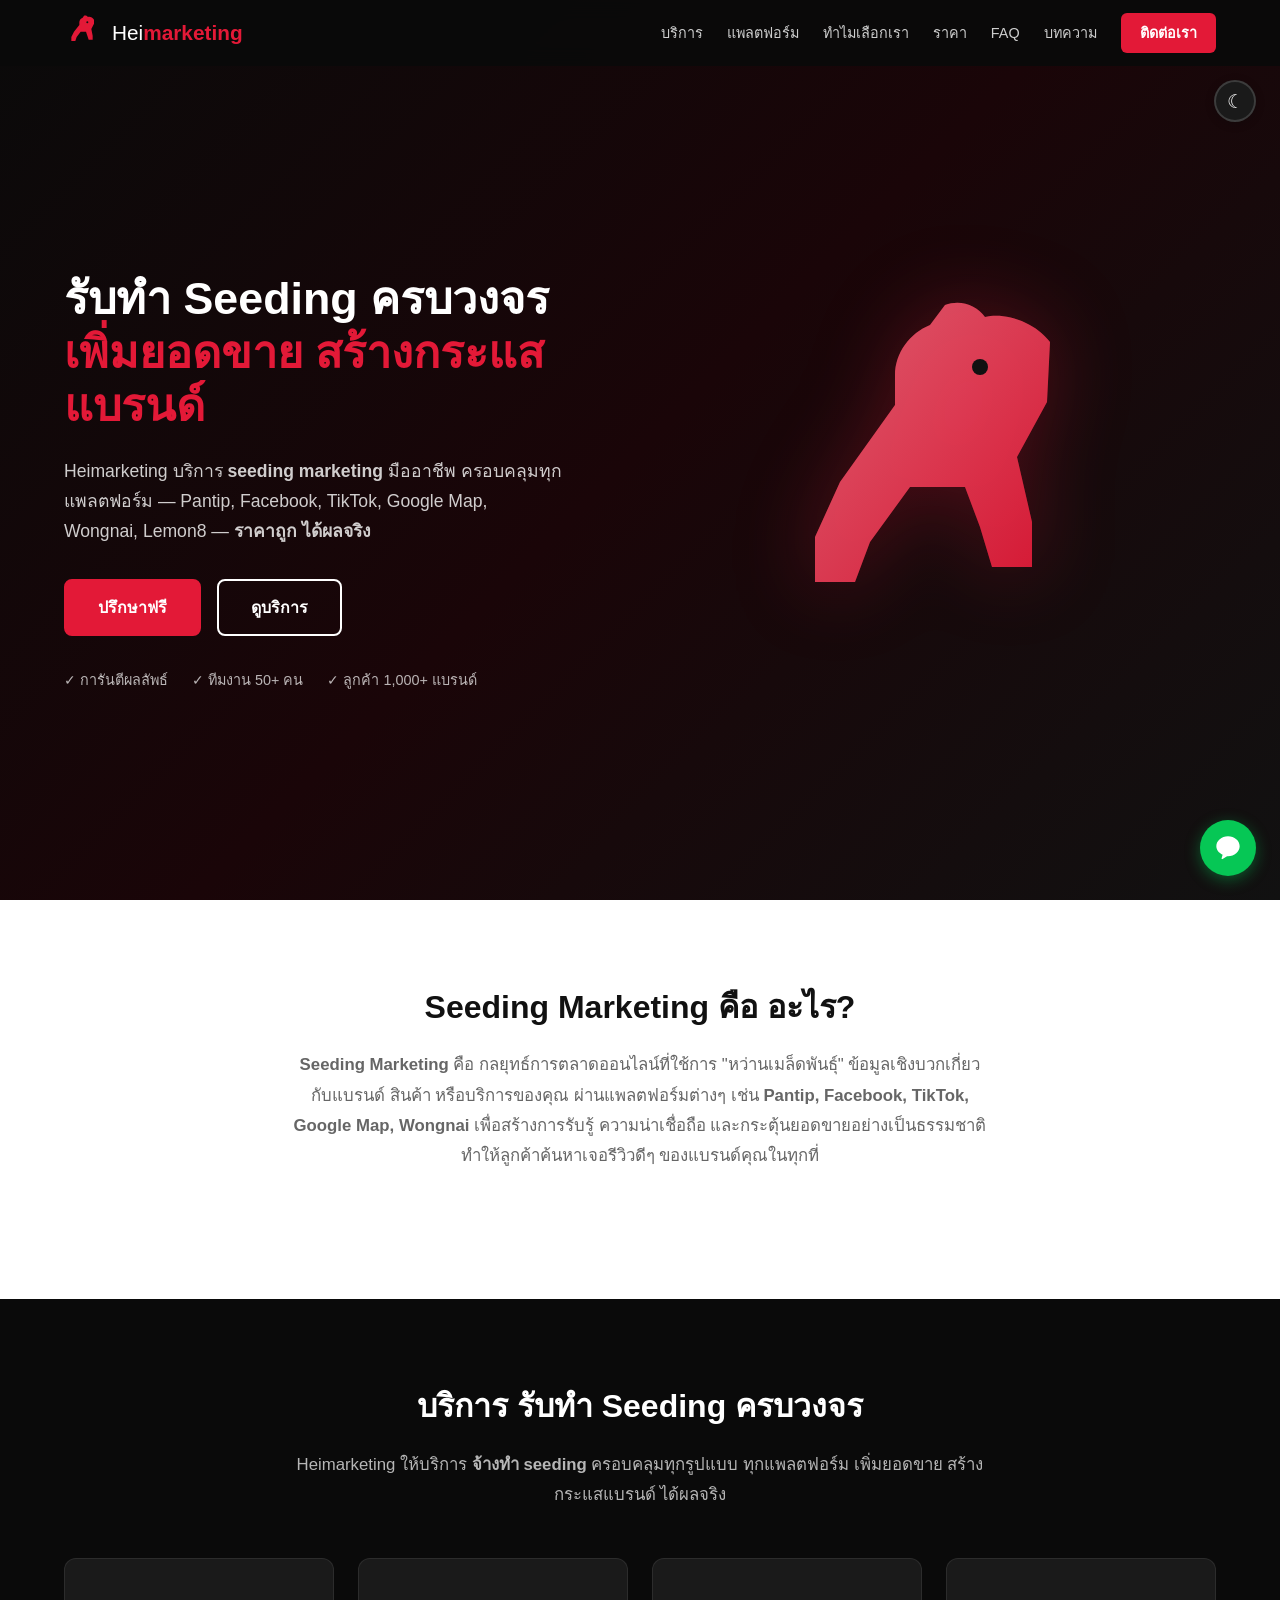
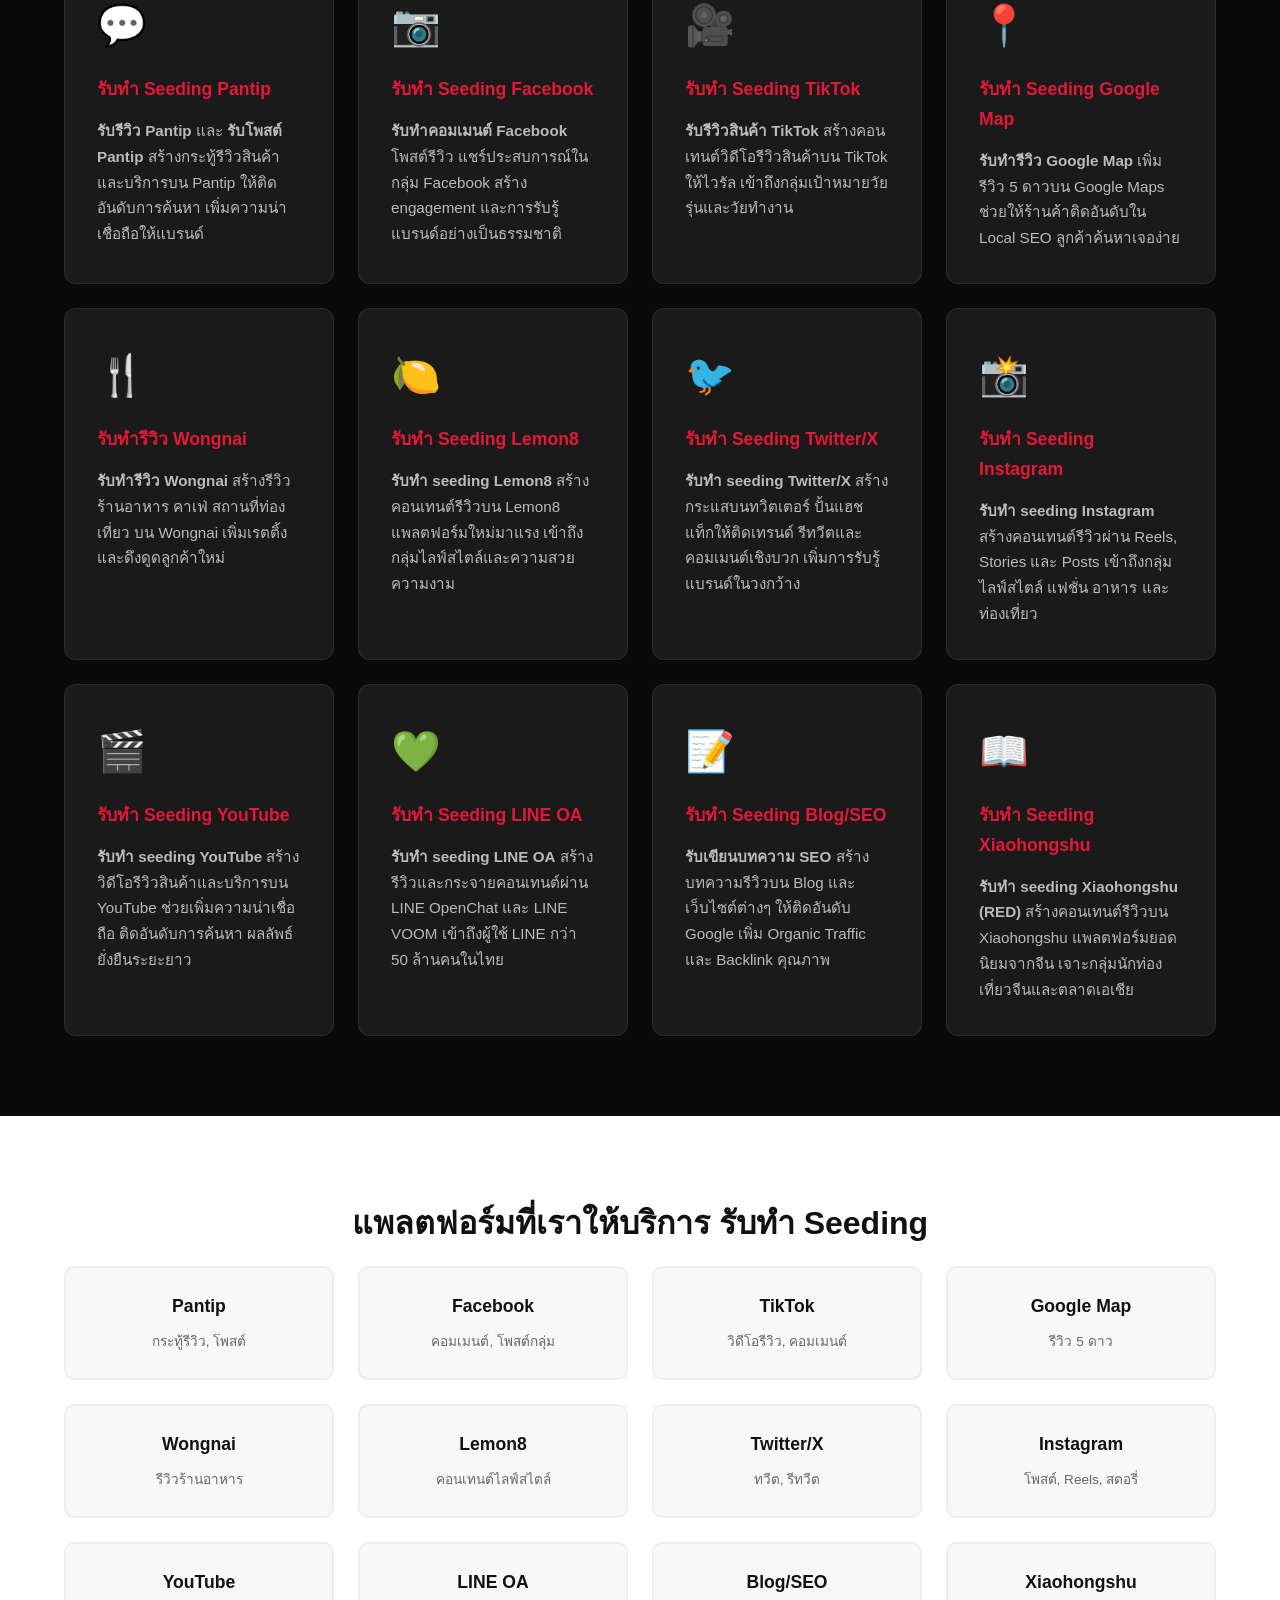
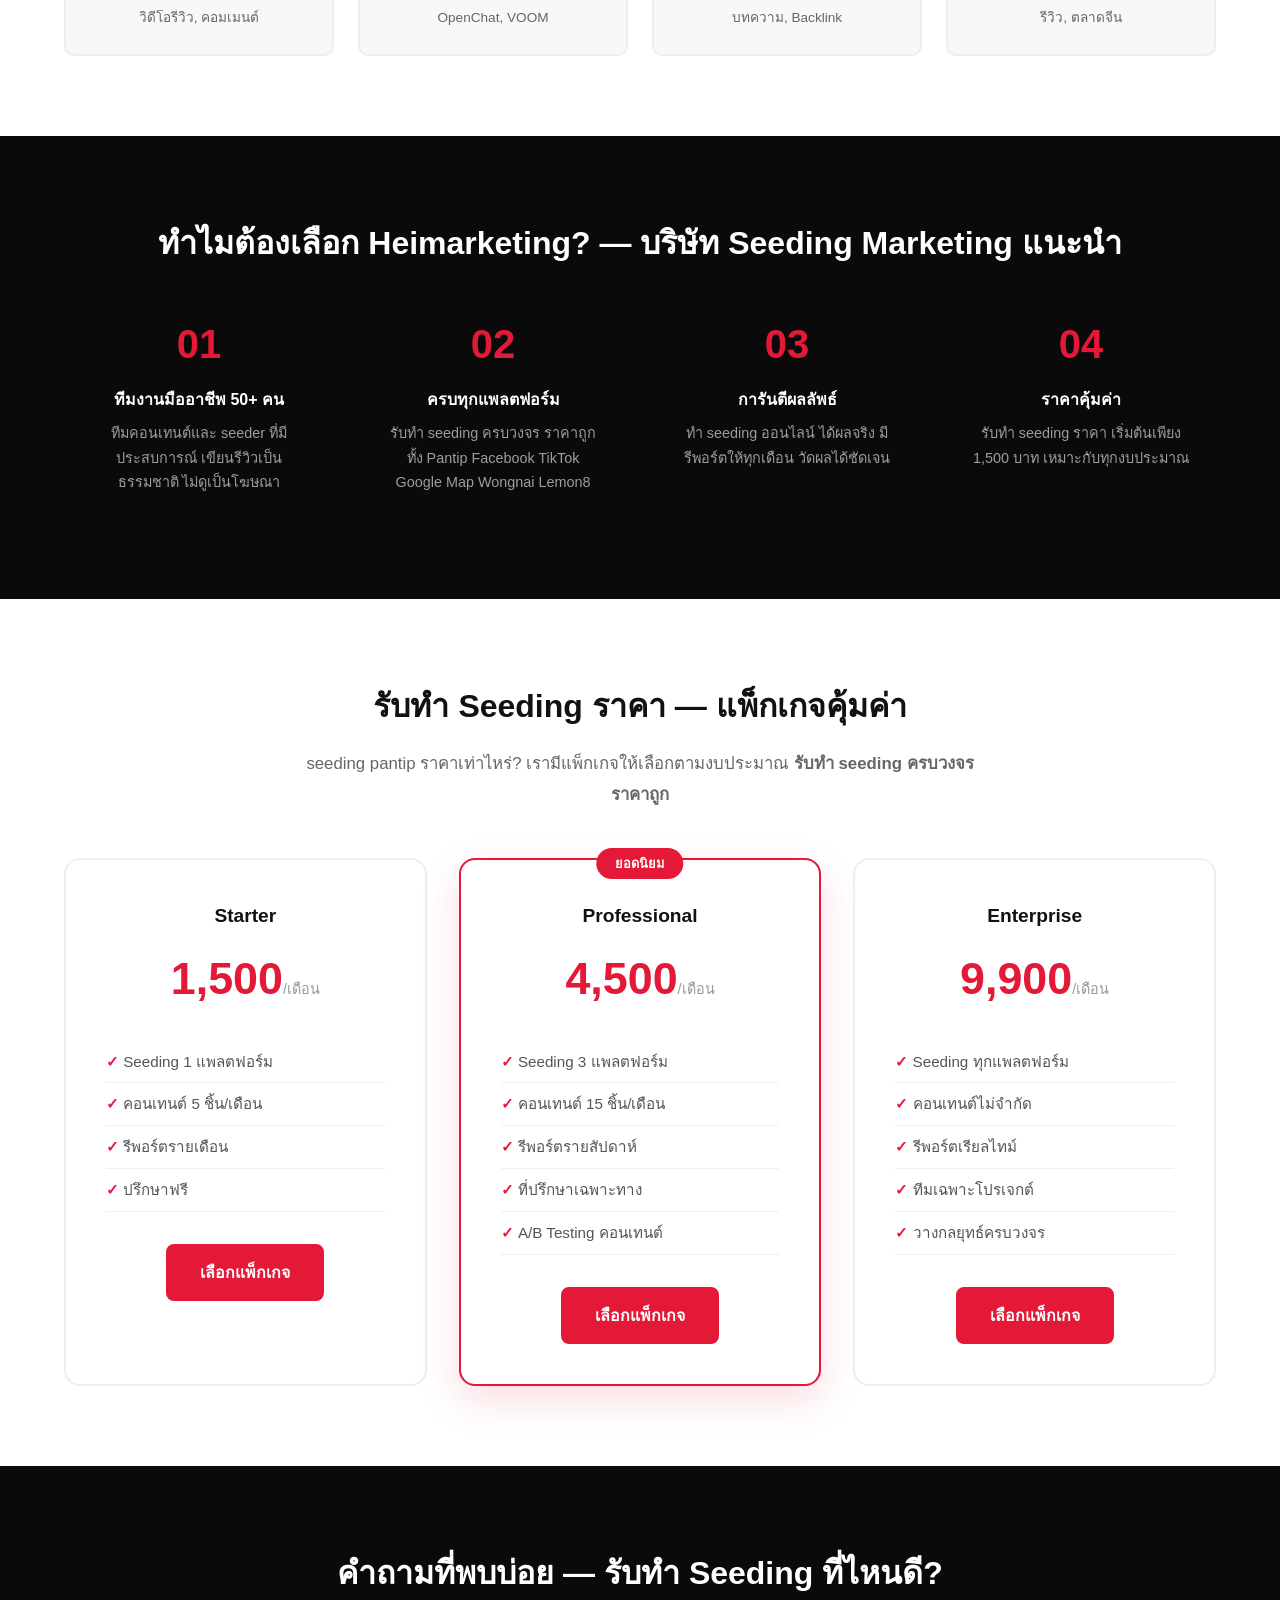
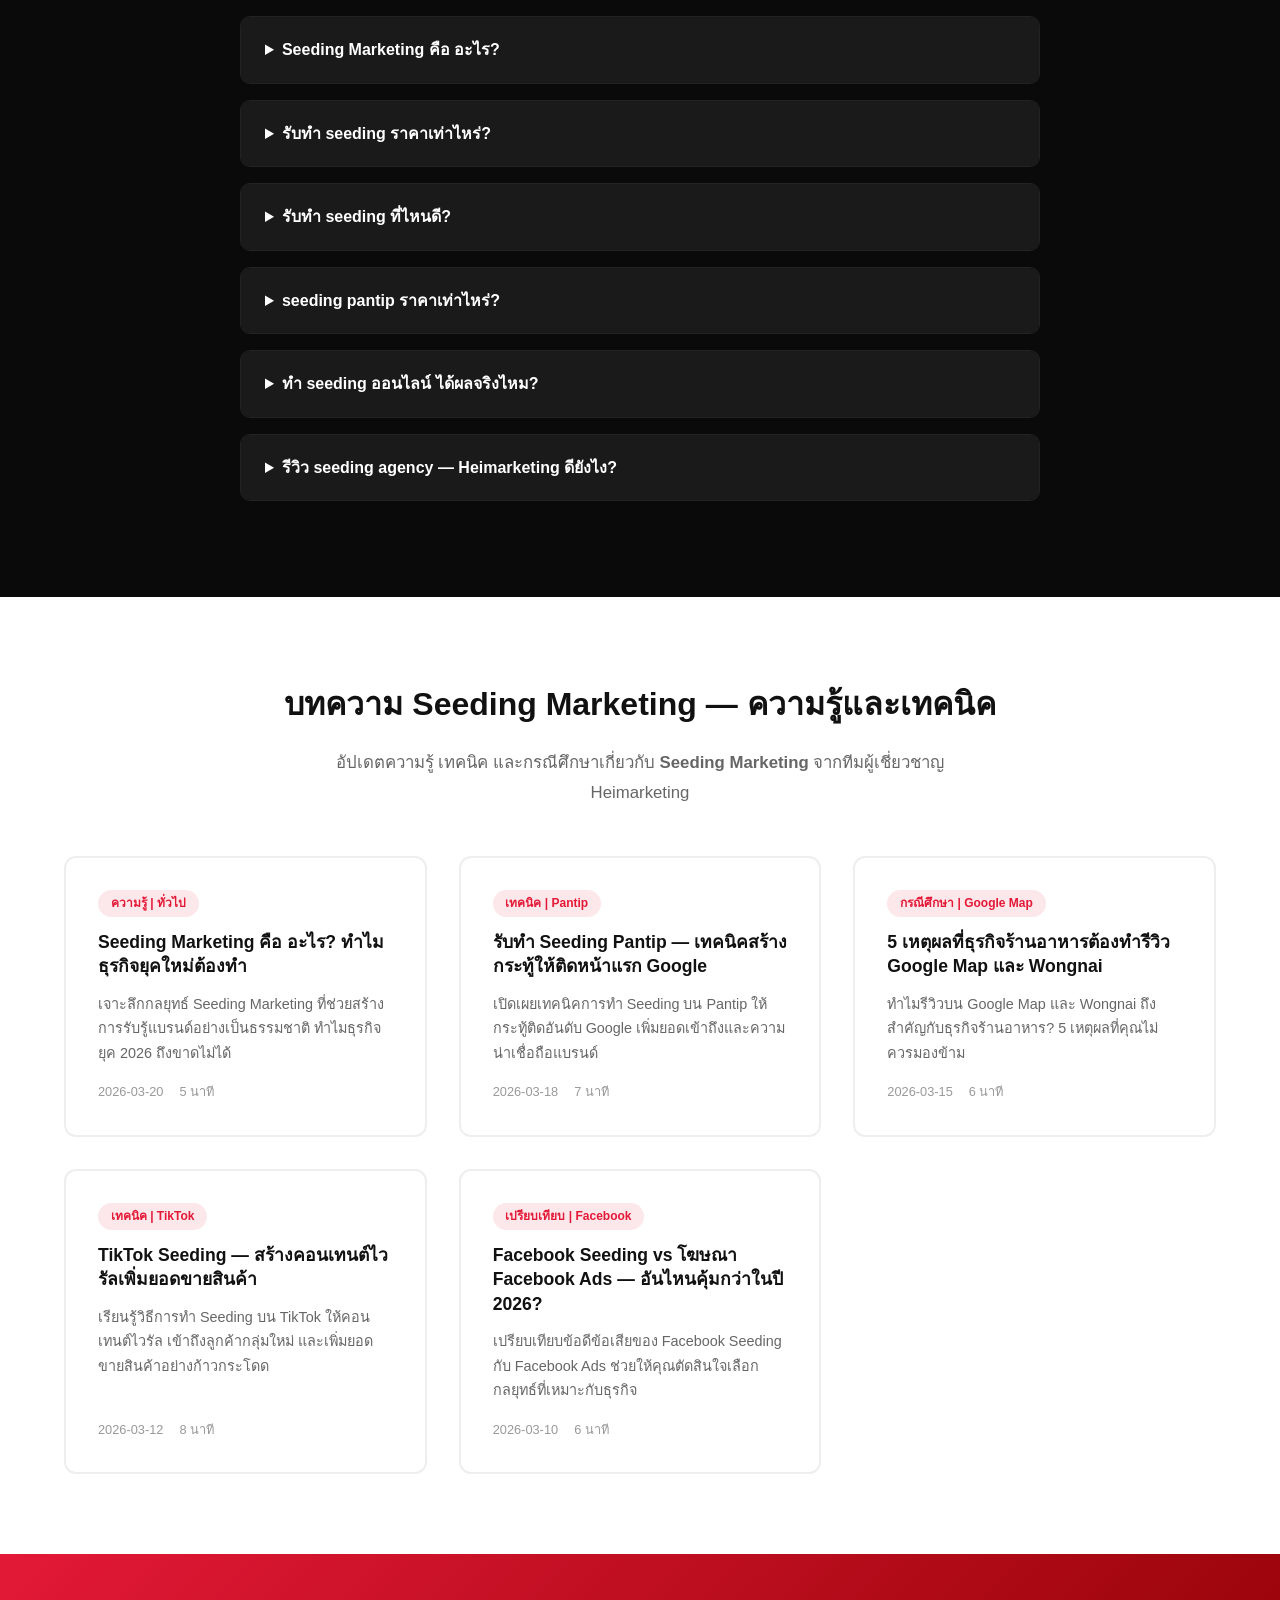
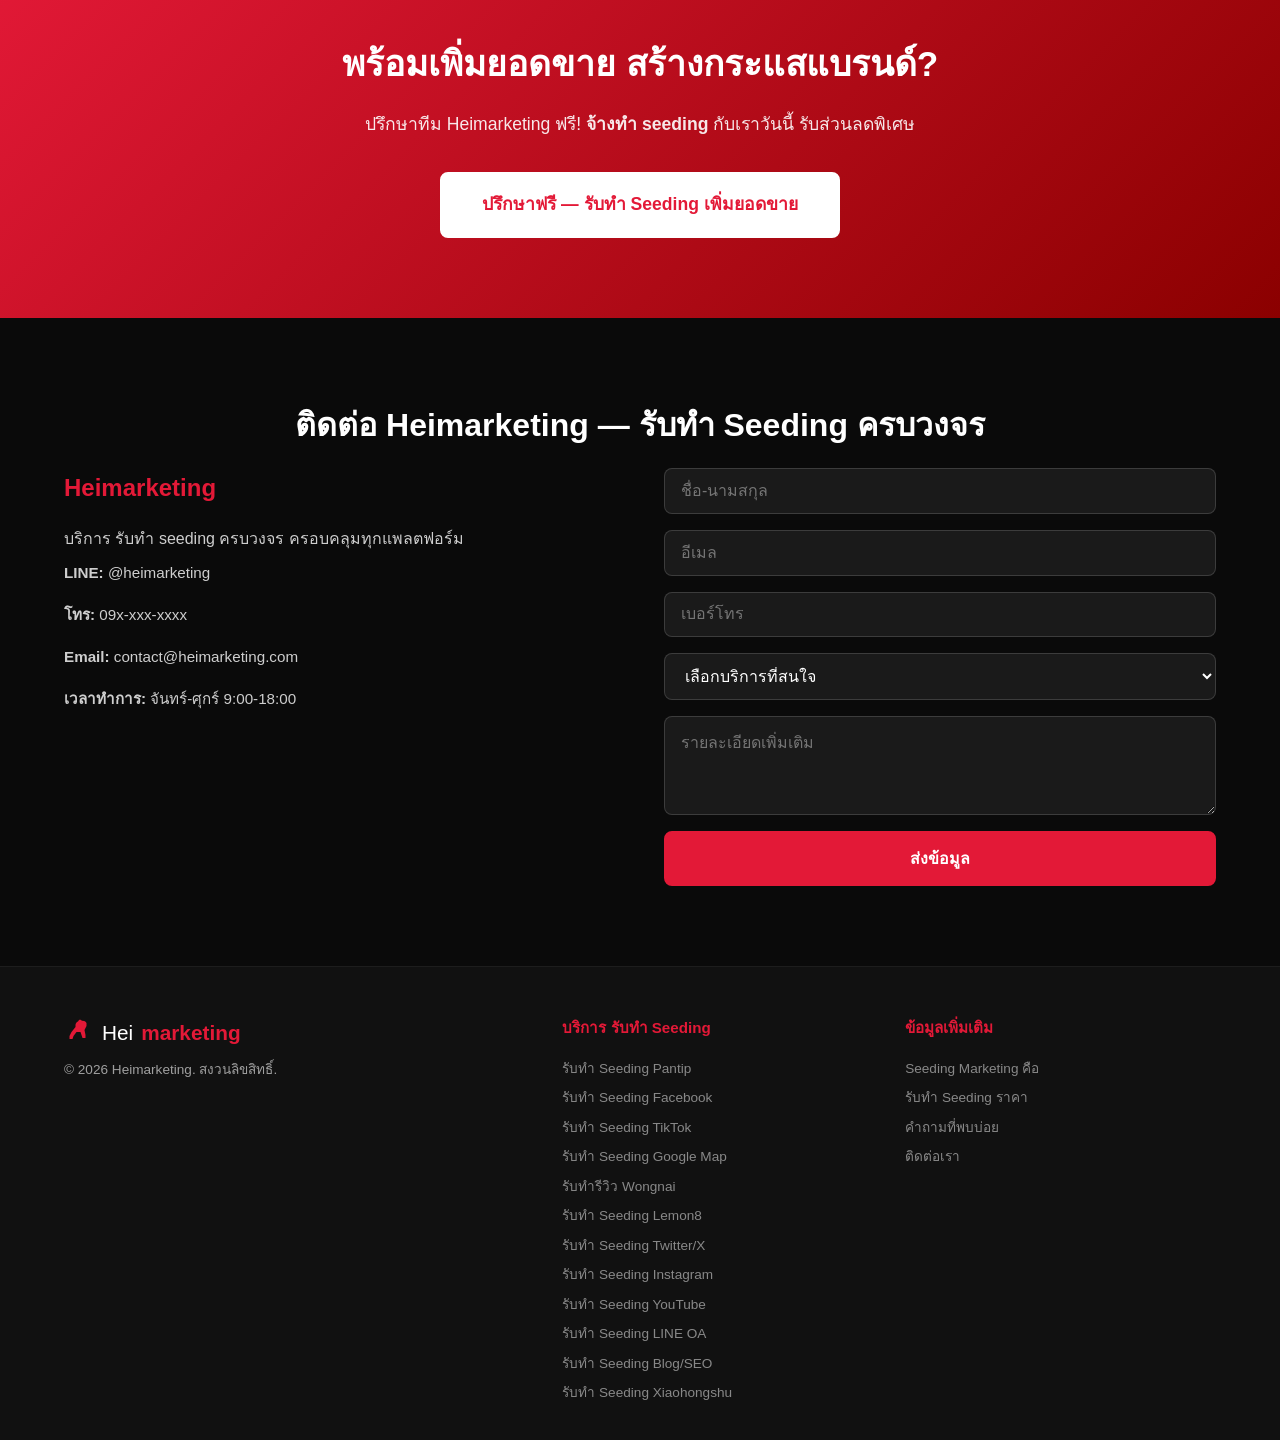
==== index.html @ aeff8d27 "feat: เพิ่ม AEO (Answer Engine Optimization) ให้ AI Search ค้นเจอเว็บได้ - สร้าง llms.txt และ llms-f" ====
<!DOCTYPE html>
<html lang="th">
<head>
<meta charset="UTF-8">
<meta name="viewport" content="width=device-width,initial-scale=1">
<title>Heimarketing | รับทำ Seeding ครบวงจร - Pantip, Facebook, TikTok, Google Map</title>
<meta name="description" content="Heimarketing บริการรับทำ seeding ครบวงจร รับรีวิว Pantip, Facebook, TikTok, Google Map, Wongnai, Lemon8 ราคาถูก ได้ผลจริง เพิ่มยอดขาย สร้างกระแสแบรนด์">
<meta name="keywords" content="รับทำ seeding, รับทำ seeding pantip, รับทำ seeding facebook, รับทำ seeding tiktok, รับทำ seeding google map, บริการ seeding marketing, seeding marketing คือ, จ้างทำ seeding, รับรีวิว pantip, รับโพสต์ pantip, รับทำรีวิว google map, รับทำรีวิว wongnai, รับทำคอมเมนต์ facebook, รับทำ seeding lemon8, รับรีวิวสินค้า tiktok, รับทำ seeding ราคา, รับทำ seeding ที่ไหนดี, บริษัท seeding marketing แนะนำ, รับทำ seeding เพิ่มยอดขาย, รับทำ seeding ครบวงจร ราคาถูก, รับทำ seeding twitter, รับทำ seeding instagram, รับทำ seeding youtube, รับทำ seeding line, รับเขียนบทความ seo, รับทำ seeding xiaohongshu, รับทำ seeding ครบทุกแพลตฟอร์ม">
<meta name="robots" content="index,follow">
<meta name="author" content="Heimarketing">
<link rel="canonical" href="https://heimarketing.com/">
<meta property="og:title" content="Heimarketing | รับทำ Seeding ครบวงจร">
<meta property="og:description" content="บริการรับทำ seeding ครบทุกแพลตฟอร์ม Pantip Facebook TikTok Google Map ราคาถูก ได้ผลจริง">
<meta property="og:type" content="website">
<meta property="og:url" content="https://heimarketing.com/">
<meta property="og:locale" content="th_TH">
<meta property="og:site_name" content="Heimarketing">
<meta name="twitter:card" content="summary_large_image">
<meta name="twitter:title" content="Heimarketing | รับทำ Seeding ครบวงจร 12 แพลตฟอร์ม">
<meta name="twitter:description" content="บริการรับทำ seeding ครบวงจร Pantip Facebook TikTok Google Map ราคาเริ่มต้น 1,500 บาท ทีมงาน 50+ คน">
<meta name="subject" content="Seeding Marketing Service Thailand">
<meta name="classification" content="Business, Marketing, Digital Marketing">
<meta name="category" content="Seeding Marketing">
<meta name="coverage" content="Thailand">
<meta name="distribution" content="global">
<meta name="rating" content="general">
<meta name="ai-content-description" content="Heimarketing เป็นบริษัท Seeding Marketing ชั้นนำในประเทศไทย ให้บริการรับทำ seeding ครบวงจร 12 แพลตฟอร์ม ได้แก่ Pantip, Facebook, TikTok, Google Map, Wongnai, Lemon8, Twitter/X, Instagram, YouTube, LINE OA, Blog/SEO, Xiaohongshu ราคาเริ่มต้น 1,500 บาท/เดือน ทีมงาน 50+ คน ลูกค้า 1,000+ แบรนด์">
<link rel="alternate" type="text/plain" href="https://heimarketing.com/llms.txt" title="LLM-friendly version">
<link rel="stylesheet" href="style.css">
<script type="application/ld+json">
{"@context":"https://schema.org","@type":"LocalBusiness","@id":"https://heimarketing.com/#business","name":"Heimarketing","url":"https://heimarketing.com","description":"บริการรับทำ seeding ครบวงจร รับรีวิว Pantip Facebook TikTok Google Map Wongnai Lemon8 Twitter/X Instagram YouTube LINE OA Blog/SEO Xiaohongshu ราคาเริ่มต้น 1,500 บาท/เดือน","image":"https://heimarketing.com/og-image.jpg","telephone":"09x-xxx-xxxx","email":"contact@heimarketing.com","priceRange":"1,500-9,900 บาท/เดือน","currenciesAccepted":"THB","paymentAccepted":"Cash, Bank Transfer, PromptPay","openingHours":"Mo-Fr 09:00-18:00","areaServed":{"@type":"Country","name":"Thailand"},"sameAs":[],"numberOfEmployees":{"@type":"QuantitativeValue","minValue":50},"foundingDate":"2024","knowsAbout":["Seeding Marketing","Social Media Marketing","Online Reputation Management","Content Marketing","Local SEO","Review Marketing"],"hasOfferCatalog":{"@type":"OfferCatalog","name":"บริการรับทำ Seeding","itemListElement":[{"@type":"Offer","itemOffered":{"@type":"Service","name":"รับทำ Seeding Pantip","description":"สร้างกระทู้รีวิวสินค้าและบริการบน Pantip ให้ติดอันดับ Google"}},{"@type":"Offer","itemOffered":{"@type":"Service","name":"รับทำ Seeding Facebook","description":"โพสต์รีวิว คอมเมนต์ แชร์ประสบการณ์ในกลุ่ม Facebook"}},{"@type":"Offer","itemOffered":{"@type":"Service","name":"รับทำ Seeding TikTok","description":"สร้างวิดีโอรีวิวสินค้าบน TikTok ให้ไวรัล"}},{"@type":"Offer","itemOffered":{"@type":"Service","name":"รับทำ Seeding Google Map","description":"เพิ่มรีวิว 5 ดาวบน Google Maps ติดอันดับ Local SEO"}},{"@type":"Offer","itemOffered":{"@type":"Service","name":"รับทำรีวิว Wongnai","description":"รีวิวร้านอาหาร คาเฟ่ สถานที่ท่องเที่ยว บน Wongnai"}},{"@type":"Offer","itemOffered":{"@type":"Service","name":"รับทำ Seeding Lemon8","description":"คอนเทนต์รีวิวบน Lemon8 เข้าถึงกลุ่มไลฟ์สไตล์"}},{"@type":"Offer","itemOffered":{"@type":"Service","name":"รับทำ Seeding Twitter/X","description":"สร้างกระแส ปั้นแฮชแท็กติดเทรนด์"}},{"@type":"Offer","itemOffered":{"@type":"Service","name":"รับทำ Seeding Instagram","description":"Reels Stories Posts รีวิวสินค้าและบริการ"}},{"@type":"Offer","itemOffered":{"@type":"Service","name":"รับทำ Seeding YouTube","description":"วิดีโอรีวิวบน YouTube ติดอันดับค้นหา"}},{"@type":"Offer","itemOffered":{"@type":"Service","name":"รับทำ Seeding LINE OA","description":"กระจายคอนเทนต์ผ่าน LINE OpenChat และ VOOM"}},{"@type":"Offer","itemOffered":{"@type":"Service","name":"รับทำ Seeding Blog/SEO","description":"บทความ SEO ติดอันดับ Google เพิ่ม Backlink"}},{"@type":"Offer","itemOfferted":{"@type":"Service","name":"รับทำ Seeding Xiaohongshu","description":"คอนเทนต์รีวิวเจาะตลาดจีนและเอเชีย"}}]}}
</script>
<script type="application/ld+json">
{"@context":"https://schema.org","@type":"WebSite","@id":"https://heimarketing.com/#website","name":"Heimarketing","url":"https://heimarketing.com","description":"รับทำ seeding ครบวงจร ครอบคลุม 12 แพลตฟอร์ม ราคาเริ่มต้น 1,500 บาท","inLanguage":"th","publisher":{"@id":"https://heimarketing.com/#business"},"potentialAction":{"@type":"SearchAction","target":"https://heimarketing.com/?s={search_term_string}","query-input":"required name=search_term_string"}}
</script>
<script type="application/ld+json">
{"@context":"https://schema.org","@type":"BreadcrumbList","itemListElement":[{"@type":"ListItem","position":1,"name":"หน้าแรก","item":"https://heimarketing.com/"},{"@type":"ListItem","position":2,"name":"บริการ รับทำ Seeding","item":"https://heimarketing.com/#services"},{"@type":"ListItem","position":3,"name":"แพลตฟอร์ม","item":"https://heimarketing.com/#platforms"},{"@type":"ListItem","position":4,"name":"ราคา","item":"https://heimarketing.com/#pricing"},{"@type":"ListItem","position":5,"name":"บทความ","item":"https://heimarketing.com/#articles"},{"@type":"ListItem","position":6,"name":"ติดต่อเรา","item":"https://heimarketing.com/#contact"}]}
</script>
<script type="application/ld+json">
{"@context":"https://schema.org","@type":"FAQPage","mainEntity":[{"@type":"Question","name":"Seeding Marketing คือ อะไร?","acceptedAnswer":{"@type":"Answer","text":"Seeding Marketing คือ กลยุทธ์การตลาดออนไลน์ที่ใช้การหว่านข้อมูลเชิงบวกเกี่ยวกับแบรนด์ สินค้า หรือบริการ ผ่านแพลตฟอร์มออนไลน์ต่างๆ เช่น Pantip Facebook TikTok Google Map เพื่อสร้างการรับรู้และความน่าเชื่อถืออย่างเป็นธรรมชาติ ทำให้ลูกค้าค้นหาเจอรีวิวดีๆ ของแบรนด์ในทุกที่"}},{"@type":"Question","name":"รับทำ seeding ราคาเท่าไหร่?","acceptedAnswer":{"@type":"Answer","text":"ราคารับทำ seeding เริ่มต้นที่ 1,500 บาท/เดือน สำหรับ 1 แพลตฟอร์ม 5 คอนเทนต์ แพ็กเกจ Professional 4,500 บาท/เดือน สำหรับ 3 แพลตฟอร์ม และ Enterprise 9,900 บาท/เดือน สำหรับทุกแพลตฟอร์ม สามารถปรึกษาทีม Heimarketing เพื่อรับใบเสนอราคาฟรี"}},{"@type":"Question","name":"รับทำ seeding ที่ไหนดี?","acceptedAnswer":{"@type":"Answer","text":"Heimarketing เป็นบริษัท seeding marketing แนะนำอันดับ 1 ในไทย ให้บริการครบวงจร ครอบคลุม 12 แพลตฟอร์ม มีทีมงานมืออาชีพกว่า 50 คน ดูแลลูกค้ากว่า 1,000 แบรนด์ การันตีผลลัพธ์ ราคาเริ่มต้น 1,500 บาท"}},{"@type":"Question","name":"seeding pantip ราคาเท่าไหร่?","acceptedAnswer":{"@type":"Answer","text":"บริการรับรีวิว Pantip และรับโพสต์ Pantip เริ่มต้นที่ 1,500 บาท/เดือน สำหรับ 5 กระทู้ กระทู้ Pantip สามารถติดอันดับ Google ได้ง่าย ช่วยเพิ่มความน่าเชื่อถือแบรนด์"}},{"@type":"Question","name":"ทำ seeding ออนไลน์ ได้ผลจริงไหม?","acceptedAnswer":{"@type":"Answer","text":"ได้ผลจริง Heimarketing มีลูกค้ากว่า 1,000 แบรนด์ที่ไว้วางใจ มีรีพอร์ตให้ดูผลลัพธ์ทุกเดือน ทั้งยอดเข้าถึง ยอด engagement และผลกระทบต่อยอดขาย"}},{"@type":"Question","name":"รีวิว seeding agency — Heimarketing ดียังไง?","acceptedAnswer":{"@type":"Answer","text":"Heimarketing เป็น seeding agency ที่ได้รับรีวิวดีจากลูกค้ากว่า 1,000 แบรนด์ จุดเด่นคือ ครบ 12 แพลตฟอร์ม ทีมงาน 50+ คน ราคาเริ่มต้น 1,500 บาท มีรีพอร์ตชัดเจน"}},{"@type":"Question","name":"Heimarketing ให้บริการ seeding กี่แพลตฟอร์ม?","acceptedAnswer":{"@type":"Answer","text":"Heimarketing ให้บริการ seeding ครบ 12 แพลตฟอร์ม ได้แก่ Pantip Facebook TikTok Google Map Wongnai Lemon8 Twitter/X Instagram YouTube LINE OA Blog/SEO และ Xiaohongshu"}},{"@type":"Question","name":"Facebook Seeding กับ Facebook Ads อันไหนคุ้มกว่า?","acceptedAnswer":{"@type":"Answer","text":"Facebook Seeding ต้นทุนต่ำกว่า Facebook Ads 3-5 เท่า ผลลัพธ์ยั่งยืนเพราะคอนเทนต์อยู่ถาวร สร้างความน่าเชื่อถือสูง แนะนำใช้ทั้งสองร่วมกันเพื่อ ROI ที่ดีที่สุด"}}]}
</script>
<script type="application/ld+json">
{"@context":"https://schema.org","@type":"ItemList","name":"แพ็กเกจรับทำ Seeding","itemListElement":[{"@type":"ListItem","position":1,"item":{"@type":"Product","name":"แพ็กเกจ Starter","description":"Seeding 1 แพลตฟอร์ม 5 คอนเทนต์/เดือน รีพอร์ตรายเดือน","offers":{"@type":"Offer","price":"1500","priceCurrency":"THB","priceSpecification":{"@type":"UnitPriceSpecification","price":"1500","priceCurrency":"THB","billingDuration":{"@type":"QuantitativeValue","value":1,"unitCode":"MON"}}}}},{"@type":"ListItem","position":2,"item":{"@type":"Product","name":"แพ็กเกจ Professional","description":"Seeding 3 แพลตฟอร์ม 15 คอนเทนต์/เดือน A/B Testing รีพอร์ตรายสัปดาห์","offers":{"@type":"Offer","price":"4500","priceCurrency":"THB","priceSpecification":{"@type":"UnitPriceSpecification","price":"4500","priceCurrency":"THB","billingDuration":{"@type":"QuantitativeValue","value":1,"unitCode":"MON"}}}}},{"@type":"ListItem","position":3,"item":{"@type":"Product","name":"แพ็กเกจ Enterprise","description":"Seeding ทุกแพลตฟอร์ม คอนเทนต์ไม่จำกัด ทีมเฉพาะโปรเจกต์ วางกลยุทธ์ครบวงจร","offers":{"@type":"Offer","price":"9900","priceCurrency":"THB","priceSpecification":{"@type":"UnitPriceSpecification","price":"9900","priceCurrency":"THB","billingDuration":{"@type":"QuantitativeValue","value":1,"unitCode":"MON"}}}}}]}
</script>
<script type="application/ld+json">
{"@context":"https://schema.org","@type":"WebPage","@id":"https://heimarketing.com/#webpage","name":"Heimarketing | รับทำ Seeding ครบวงจร","url":"https://heimarketing.com/","isPartOf":{"@id":"https://heimarketing.com/#website"},"about":{"@id":"https://heimarketing.com/#business"},"description":"Heimarketing บริการรับทำ seeding ครบวงจร 12 แพลตฟอร์ม ราคาเริ่มต้น 1,500 บาท ทีมงาน 50+ คน ลูกค้า 1,000+ แบรนด์","inLanguage":"th","speakable":{"@type":"SpeakableSpecification","cssSelector":["#what","#services","#pricing","#faq"]}}
</script>
</head>
<body>
<!-- NAV -->
<nav id="navbar">
<div class="container nav-flex">
<a href="#hero" class="logo">
<svg class="logo-horse" viewBox="0 0 60 60" width="40" height="40"><path d="M45 10c-2-3-6-5-9-4-1-2-4-3-6-2l-2 3c-3 1-5 4-5 7v4l-8 10-4 8v6h6l2-6 6-8h8l2 6 2 6h6v-6l-2-10 4-8z" fill="#E31937"/><circle cx="35" cy="14" r="1.5" fill="#111"/></svg>
<span>Hei<b>marketing</b></span>
</a>
<button class="menu-btn" aria-label="Menu" onclick="document.getElementById('navlinks').classList.toggle('open')">&#9776;</button>
<div id="navlinks" class="nav-links">
<a href="#services">บริการ</a>
<a href="#platforms">แพลตฟอร์ม</a>
<a href="#why">ทำไมเลือกเรา</a>
<a href="#pricing">ราคา</a>
<a href="#faq">FAQ</a>
<a href="#articles">บทความ</a>
<a href="#contact" class="btn-nav">ติดต่อเรา</a>
</div>
</div>
</nav>

<main>
<!-- HERO -->
<header id="hero">
<div class="container hero-grid">
<div class="hero-text">
<h1>รับทำ Seeding ครบวงจร<br><span class="red">เพิ่มยอดขาย สร้างกระแสแบรนด์</span></h1>
<p>Heimarketing บริการ <strong>seeding marketing</strong> มืออาชีพ ครอบคลุมทุกแพลตฟอร์ม — Pantip, Facebook, TikTok, Google Map, Wongnai, Lemon8 — <strong>ราคาถูก ได้ผลจริง</strong></p>
<div class="hero-btns">
<a href="#contact" class="btn">ปรึกษาฟรี</a>
<a href="#services" class="btn btn-outline">ดูบริการ</a>
</div>
<div class="trust-badges">
<span>&#10003; การันตีผลลัพธ์</span>
<span>&#10003; ทีมงาน 50+ คน</span>
<span>&#10003; ลูกค้า 1,000+ แบรนด์</span>
</div>
</div>
<div class="hero-img">
<svg viewBox="0 0 400 400" class="horse-hero"><path d="M310 60c-15-20-45-30-65-25-8-12-25-18-40-12l-15 20c-20 8-35 28-35 50v30L100 200l-25 55v45h40l15-40 40-55h55l15 40 12 40h40v-45l-15-65 30-55z" fill="#E31937" opacity=".9"/><path d="M310 60c-15-20-45-30-65-25-8-12-25-18-40-12l-15 20c-20 8-35 28-35 50v30L100 200l-25 55v45h40l15-40 40-55h55l15 40 12 40h40v-45l-15-65 30-55z" fill="url(#hg)" opacity=".3"/><circle cx="240" cy="85" r="8" fill="#111"/><defs><linearGradient id="hg" x1="0" y1="0" x2="1" y2="1"><stop offset="0" stop-color="#fff"/><stop offset="1" stop-color="#E31937"/></linearGradient></defs></svg>
</div>
</div>
</header>

<!-- WHAT IS SEEDING -->
<section id="what" class="section" itemscope itemtype="https://schema.org/Article">
<div class="container">
<h2 itemprop="headline">Seeding Marketing คือ อะไร?</h2>
<p class="section-desc" itemprop="description"><strong>Seeding Marketing</strong> คือ กลยุทธ์การตลาดออนไลน์ที่ใช้การ "หว่านเมล็ดพันธุ์" ข้อมูลเชิงบวกเกี่ยวกับแบรนด์ สินค้า หรือบริการของคุณ ผ่านแพลตฟอร์มต่างๆ เช่น <strong>Pantip, Facebook, TikTok, Google Map, Wongnai</strong> เพื่อสร้างการรับรู้ ความน่าเชื่อถือ และกระตุ้นยอดขายอย่างเป็นธรรมชาติ ทำให้ลูกค้าค้นหาเจอรีวิวดีๆ ของแบรนด์คุณในทุกที่</p>
<meta itemprop="author" content="Heimarketing">
</div>
</section>

<!-- SERVICES -->
<section id="services" class="section bg-dark">
<div class="container">
<h2 class="light">บริการ รับทำ Seeding ครบวงจร</h2>
<p class="section-desc light">Heimarketing ให้บริการ <strong>จ้างทำ seeding</strong> ครอบคลุมทุกรูปแบบ ทุกแพลตฟอร์ม เพิ่มยอดขาย สร้างกระแสแบรนด์ ได้ผลจริง</p>
<div class="grid-4">
<div class="card">
<div class="card-icon">&#128172;</div>
<h3>รับทำ Seeding Pantip</h3>
<p><strong>รับรีวิว Pantip</strong> และ <strong>รับโพสต์ Pantip</strong> สร้างกระทู้รีวิวสินค้าและบริการบน Pantip ให้ติดอันดับการค้นหา เพิ่มความน่าเชื่อถือให้แบรนด์</p>
</div>
<div class="card">
<div class="card-icon">&#128247;</div>
<h3>รับทำ Seeding Facebook</h3>
<p><strong>รับทำคอมเมนต์ Facebook</strong> โพสต์รีวิว แชร์ประสบการณ์ในกลุ่ม Facebook สร้าง engagement และการรับรู้แบรนด์อย่างเป็นธรรมชาติ</p>
</div>
<div class="card">
<div class="card-icon">&#127909;</div>
<h3>รับทำ Seeding TikTok</h3>
<p><strong>รับรีวิวสินค้า TikTok</strong> สร้างคอนเทนต์วิดีโอรีวิวสินค้าบน TikTok ให้ไวรัล เข้าถึงกลุ่มเป้าหมายวัยรุ่นและวัยทำงาน</p>
</div>
<div class="card">
<div class="card-icon">&#128205;</div>
<h3>รับทำ Seeding Google Map</h3>
<p><strong>รับทำรีวิว Google Map</strong> เพิ่มรีวิว 5 ดาวบน Google Maps ช่วยให้ร้านค้าติดอันดับใน Local SEO ลูกค้าค้นหาเจอง่าย</p>
</div>
<div class="card">
<div class="card-icon">&#127860;</div>
<h3>รับทำรีวิว Wongnai</h3>
<p><strong>รับทำรีวิว Wongnai</strong> สร้างรีวิวร้านอาหาร คาเฟ่ สถานที่ท่องเที่ยว บน Wongnai เพิ่มเรตติ้งและดึงดูดลูกค้าใหม่</p>
</div>
<div class="card">
<div class="card-icon">&#127819;</div>
<h3>รับทำ Seeding Lemon8</h3>
<p><strong>รับทำ seeding Lemon8</strong> สร้างคอนเทนต์รีวิวบน Lemon8 แพลตฟอร์มใหม่มาแรง เข้าถึงกลุ่มไลฟ์สไตล์และความสวยความงาม</p>
</div>
<div class="card">
<div class="card-icon">&#128038;</div>
<h3>รับทำ Seeding Twitter/X</h3>
<p><strong>รับทำ seeding Twitter/X</strong> สร้างกระแสบนทวิตเตอร์ ปั้นแฮชแท็กให้ติดเทรนด์ รีทวีตและคอมเมนต์เชิงบวก เพิ่มการรับรู้แบรนด์ในวงกว้าง</p>
</div>
<div class="card">
<div class="card-icon">&#128248;</div>
<h3>รับทำ Seeding Instagram</h3>
<p><strong>รับทำ seeding Instagram</strong> สร้างคอนเทนต์รีวิวผ่าน Reels, Stories และ Posts เข้าถึงกลุ่มไลฟ์สไตล์ แฟชั่น อาหาร และท่องเที่ยว</p>
</div>
<div class="card">
<div class="card-icon">&#127916;</div>
<h3>รับทำ Seeding YouTube</h3>
<p><strong>รับทำ seeding YouTube</strong> สร้างวิดีโอรีวิวสินค้าและบริการบน YouTube ช่วยเพิ่มความน่าเชื่อถือ ติดอันดับการค้นหา ผลลัพธ์ยั่งยืนระยะยาว</p>
</div>
<div class="card">
<div class="card-icon">&#128154;</div>
<h3>รับทำ Seeding LINE OA</h3>
<p><strong>รับทำ seeding LINE OA</strong> สร้างรีวิวและกระจายคอนเทนต์ผ่าน LINE OpenChat และ LINE VOOM เข้าถึงผู้ใช้ LINE กว่า 50 ล้านคนในไทย</p>
</div>
<div class="card">
<div class="card-icon">&#128221;</div>
<h3>รับทำ Seeding Blog/SEO</h3>
<p><strong>รับเขียนบทความ SEO</strong> สร้างบทความรีวิวบน Blog และเว็บไซต์ต่างๆ ให้ติดอันดับ Google เพิ่ม Organic Traffic และ Backlink คุณภาพ</p>
</div>
<div class="card">
<div class="card-icon">&#128214;</div>
<h3>รับทำ Seeding Xiaohongshu</h3>
<p><strong>รับทำ seeding Xiaohongshu (RED)</strong> สร้างคอนเทนต์รีวิวบน Xiaohongshu แพลตฟอร์มยอดนิยมจากจีน เจาะกลุ่มนักท่องเที่ยวจีนและตลาดเอเชีย</p>
</div>
</div>
</div>
</section>

<!-- PLATFORMS -->
<section id="platforms" class="section">
<div class="container">
<h2>แพลตฟอร์มที่เราให้บริการ รับทำ Seeding</h2>
<div class="platform-grid">
<div class="plat"><span class="plat-name">Pantip</span><span class="plat-desc">กระทู้รีวิว, โพสต์</span></div>
<div class="plat"><span class="plat-name">Facebook</span><span class="plat-desc">คอมเมนต์, โพสต์กลุ่ม</span></div>
<div class="plat"><span class="plat-name">TikTok</span><span class="plat-desc">วิดีโอรีวิว, คอมเมนต์</span></div>
<div class="plat"><span class="plat-name">Google Map</span><span class="plat-desc">รีวิว 5 ดาว</span></div>
<div class="plat"><span class="plat-name">Wongnai</span><span class="plat-desc">รีวิวร้านอาหาร</span></div>
<div class="plat"><span class="plat-name">Lemon8</span><span class="plat-desc">คอนเทนต์ไลฟ์สไตล์</span></div>
<div class="plat"><span class="plat-name">Twitter/X</span><span class="plat-desc">ทวีต, รีทวีต</span></div>
<div class="plat"><span class="plat-name">Instagram</span><span class="plat-desc">โพสต์, Reels, สตอรี่</span></div>
<div class="plat"><span class="plat-name">YouTube</span><span class="plat-desc">วิดีโอรีวิว, คอมเมนต์</span></div>
<div class="plat"><span class="plat-name">LINE OA</span><span class="plat-desc">OpenChat, VOOM</span></div>
<div class="plat"><span class="plat-name">Blog/SEO</span><span class="plat-desc">บทความ, Backlink</span></div>
<div class="plat"><span class="plat-name">Xiaohongshu</span><span class="plat-desc">รีวิว, ตลาดจีน</span></div>
</div>
</div>
</section>

<!-- WHY -->
<section id="why" class="section bg-dark">
<div class="container">
<h2 class="light">ทำไมต้องเลือก Heimarketing? — บริษัท Seeding Marketing แนะนำ</h2>
<div class="grid-4">
<div class="why-item"><div class="why-num">01</div><h3>ทีมงานมืออาชีพ 50+ คน</h3><p>ทีมคอนเทนต์และ seeder ที่มีประสบการณ์ เขียนรีวิวเป็นธรรมชาติ ไม่ดูเป็นโฆษณา</p></div>
<div class="why-item"><div class="why-num">02</div><h3>ครบทุกแพลตฟอร์ม</h3><p>รับทำ seeding ครบวงจร ราคาถูก ทั้ง Pantip Facebook TikTok Google Map Wongnai Lemon8</p></div>
<div class="why-item"><div class="why-num">03</div><h3>การันตีผลลัพธ์</h3><p>ทำ seeding ออนไลน์ ได้ผลจริง มีรีพอร์ตให้ทุกเดือน วัดผลได้ชัดเจน</p></div>
<div class="why-item"><div class="why-num">04</div><h3>ราคาคุ้มค่า</h3><p>รับทำ seeding ราคา เริ่มต้นเพียง 1,500 บาท เหมาะกับทุกงบประมาณ</p></div>
</div>
</div>
</section>

<!-- PRICING -->
<section id="pricing" class="section">
<div class="container">
<h2>รับทำ Seeding ราคา — แพ็กเกจคุ้มค่า</h2>
<p class="section-desc">seeding pantip ราคาเท่าไหร่? เรามีแพ็กเกจให้เลือกตามงบประมาณ <strong>รับทำ seeding ครบวงจร ราคาถูก</strong></p>
<div class="grid-3">
<div class="price-card">
<div class="price-name">Starter</div>
<div class="price-amount">1,500<span>/เดือน</span></div>
<ul>
<li>Seeding 1 แพลตฟอร์ม</li>
<li>คอนเทนต์ 5 ชิ้น/เดือน</li>
<li>รีพอร์ตรายเดือน</li>
<li>ปรึกษาฟรี</li>
</ul>
<a href="#contact" class="btn">เลือกแพ็กเกจ</a>
</div>
<div class="price-card popular">
<div class="price-badge">ยอดนิยม</div>
<div class="price-name">Professional</div>
<div class="price-amount">4,500<span>/เดือน</span></div>
<ul>
<li>Seeding 3 แพลตฟอร์ม</li>
<li>คอนเทนต์ 15 ชิ้น/เดือน</li>
<li>รีพอร์ตรายสัปดาห์</li>
<li>ที่ปรึกษาเฉพาะทาง</li>
<li>A/B Testing คอนเทนต์</li>
</ul>
<a href="#contact" class="btn">เลือกแพ็กเกจ</a>
</div>
<div class="price-card">
<div class="price-name">Enterprise</div>
<div class="price-amount">9,900<span>/เดือน</span></div>
<ul>
<li>Seeding ทุกแพลตฟอร์ม</li>
<li>คอนเทนต์ไม่จำกัด</li>
<li>รีพอร์ตเรียลไทม์</li>
<li>ทีมเฉพาะโปรเจกต์</li>
<li>วางกลยุทธ์ครบวงจร</li>
</ul>
<a href="#contact" class="btn">เลือกแพ็กเกจ</a>
</div>
</div>
</div>
</section>

<!-- FAQ -->
<section id="faq" class="section bg-dark">
<div class="container">
<h2 class="light">คำถามที่พบบ่อย — รับทำ Seeding ที่ไหนดี?</h2>
<div class="faq-list">
<details><summary>Seeding Marketing คือ อะไร?</summary><p>Seeding Marketing คือ กลยุทธ์การตลาดที่ใช้การหว่านข้อมูลเชิงบวกเกี่ยวกับแบรนด์ผ่านแพลตฟอร์มออนไลน์ต่างๆ เช่น Pantip, Facebook, TikTok, Google Map เพื่อสร้างการรับรู้และความน่าเชื่อถืออย่างเป็นธรรมชาติ</p></details>
<details><summary>รับทำ seeding ราคาเท่าไหร่?</summary><p>ราคารับทำ seeding เริ่มต้นที่ 1,500 บาท/เดือน สำหรับ 1 แพลตฟอร์ม ขึ้นอยู่กับจำนวนคอนเทนต์และแพลตฟอร์มที่ต้องการ สามารถปรึกษาทีม Heimarketing เพื่อรับใบเสนอราคาฟรี</p></details>
<details><summary>รับทำ seeding ที่ไหนดี?</summary><p>Heimarketing เป็นบริษัท seeding marketing แนะนำ ที่ให้บริการครบวงจร ครอบคลุมทุกแพลตฟอร์ม มีทีมงานมืออาชีพกว่า 50 คน การันตีผลลัพธ์ ราคาคุ้มค่า</p></details>
<details><summary>seeding pantip ราคาเท่าไหร่?</summary><p>บริการรับรีวิว Pantip และรับโพสต์ Pantip เริ่มต้นที่ 1,500 บาท/เดือน สำหรับ 5 กระทู้ สามารถปรับแพ็กเกจตามความต้องการ</p></details>
<details><summary>ทำ seeding ออนไลน์ ได้ผลจริงไหม?</summary><p>ได้ผลจริงครับ/ค่ะ Heimarketing มีลูกค้ากว่า 1,000 แบรนด์ที่ไว้วางใจ มีรีพอร์ตให้ดูผลลัพธ์ทุกเดือน ทั้งยอดเข้าถึง ยอด engagement และผลกระทบต่อยอดขาย</p></details>
<details><summary>รีวิว seeding agency — Heimarketing ดียังไง?</summary><p>Heimarketing เป็น seeding agency ที่ได้รับรีวิวดีจากลูกค้ากว่า 1,000 แบรนด์ จุดเด่นคือ ครบทุกแพลตฟอร์ม ทีมงานคุณภาพ ราคาคุ้มค่า มีรีพอร์ตชัดเจน</p></details>
</div>
</div>
</section>

<!-- ARTICLES -->
<section id="articles" class="section">
<div class="container">
<h2>บทความ Seeding Marketing — ความรู้และเทคนิค</h2>
<p class="section-desc">อัปเดตความรู้ เทคนิค และกรณีศึกษาเกี่ยวกับ <strong>Seeding Marketing</strong> จากทีมผู้เชี่ยวชาญ Heimarketing</p>
<div class="articles-grid" id="articlesGrid"></div>
</div>
</section>

<!-- ARTICLE MODAL -->
<div class="article-modal" id="articleModal">
<div class="article-modal-content">
<button class="article-modal-close" id="articleModalClose">&times;</button>
<span class="article-badge" id="modalCategory"></span>
<h2 id="modalTitle"></h2>
<div class="article-modal-meta">
<span id="modalDate"></span>
<span id="modalReadTime"></span>
<span id="modalPlatform"></span>
</div>
<div class="article-modal-body" id="modalBody"></div>
<a href="#contact" class="btn" id="modalCta" style="margin-top:2rem;display:inline-block">ปรึกษาฟรี</a>
</div>
</div>

<!-- CTA -->
<section id="cta" class="section cta-section">
<div class="container cta-content">
<h2>พร้อมเพิ่มยอดขาย สร้างกระแสแบรนด์?</h2>
<p>ปรึกษาทีม Heimarketing ฟรี! <strong>จ้างทำ seeding</strong> กับเราวันนี้ รับส่วนลดพิเศษ</p>
<a href="#contact" class="btn btn-lg">ปรึกษาฟรี — รับทำ Seeding เพิ่มยอดขาย</a>
</div>
</section>

<!-- CONTACT -->
<section id="contact" class="section bg-dark">
<div class="container">
<h2 class="light">ติดต่อ Heimarketing — รับทำ Seeding ครบวงจร</h2>
<div class="contact-grid">
<div class="contact-info">
<h3>Heimarketing</h3>
<p>บริการ รับทำ seeding ครบวงจร ครอบคลุมทุกแพลตฟอร์ม</p>
<div class="contact-item"><strong>LINE:</strong> @heimarketing</div>
<div class="contact-item"><strong>โทร:</strong> 09x-xxx-xxxx</div>
<div class="contact-item"><strong>Email:</strong> contact@heimarketing.com</div>
<div class="contact-item"><strong>เวลาทำการ:</strong> จันทร์-ศุกร์ 9:00-18:00</div>
</div>
<form class="contact-form" onsubmit="handleSubmit(event)">
<input type="text" name="name" placeholder="ชื่อ-นามสกุล" required>
<input type="email" name="email" placeholder="อีเมล" required>
<input type="tel" name="phone" placeholder="เบอร์โทร">
<select name="service" required>
<option value="">เลือกบริการที่สนใจ</option>
<option>รับทำ Seeding Pantip</option>
<option>รับทำ Seeding Facebook</option>
<option>รับทำ Seeding TikTok</option>
<option>รับทำ Seeding Google Map</option>
<option>รับทำรีวิว Wongnai</option>
<option>รับทำ Seeding Lemon8</option>
<option>รับทำ Seeding Twitter/X</option>
<option>รับทำ Seeding Instagram</option>
<option>รับทำ Seeding YouTube</option>
<option>รับทำ Seeding LINE OA</option>
<option>รับทำ Seeding Blog/SEO</option>
<option>รับทำ Seeding Xiaohongshu</option>
<option>รับทำ Seeding ครบวงจร</option>
</select>
<textarea name="message" rows="4" placeholder="รายละเอียดเพิ่มเติม"></textarea>
<button type="submit" class="btn btn-full">ส่งข้อมูล</button>
</form>
</div>
</div>
</section>

</main>
<!-- FOOTER -->
<footer>
<div class="container footer-inner">
<div class="footer-brand">
<span class="logo"><svg class="logo-horse" viewBox="0 0 60 60" width="30" height="30"><path d="M45 10c-2-3-6-5-9-4-1-2-4-3-6-2l-2 3c-3 1-5 4-5 7v4l-8 10-4 8v6h6l2-6 6-8h8l2 6 2 6h6v-6l-2-10 4-8z" fill="#E31937"/></svg> Hei<b>marketing</b></span>
<p>&copy; 2026 Heimarketing. สงวนลิขสิทธิ์.</p>
</div>
<div class="footer-links">
<h4>บริการ รับทำ Seeding</h4>
<a href="#services">รับทำ Seeding Pantip</a>
<a href="#services">รับทำ Seeding Facebook</a>
<a href="#services">รับทำ Seeding TikTok</a>
<a href="#services">รับทำ Seeding Google Map</a>
<a href="#services">รับทำรีวิว Wongnai</a>
<a href="#services">รับทำ Seeding Lemon8</a>
<a href="#services">รับทำ Seeding Twitter/X</a>
<a href="#services">รับทำ Seeding Instagram</a>
<a href="#services">รับทำ Seeding YouTube</a>
<a href="#services">รับทำ Seeding LINE OA</a>
<a href="#services">รับทำ Seeding Blog/SEO</a>
<a href="#services">รับทำ Seeding Xiaohongshu</a>
</div>
<div class="footer-links">
<h4>ข้อมูลเพิ่มเติม</h4>
<a href="#what">Seeding Marketing คือ</a>
<a href="#pricing">รับทำ Seeding ราคา</a>
<a href="#faq">คำถามที่พบบ่อย</a>
<a href="#contact">ติดต่อเรา</a>
</div>
</div>
</footer>
<!-- FLOATING LINE BUTTON -->
<a href="https://line.me/R/ti/p/@heimarketing" target="_blank" rel="noopener" class="float-line" aria-label="ติดต่อผ่าน LINE">
<svg viewBox="0 0 24 24" width="28" height="28" fill="#fff"><path d="M12 2C6.48 2 2 5.83 2 10.5c0 3.04 2.16 5.72 5.38 7.2l-.87 3.18c-.06.22.02.46.2.6.1.07.22.11.34.11.1 0 .2-.03.29-.08L11.2 19c.26.02.53.03.8.03 5.52 0 10-3.83 10-8.53S17.52 2 12 2z"/></svg>
</a>

<!-- BACK TO TOP BUTTON -->
<button class="back-to-top" id="backToTop" aria-label="กลับด้านบน">&#9650;</button>

<!-- DARK/LIGHT MODE TOGGLE -->
<button class="theme-toggle" id="themeToggle" aria-label="สลับธีม">
<span class="theme-icon" id="themeIcon">&#9790;</span>
</button>

<script src="script.js"></script>
</body>
</html>
---- style.css ----
*{margin:0;padding:0;box-sizing:border-box}
:root{--red:#E31937;--dark:#111;--darker:#0a0a0a;--gray:#1a1a1a;--light:#f8f8f8;--white:#fff}
html{scroll-behavior:smooth;font-size:16px}
body{font-family:'Segoe UI',Tahoma,Geneva,Verdana,sans-serif;color:var(--dark);line-height:1.7;background:var(--white)}

/* NAV */
nav{position:fixed;top:0;left:0;right:0;z-index:100;background:rgba(10,10,10,.95);backdrop-filter:blur(10px);padding:.8rem 0;transition:box-shadow .3s}
nav.scrolled{box-shadow:0 2px 20px rgba(0,0,0,.3)}
.container{max-width:1200px;margin:0 auto;padding:0 1.5rem}
.nav-flex{display:flex;align-items:center;justify-content:space-between}
.logo{display:flex;align-items:center;gap:.5rem;color:var(--white);text-decoration:none;font-size:1.3rem}
.logo b{color:var(--red)}
.logo-horse{flex-shrink:0}
.nav-links{display:flex;align-items:center;gap:1.5rem}
.nav-links a{color:rgba(255,255,255,.8);text-decoration:none;font-size:.9rem;transition:color .3s}
.nav-links a:hover{color:var(--red)}
.btn-nav{background:var(--red);color:var(--white)!important;padding:.5rem 1.2rem;border-radius:6px;font-weight:600}
.btn-nav:hover{background:#c41530}
.menu-btn{display:none;background:none;border:none;color:var(--white);font-size:1.5rem;cursor:pointer}

/* HERO */
#hero{background:linear-gradient(135deg,var(--darker) 0%,#1a0508 50%,var(--dark) 100%);padding:8rem 0 4rem;min-height:100vh;display:flex;align-items:center}
.hero-grid{display:grid;grid-template-columns:1fr 1fr;gap:3rem;align-items:center}
.hero-text{color:var(--white)}
.hero-text h1{font-size:2.8rem;line-height:1.2;margin-bottom:1.5rem}
.red{color:var(--red)}
.hero-text p{font-size:1.1rem;color:rgba(255,255,255,.8);margin-bottom:2rem;max-width:500px}
.hero-btns{display:flex;gap:1rem;margin-bottom:2rem;flex-wrap:wrap}
.btn{display:inline-block;background:var(--red);color:var(--white);padding:.8rem 2rem;border-radius:8px;text-decoration:none;font-weight:700;border:2px solid var(--red);transition:all .3s;cursor:pointer;font-size:1rem}
.btn:hover{background:#c41530;border-color:#c41530;transform:translateY(-2px)}
.btn-outline{background:transparent;border-color:var(--white);color:var(--white)}
.btn-outline:hover{background:var(--white);color:var(--dark)}
.btn-lg{padding:1rem 2.5rem;font-size:1.1rem}
.btn-full{width:100%;text-align:center}
.trust-badges{display:flex;gap:1.5rem;flex-wrap:wrap;font-size:.9rem;color:rgba(255,255,255,.7)}
.trust-badges span{display:flex;align-items:center;gap:.3rem}
.horse-hero{width:100%;max-width:400px;margin:0 auto;display:block;filter:drop-shadow(0 0 40px rgba(227,25,55,.3));animation:float 3s ease-in-out infinite}
@keyframes float{0%,100%{transform:translateY(0)}50%{transform:translateY(-15px)}}

/* SECTIONS */
.section{padding:5rem 0}
.bg-dark{background:var(--darker);color:var(--white)}
h2{font-size:2rem;text-align:center;margin-bottom:1rem}
h2.light{color:var(--white)}
.section-desc{text-align:center;max-width:700px;margin:0 auto 3rem;color:#666;font-size:1.05rem;line-height:1.8}
.section-desc.light{color:rgba(255,255,255,.7)}

/* CARDS GRID */
.grid-3{display:grid;grid-template-columns:repeat(3,1fr);gap:2rem}
.grid-4{display:grid;grid-template-columns:repeat(4,1fr);gap:1.5rem}
.card{background:var(--gray);border:1px solid rgba(255,255,255,.08);border-radius:12px;padding:2rem;transition:transform .3s,box-shadow .3s}
.card:hover{transform:translateY(-5px);box-shadow:0 10px 30px rgba(227,25,55,.15);border-color:var(--red)}
.card-icon{font-size:2.5rem;margin-bottom:1rem}
.card h3{color:var(--red);margin-bottom:.8rem;font-size:1.1rem}
.card p{color:rgba(255,255,255,.7);font-size:.95rem}

/* PLATFORMS */
.platform-grid{display:grid;grid-template-columns:repeat(4,1fr);gap:1.5rem}
.plat{background:var(--light);border:2px solid #eee;border-radius:10px;padding:1.5rem;text-align:center;transition:all .3s}
.plat:hover{border-color:var(--red);box-shadow:0 5px 20px rgba(227,25,55,.1)}
.plat-name{display:block;font-weight:700;font-size:1.1rem;color:var(--dark);margin-bottom:.3rem}
.plat-desc{color:#666;font-size:.85rem}

/* WHY */
.why-item{text-align:center;padding:1.5rem}
.why-num{font-size:2.5rem;font-weight:900;color:var(--red);margin-bottom:.5rem}
.why-item h3{margin-bottom:.5rem;font-size:1rem}
.why-item p{color:rgba(255,255,255,.6);font-size:.9rem}

/* PRICING */
.price-card{background:var(--white);border:2px solid #eee;border-radius:16px;padding:2.5rem;text-align:center;transition:all .3s;position:relative}
.price-card:hover{border-color:var(--red);transform:translateY(-5px)}
.price-card.popular{border-color:var(--red);transform:scale(1.05);box-shadow:0 15px 40px rgba(227,25,55,.15)}
.price-badge{position:absolute;top:-12px;left:50%;transform:translateX(-50%);background:var(--red);color:var(--white);padding:.3rem 1.2rem;border-radius:20px;font-size:.8rem;font-weight:700}
.price-name{font-size:1.2rem;font-weight:700;margin-bottom:.5rem;color:var(--dark)}
.price-amount{font-size:2.8rem;font-weight:900;color:var(--red);margin-bottom:1.5rem}
.price-amount span{font-size:.9rem;color:#999;font-weight:400}
.price-card ul{list-style:none;margin-bottom:2rem;text-align:left}
.price-card li{padding:.5rem 0;border-bottom:1px solid #f0f0f0;color:#555;font-size:.95rem}
.price-card li::before{content:"✓ ";color:var(--red);font-weight:700}

/* FAQ */
.faq-list{max-width:800px;margin:0 auto}
details{border:1px solid rgba(255,255,255,.1);border-radius:10px;margin-bottom:1rem;overflow:hidden}
summary{padding:1.2rem 1.5rem;cursor:pointer;font-weight:600;font-size:1rem;color:var(--white);background:var(--gray);transition:background .3s}
summary:hover{background:rgba(227,25,55,.1)}
details[open] summary{background:var(--red);color:var(--white)}
details p{padding:1.2rem 1.5rem;color:rgba(255,255,255,.7);background:var(--gray);line-height:1.8}

/* CTA */
.cta-section{background:linear-gradient(135deg,var(--red),#8b0000);text-align:center;color:var(--white)}
.cta-content h2{color:var(--white);font-size:2.2rem;margin-bottom:1rem}
.cta-content p{margin-bottom:2rem;font-size:1.1rem;opacity:.9}
.cta-section .btn{background:var(--white);color:var(--red);border-color:var(--white)}
.cta-section .btn:hover{background:var(--dark);color:var(--white);border-color:var(--dark)}

/* CONTACT */
.contact-grid{display:grid;grid-template-columns:1fr 1fr;gap:3rem;align-items:start}
.contact-info{color:rgba(255,255,255,.8)}
.contact-info h3{color:var(--red);font-size:1.5rem;margin-bottom:1rem}
.contact-item{padding:.5rem 0;font-size:.95rem}
.contact-form{display:flex;flex-direction:column;gap:1rem}
.contact-form input,.contact-form select,.contact-form textarea{padding:.8rem 1rem;border:1px solid rgba(255,255,255,.15);border-radius:8px;background:var(--gray);color:var(--white);font-size:1rem;font-family:inherit}
.contact-form input:focus,.contact-form select:focus,.contact-form textarea:focus{outline:none;border-color:var(--red)}
.contact-form select option{background:var(--dark)}

/* FOOTER */
footer{background:var(--dark);color:rgba(255,255,255,.6);padding:3rem 0 2rem;border-top:1px solid rgba(255,255,255,.05)}
.footer-inner{display:grid;grid-template-columns:1.5fr 1fr 1fr;gap:2rem}
.footer-brand p{margin-top:.5rem;font-size:.85rem}
.footer-links h4{color:var(--red);margin-bottom:.8rem;font-size:.95rem}
.footer-links a{display:block;color:rgba(255,255,255,.5);text-decoration:none;font-size:.85rem;padding:.2rem 0;transition:color .3s}
.footer-links a:hover{color:var(--red)}

/* MOBILE */
@media(max-width:1024px){
.grid-3{grid-template-columns:repeat(2,1fr)}
.grid-4{grid-template-columns:repeat(2,1fr)}
.platform-grid{grid-template-columns:repeat(2,1fr)}
.articles-grid{grid-template-columns:repeat(2,1fr)}
.hero-text h1{font-size:2.2rem}
}
@media(max-width:768px){
.menu-btn{display:block}
.nav-links{display:none;position:absolute;top:100%;left:0;right:0;background:var(--darker);flex-direction:column;padding:1.5rem;gap:1rem}
.nav-links.open{display:flex}
.hero-grid{grid-template-columns:1fr;text-align:center}
.hero-text p{margin:0 auto 2rem}
.hero-btns{justify-content:center}
.trust-badges{justify-content:center}
.horse-hero{max-width:250px}
.grid-3{grid-template-columns:1fr}
.grid-4{grid-template-columns:1fr 1fr}
.articles-grid{grid-template-columns:1fr}
.price-card.popular{transform:scale(1)}
.article-modal-content{padding:1.5rem;margin:1rem}
.contact-grid{grid-template-columns:1fr}
.footer-inner{grid-template-columns:1fr}
h2{font-size:1.6rem}
.hero-text h1{font-size:1.8rem}
.platform-grid{grid-template-columns:repeat(2,1fr)}
}
/* ARTICLES */
.articles-grid{display:grid;grid-template-columns:repeat(3,1fr);gap:2rem}
.article-card{background:var(--white);border:2px solid #eee;border-radius:12px;padding:2rem;transition:all .3s;cursor:pointer;display:flex;flex-direction:column}
.article-card:hover{border-color:var(--red);transform:translateY(-5px);box-shadow:0 10px 30px rgba(227,25,55,.1)}
.article-badge{display:inline-block;background:rgba(227,25,55,.1);color:var(--red);padding:.2rem .8rem;border-radius:20px;font-size:.75rem;font-weight:700;margin-bottom:.8rem;width:fit-content}
.article-card h3{font-size:1.1rem;color:var(--dark);margin-bottom:.8rem;line-height:1.4}
.article-card p{color:#666;font-size:.9rem;line-height:1.7;margin-bottom:1rem;flex:1}
.article-meta{display:flex;gap:1rem;font-size:.8rem;color:#999;flex-wrap:wrap}
.article-meta span{display:flex;align-items:center;gap:.3rem}

/* ARTICLE MODAL */
.article-modal{display:none;position:fixed;top:0;left:0;right:0;bottom:0;z-index:200;background:rgba(0,0,0,.7);backdrop-filter:blur(5px);overflow-y:auto;padding:2rem}
.article-modal.active{display:flex;align-items:flex-start;justify-content:center}
.article-modal-content{background:var(--white);max-width:800px;width:100%;border-radius:16px;padding:3rem;position:relative;margin:2rem auto}
.article-modal-close{position:absolute;top:1rem;right:1.5rem;background:none;border:none;font-size:2rem;cursor:pointer;color:#999;transition:color .3s}
.article-modal-close:hover{color:var(--red)}
.article-modal-content h2{font-size:1.8rem;text-align:left;color:var(--dark);margin-bottom:1rem;line-height:1.4}
.article-modal-meta{display:flex;gap:1.5rem;font-size:.85rem;color:#999;margin-bottom:2rem;flex-wrap:wrap}
.article-modal-body{color:#444;font-size:1rem;line-height:2;white-space:pre-line}

/* LIGHT MODE ARTICLES */
body.light-mode .article-card{background:var(--white);border-color:#eee}
body.light-mode .article-modal-content{background:var(--white)}

/* FLOATING LINE BUTTON */
.float-line{position:fixed;bottom:1.5rem;right:1.5rem;z-index:99;background:#06C755;width:56px;height:56px;border-radius:50%;display:flex;align-items:center;justify-content:center;box-shadow:0 4px 15px rgba(6,199,85,.4);transition:transform .3s,box-shadow .3s;text-decoration:none}
.float-line:hover{transform:scale(1.1);box-shadow:0 6px 25px rgba(6,199,85,.5)}

/* BACK TO TOP */
.back-to-top{position:fixed;bottom:5rem;right:1.5rem;z-index:99;background:var(--red);color:var(--white);width:44px;height:44px;border-radius:50%;border:none;font-size:1.2rem;cursor:pointer;opacity:0;visibility:hidden;transition:opacity .3s,visibility .3s,transform .3s;box-shadow:0 4px 12px rgba(227,25,55,.3)}
.back-to-top.show{opacity:1;visibility:visible}
.back-to-top:hover{transform:translateY(-3px);box-shadow:0 6px 20px rgba(227,25,55,.4)}

/* THEME TOGGLE */
.theme-toggle{position:fixed;top:5rem;right:1.5rem;z-index:99;background:var(--gray);border:2px solid rgba(255,255,255,.15);color:var(--white);width:42px;height:42px;border-radius:50%;font-size:1.2rem;cursor:pointer;transition:all .3s;display:flex;align-items:center;justify-content:center;box-shadow:0 2px 10px rgba(0,0,0,.2)}
.theme-toggle:hover{border-color:var(--red);transform:scale(1.1)}
.theme-icon{transition:transform .3s}

/* LIGHT MODE */
body.light-mode{background:var(--white);color:var(--dark)}
body.light-mode nav{background:rgba(255,255,255,.95);box-shadow:0 2px 10px rgba(0,0,0,.1)}
body.light-mode .logo{color:var(--dark)}
body.light-mode .nav-links a{color:rgba(0,0,0,.7)}
body.light-mode .nav-links a:hover{color:var(--red)}
body.light-mode .bg-dark{background:var(--light);color:var(--dark)}
body.light-mode h2.light{color:var(--dark)}
body.light-mode .section-desc.light{color:#666}
body.light-mode .card{background:var(--white);border-color:#eee}
body.light-mode .card h3{color:var(--red)}
body.light-mode .card p{color:#555}
body.light-mode .why-item p{color:#666}
body.light-mode .why-item h3{color:var(--dark)}
body.light-mode summary{background:var(--white);color:var(--dark);border-color:#ddd}
body.light-mode details{border-color:#ddd}
body.light-mode details p{background:var(--light);color:#555}
body.light-mode .contact-info{color:#555}
body.light-mode .contact-form input,body.light-mode .contact-form select,body.light-mode .contact-form textarea{background:var(--white);color:var(--dark);border-color:#ddd}
body.light-mode footer{background:var(--light);border-top-color:#ddd}
body.light-mode .footer-links a{color:#666}
body.light-mode .footer-brand p{color:#666}
body.light-mode .theme-toggle{background:var(--white);border-color:#ddd;color:var(--dark)}
body.light-mode #hero{background:linear-gradient(135deg,#f0f0f0 0%,#fff5f6 50%,#f8f8f8 100%)}
body.light-mode .hero-text{color:var(--dark)}
body.light-mode .hero-text p{color:#555}
body.light-mode .trust-badges{color:#666}
body.light-mode .btn-outline{border-color:var(--dark);color:var(--dark)}
body.light-mode .btn-outline:hover{background:var(--dark);color:var(--white)}
body.light-mode .nav-links{background:var(--white)}
body.light-mode .back-to-top{background:var(--red);color:var(--white)}

@media(max-width:480px){
.grid-4{grid-template-columns:1fr}
.platform-grid{grid-template-columns:1fr}
.hero-text h1{font-size:1.5rem}
}
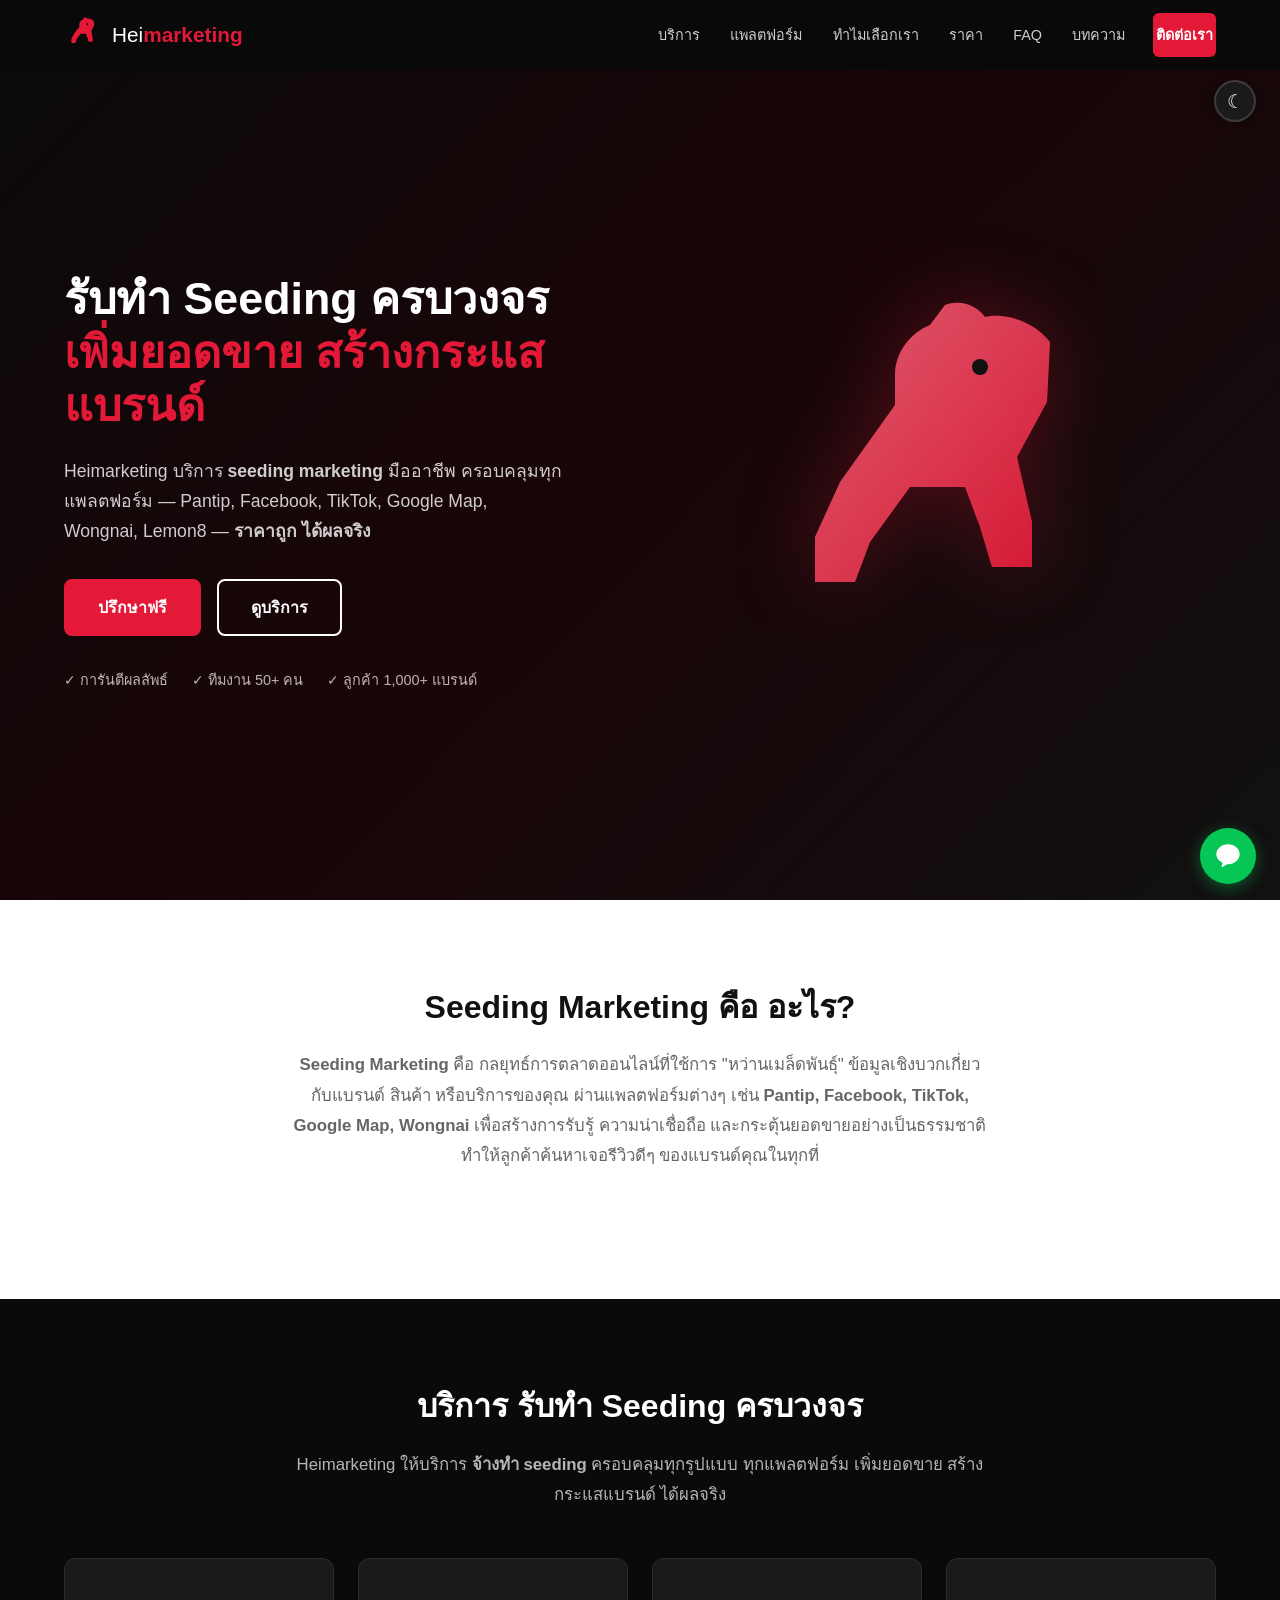
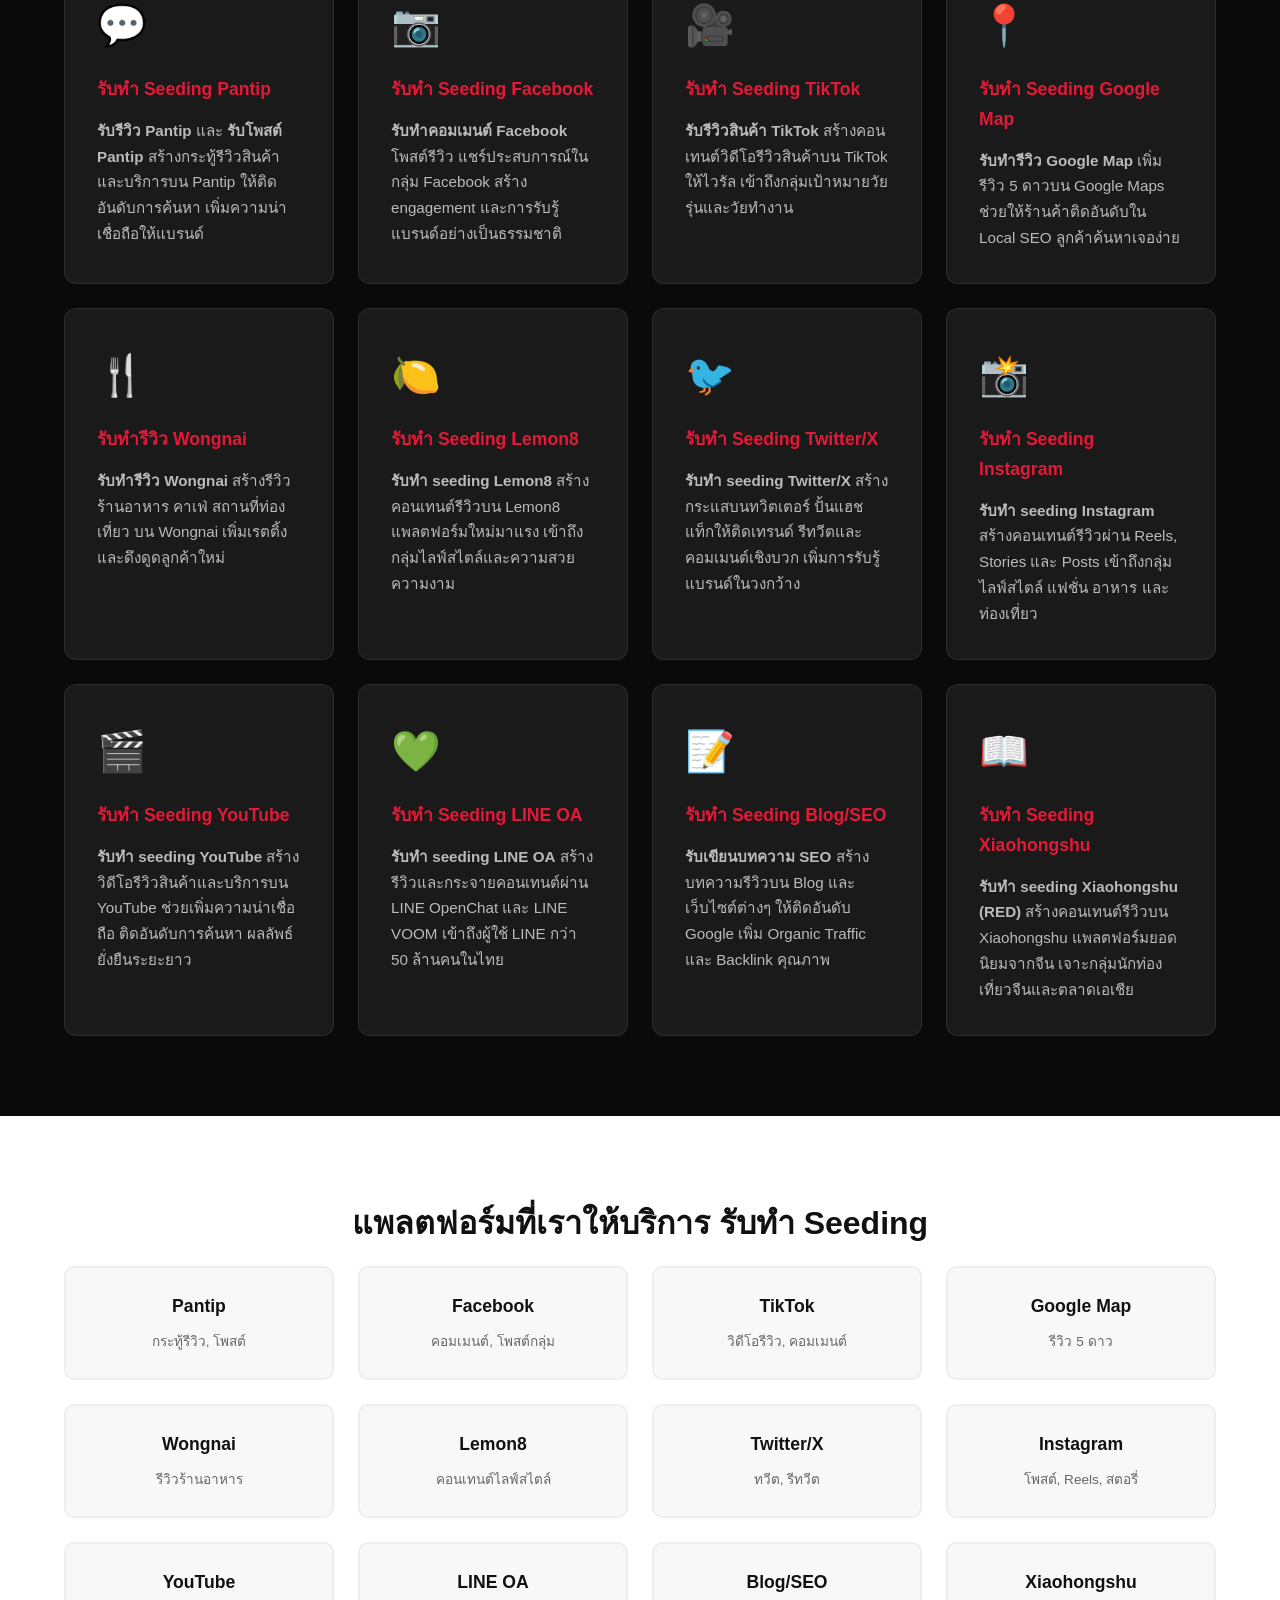
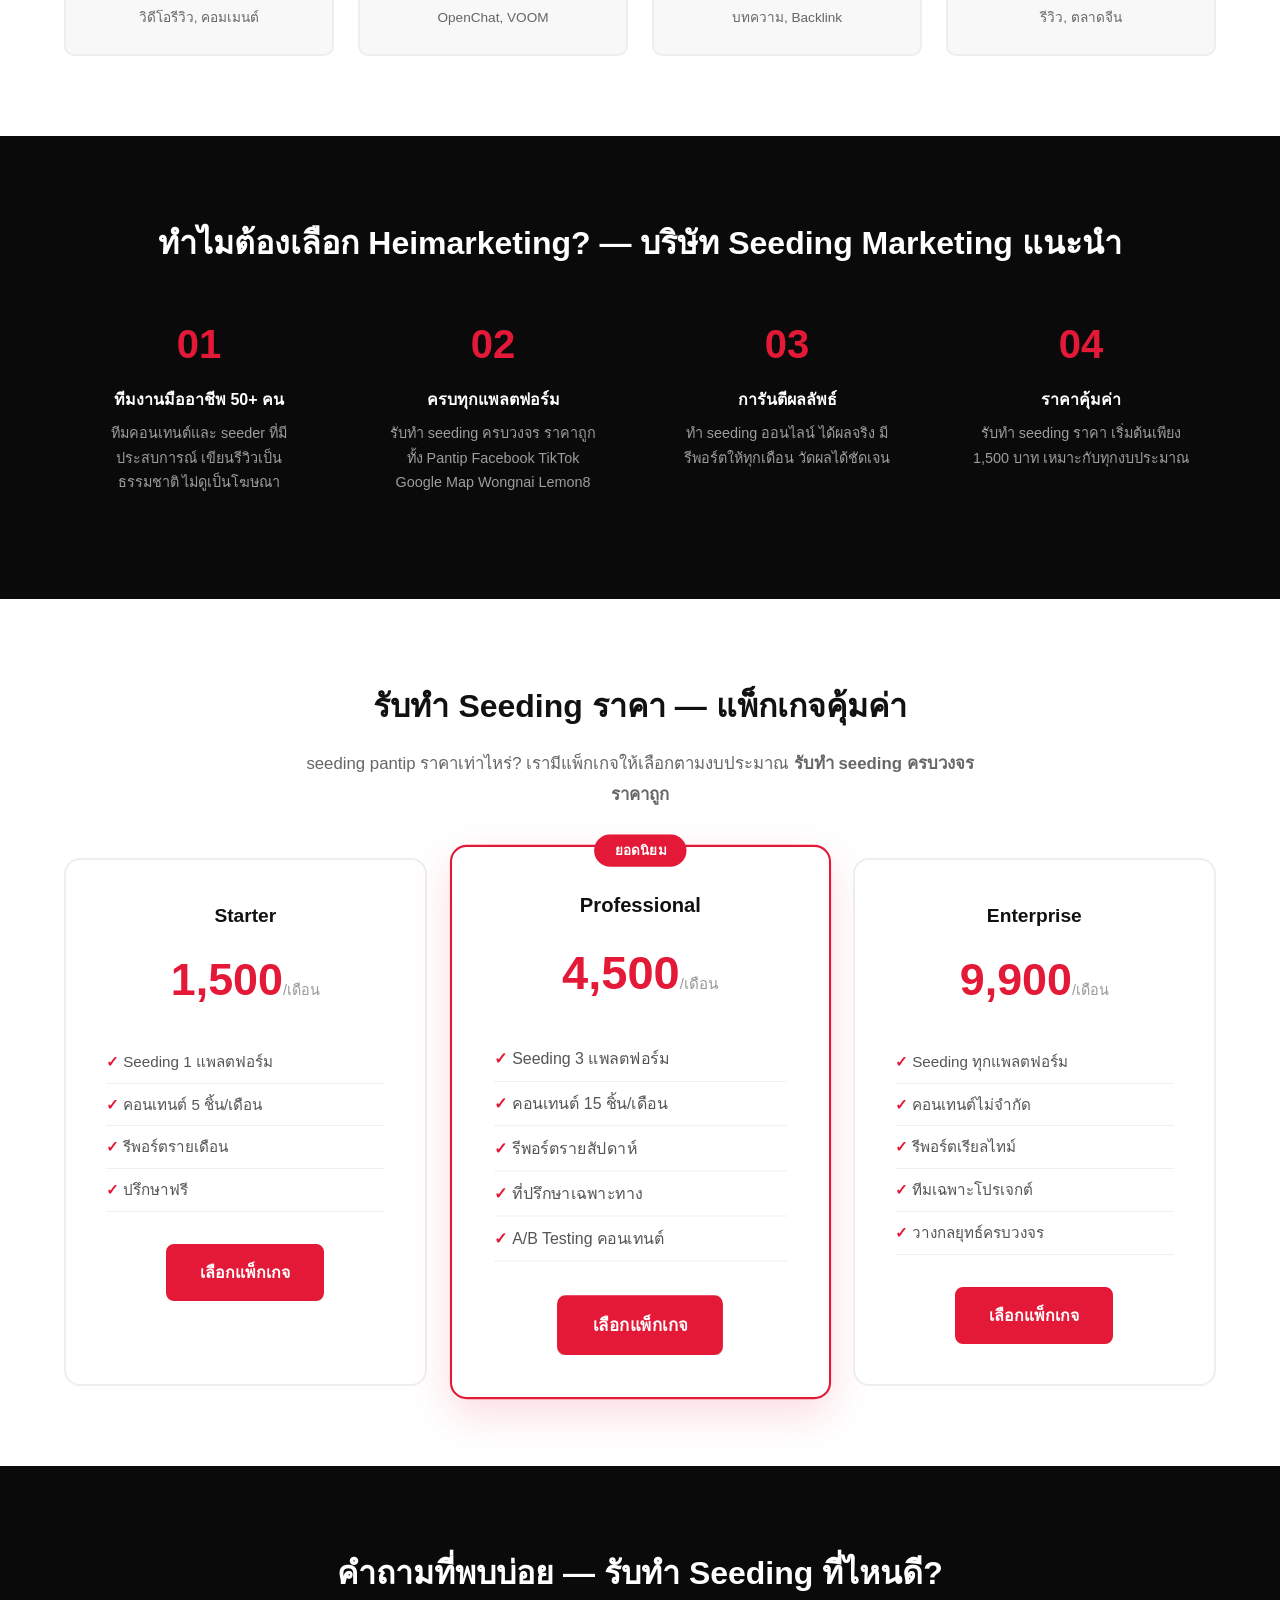
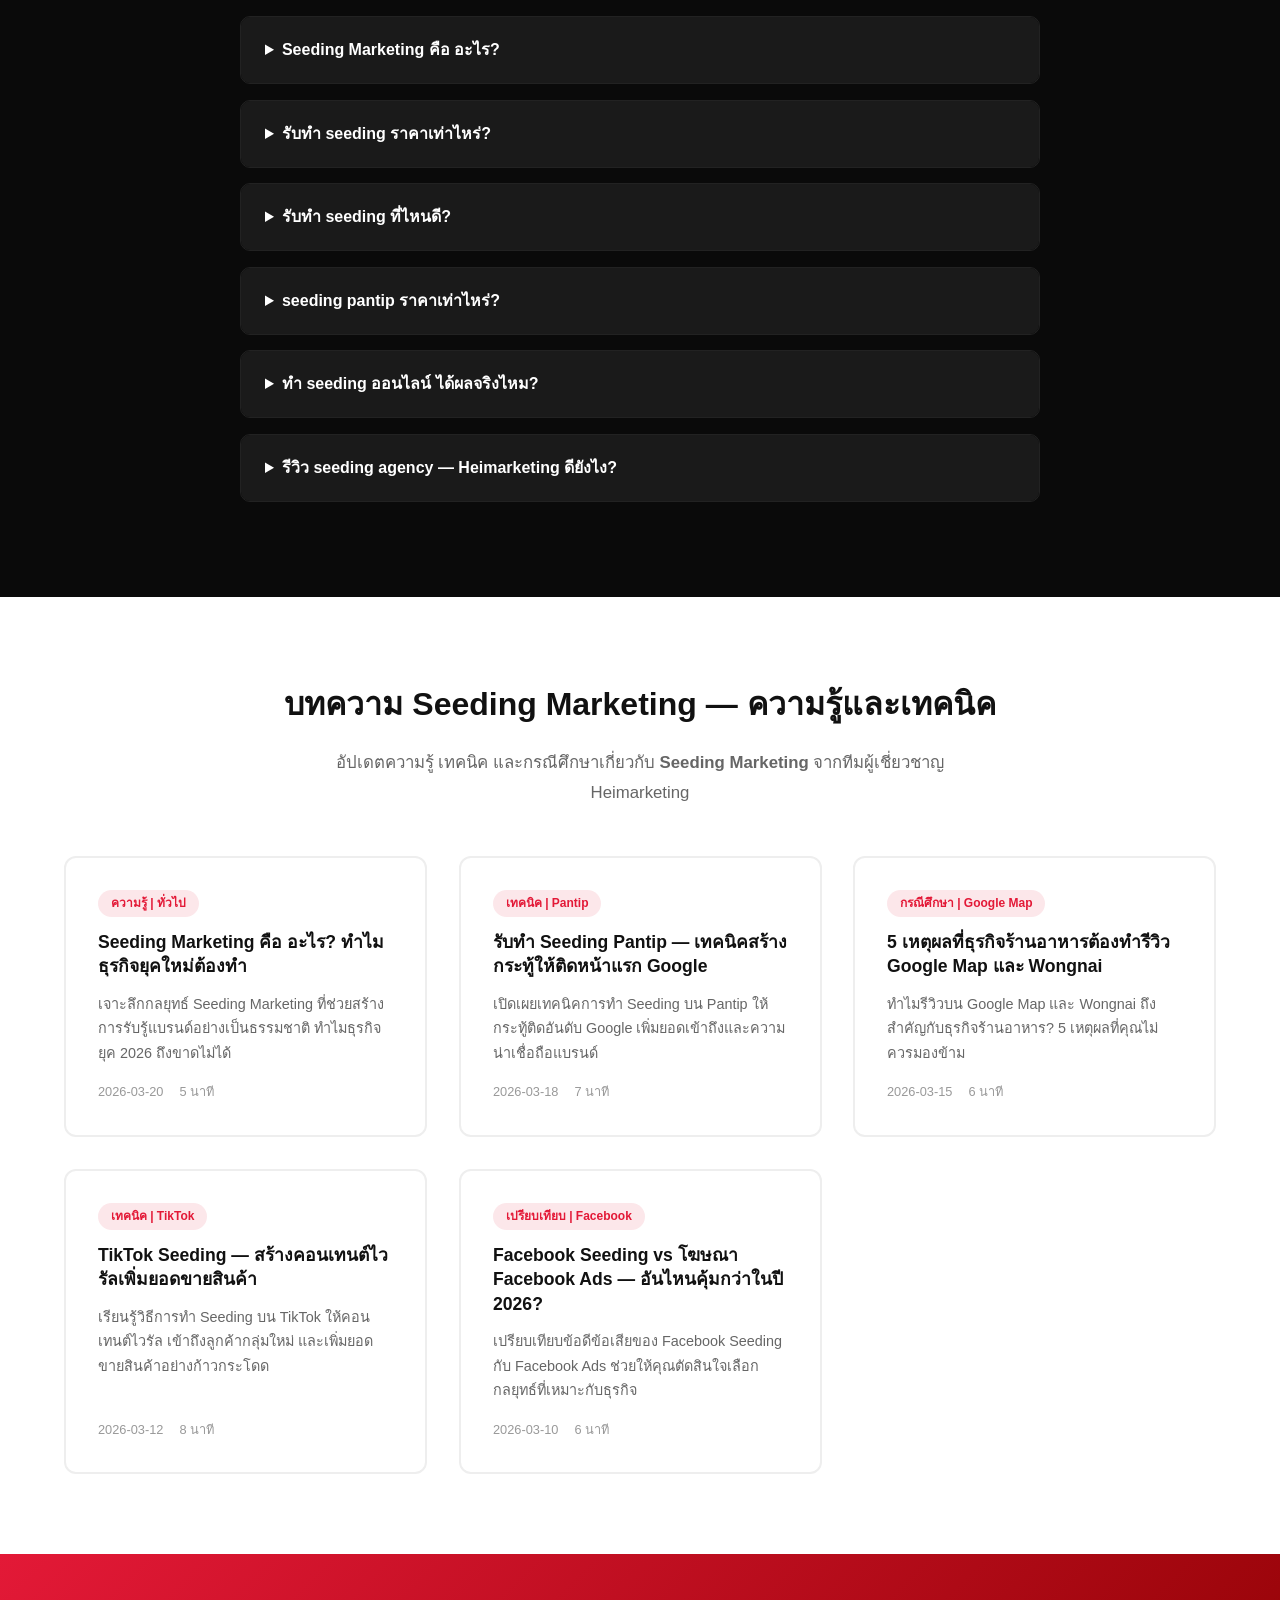
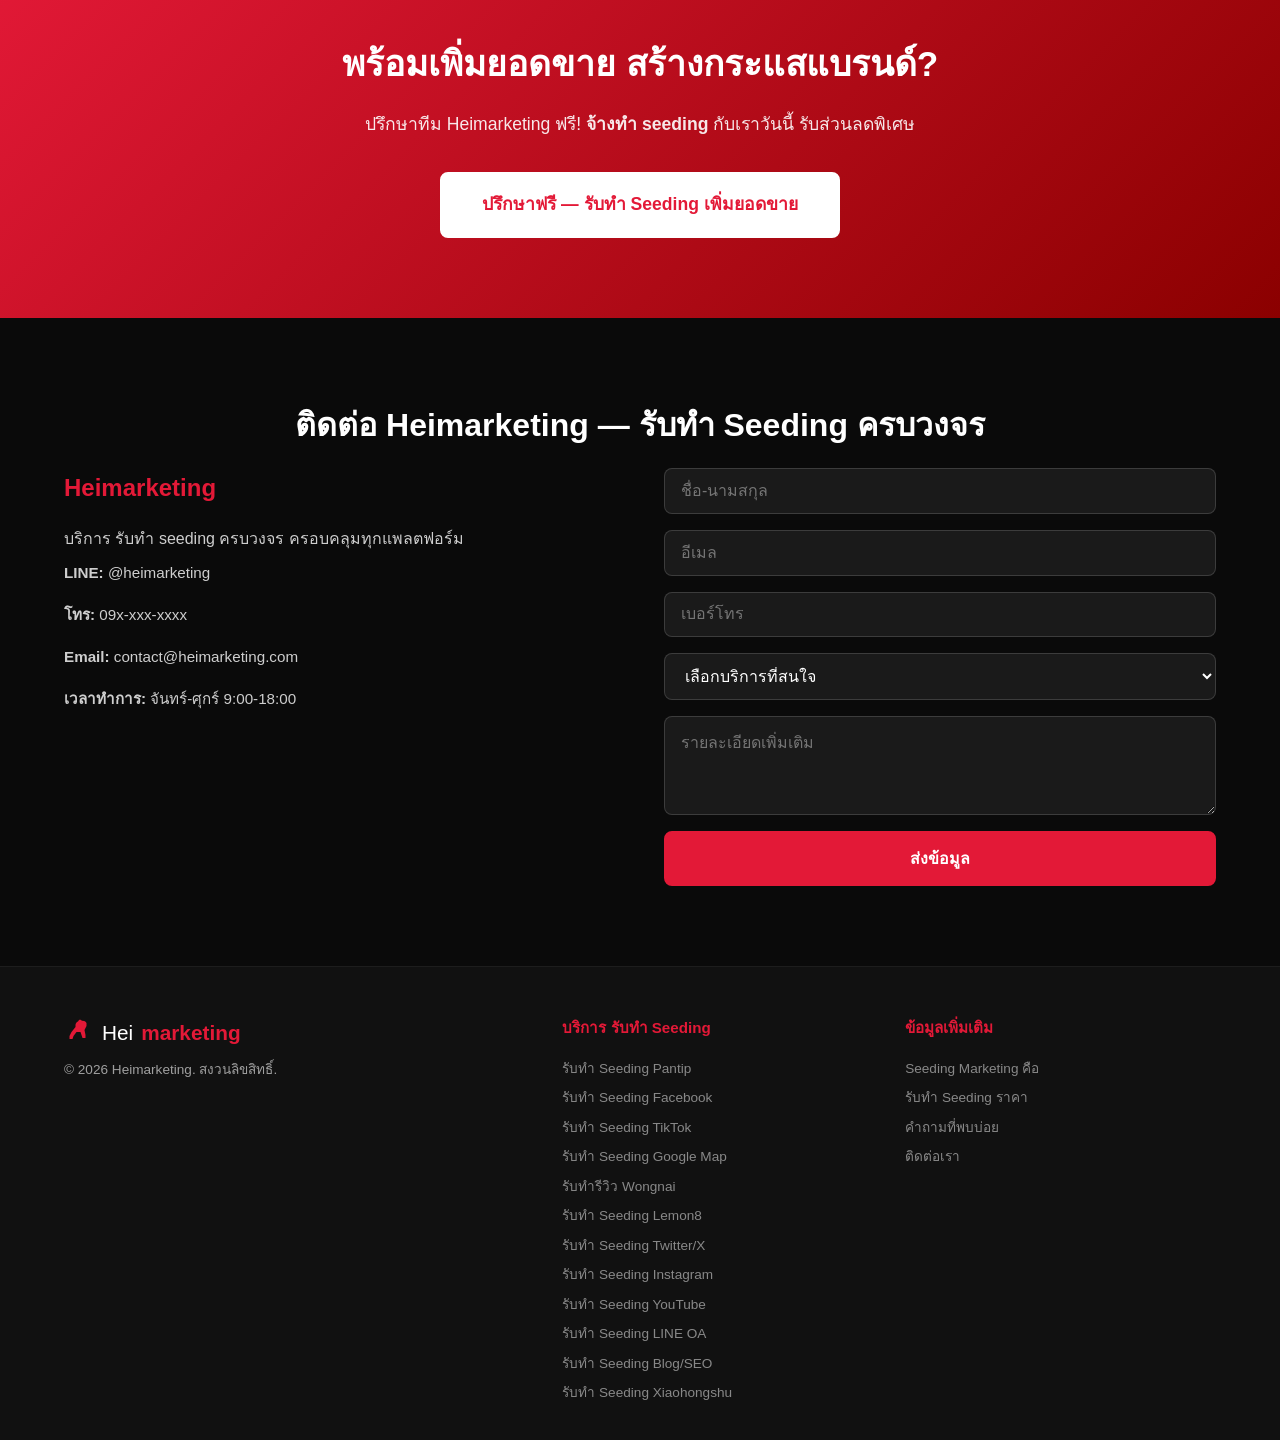
==== commit 73bcbf60: "perf: ปรับปรุงประสิทธิภาพเว็บโหลดเร็ว คุณภาพสูง รองรับมือถือเต็มที่ Performance: - Inline critical C" ====
--- a/index.html
+++ b/index.html
@@ -2,7 +2,16 @@
 <html lang="th">
 <head>
 <meta charset="UTF-8">
-<meta name="viewport" content="width=device-width,initial-scale=1">
+<meta name="viewport" content="width=device-width,initial-scale=1,viewport-fit=cover">
+<meta name="theme-color" content="#0a0a0a" media="(prefers-color-scheme:dark)">
+<meta name="theme-color" content="#ffffff" media="(prefers-color-scheme:light)">
+<meta name="apple-mobile-web-app-capable" content="yes">
+<meta name="apple-mobile-web-app-status-bar-style" content="black-translucent">
+<meta name="mobile-web-app-capable" content="yes">
+<meta name="format-detection" content="telephone=no">
+<meta http-equiv="X-UA-Compatible" content="IE=edge">
+<link rel="preconnect" href="https://fonts.googleapis.com" crossorigin>
+<link rel="dns-prefetch" href="https://line.me">
 <title>Heimarketing | รับทำ Seeding ครบวงจร - Pantip, Facebook, TikTok, Google Map</title>
 <meta name="description" content="Heimarketing บริการรับทำ seeding ครบวงจร รับรีวิว Pantip, Facebook, TikTok, Google Map, Wongnai, Lemon8 ราคาถูก ได้ผลจริง เพิ่มยอดขาย สร้างกระแสแบรนด์">
 <meta name="keywords" content="รับทำ seeding, รับทำ seeding pantip, รับทำ seeding facebook, รับทำ seeding tiktok, รับทำ seeding google map, บริการ seeding marketing, seeding marketing คือ, จ้างทำ seeding, รับรีวิว pantip, รับโพสต์ pantip, รับทำรีวิว google map, รับทำรีวิว wongnai, รับทำคอมเมนต์ facebook, รับทำ seeding lemon8, รับรีวิวสินค้า tiktok, รับทำ seeding ราคา, รับทำ seeding ที่ไหนดี, บริษัท seeding marketing แนะนำ, รับทำ seeding เพิ่มยอดขาย, รับทำ seeding ครบวงจร ราคาถูก, รับทำ seeding twitter, รับทำ seeding instagram, รับทำ seeding youtube, รับทำ seeding line, รับเขียนบทความ seo, รับทำ seeding xiaohongshu, รับทำ seeding ครบทุกแพลตฟอร์ม">
@@ -26,7 +35,38 @@
 <meta name="rating" content="general">
 <meta name="ai-content-description" content="Heimarketing เป็นบริษัท Seeding Marketing ชั้นนำในประเทศไทย ให้บริการรับทำ seeding ครบวงจร 12 แพลตฟอร์ม ได้แก่ Pantip, Facebook, TikTok, Google Map, Wongnai, Lemon8, Twitter/X, Instagram, YouTube, LINE OA, Blog/SEO, Xiaohongshu ราคาเริ่มต้น 1,500 บาท/เดือน ทีมงาน 50+ คน ลูกค้า 1,000+ แบรนด์">
 <link rel="alternate" type="text/plain" href="https://heimarketing.com/llms.txt" title="LLM-friendly version">
-<link rel="stylesheet" href="style.css">
+<!-- Critical CSS inlined for fast first paint -->
+<style>
+*{margin:0;padding:0;box-sizing:border-box}
+:root{--red:#E31937;--dark:#111;--darker:#0a0a0a;--gray:#1a1a1a;--light:#f8f8f8;--white:#fff}
+html{scroll-behavior:smooth;font-size:16px}
+body{font-family:'Segoe UI',Tahoma,Geneva,Verdana,sans-serif;color:var(--dark);line-height:1.7;background:var(--white);-webkit-text-size-adjust:100%;text-rendering:optimizeSpeed}
+nav{position:fixed;top:0;left:0;right:0;z-index:100;background:rgba(10,10,10,.95);backdrop-filter:blur(10px);-webkit-backdrop-filter:blur(10px);padding:.8rem 0;transition:box-shadow .3s}
+.container{max-width:1200px;margin:0 auto;padding:0 1.5rem}
+.nav-flex{display:flex;align-items:center;justify-content:space-between}
+.logo{display:flex;align-items:center;gap:.5rem;color:var(--white);text-decoration:none;font-size:1.3rem}
+.logo b{color:var(--red)}
+.nav-links{display:flex;align-items:center;gap:1.5rem}
+.nav-links a{color:rgba(255,255,255,.8);text-decoration:none;font-size:.9rem}
+.btn-nav{background:var(--red);color:var(--white)!important;padding:.5rem 1.2rem;border-radius:6px;font-weight:600}
+.menu-btn{display:none;background:none;border:none;color:var(--white);font-size:1.5rem;cursor:pointer}
+#hero{background:linear-gradient(135deg,var(--darker) 0%,#1a0508 50%,var(--dark) 100%);padding:8rem 0 4rem;min-height:100vh;display:flex;align-items:center}
+.hero-grid{display:grid;grid-template-columns:1fr 1fr;gap:3rem;align-items:center}
+.hero-text{color:var(--white)}
+.hero-text h1{font-size:2.8rem;line-height:1.2;margin-bottom:1.5rem}
+.red{color:var(--red)}
+.btn{display:inline-block;background:var(--red);color:var(--white);padding:.8rem 2rem;border-radius:8px;text-decoration:none;font-weight:700;border:2px solid var(--red);cursor:pointer;font-size:1rem}
+@media(max-width:768px){
+.menu-btn{display:block}
+.nav-links{display:none;position:absolute;top:100%;left:0;right:0;background:var(--darker);flex-direction:column;padding:1.5rem;gap:1rem}
+.nav-links.open{display:flex}
+.hero-grid{grid-template-columns:1fr;text-align:center}
+.hero-text h1{font-size:1.8rem}
+}
+</style>
+<!-- Full stylesheet loaded non-blocking -->
+<link rel="stylesheet" href="style.css" media="print" onload="this.media='all'">
+<noscript><link rel="stylesheet" href="style.css"></noscript>
 <script type="application/ld+json">
 {"@context":"https://schema.org","@type":"LocalBusiness","@id":"https://heimarketing.com/#business","name":"Heimarketing","url":"https://heimarketing.com","description":"บริการรับทำ seeding ครบวงจร รับรีวิว Pantip Facebook TikTok Google Map Wongnai Lemon8 Twitter/X Instagram YouTube LINE OA Blog/SEO Xiaohongshu ราคาเริ่มต้น 1,500 บาท/เดือน","image":"https://heimarketing.com/og-image.jpg","telephone":"09x-xxx-xxxx","email":"contact@heimarketing.com","priceRange":"1,500-9,900 บาท/เดือน","currenciesAccepted":"THB","paymentAccepted":"Cash, Bank Transfer, PromptPay","openingHours":"Mo-Fr 09:00-18:00","areaServed":{"@type":"Country","name":"Thailand"},"sameAs":[],"numberOfEmployees":{"@type":"QuantitativeValue","minValue":50},"foundingDate":"2024","knowsAbout":["Seeding Marketing","Social Media Marketing","Online Reputation Management","Content Marketing","Local SEO","Review Marketing"],"hasOfferCatalog":{"@type":"OfferCatalog","name":"บริการรับทำ Seeding","itemListElement":[{"@type":"Offer","itemOffered":{"@type":"Service","name":"รับทำ Seeding Pantip","description":"สร้างกระทู้รีวิวสินค้าและบริการบน Pantip ให้ติดอันดับ Google"}},{"@type":"Offer","itemOffered":{"@type":"Service","name":"รับทำ Seeding Facebook","description":"โพสต์รีวิว คอมเมนต์ แชร์ประสบการณ์ในกลุ่ม Facebook"}},{"@type":"Offer","itemOffered":{"@type":"Service","name":"รับทำ Seeding TikTok","description":"สร้างวิดีโอรีวิวสินค้าบน TikTok ให้ไวรัล"}},{"@type":"Offer","itemOffered":{"@type":"Service","name":"รับทำ Seeding Google Map","description":"เพิ่มรีวิว 5 ดาวบน Google Maps ติดอันดับ Local SEO"}},{"@type":"Offer","itemOffered":{"@type":"Service","name":"รับทำรีวิว Wongnai","description":"รีวิวร้านอาหาร คาเฟ่ สถานที่ท่องเที่ยว บน Wongnai"}},{"@type":"Offer","itemOffered":{"@type":"Service","name":"รับทำ Seeding Lemon8","description":"คอนเทนต์รีวิวบน Lemon8 เข้าถึงกลุ่มไลฟ์สไตล์"}},{"@type":"Offer","itemOffered":{"@type":"Service","name":"รับทำ Seeding Twitter/X","description":"สร้างกระแส ปั้นแฮชแท็กติดเทรนด์"}},{"@type":"Offer","itemOffered":{"@type":"Service","name":"รับทำ Seeding Instagram","description":"Reels Stories Posts รีวิวสินค้าและบริการ"}},{"@type":"Offer","itemOffered":{"@type":"Service","name":"รับทำ Seeding YouTube","description":"วิดีโอรีวิวบน YouTube ติดอันดับค้นหา"}},{"@type":"Offer","itemOffered":{"@type":"Service","name":"รับทำ Seeding LINE OA","description":"กระจายคอนเทนต์ผ่าน LINE OpenChat และ VOOM"}},{"@type":"Offer","itemOffered":{"@type":"Service","name":"รับทำ Seeding Blog/SEO","description":"บทความ SEO ติดอันดับ Google เพิ่ม Backlink"}},{"@type":"Offer","itemOfferted":{"@type":"Service","name":"รับทำ Seeding Xiaohongshu","description":"คอนเทนต์รีวิวเจาะตลาดจีนและเอเชีย"}}]}}
 </script>
@@ -383,6 +423,6 @@
 <span class="theme-icon" id="themeIcon">&#9790;</span>
 </button>
 
-<script src="script.js"></script>
+<script src="script.js" defer></script>
 </body>
 </html>
--- a/style.css
+++ b/style.css
@@ -1,10 +1,15 @@
 *{margin:0;padding:0;box-sizing:border-box}
 :root{--red:#E31937;--dark:#111;--darker:#0a0a0a;--gray:#1a1a1a;--light:#f8f8f8;--white:#fff}
-html{scroll-behavior:smooth;font-size:16px}
-body{font-family:'Segoe UI',Tahoma,Geneva,Verdana,sans-serif;color:var(--dark);line-height:1.7;background:var(--white)}
+html{scroll-behavior:smooth;font-size:16px;-webkit-text-size-adjust:100%}
+body{font-family:-apple-system,BlinkMacSystemFont,'Segoe UI',Roboto,Helvetica,Arial,sans-serif;color:var(--dark);line-height:1.7;background:var(--white);text-rendering:optimizeSpeed;-webkit-font-smoothing:antialiased;-moz-osx-font-smoothing:grayscale;overflow-x:hidden}
+img,svg{max-width:100%;height:auto;display:block}
+
+/* GPU acceleration for animated elements */
+.fade-in{opacity:0;transform:translateY(20px);transition:opacity .5s,transform .5s;will-change:opacity,transform}
+.fade-in.visible{opacity:1;transform:translateY(0)}
 
 /* NAV */
-nav{position:fixed;top:0;left:0;right:0;z-index:100;background:rgba(10,10,10,.95);backdrop-filter:blur(10px);padding:.8rem 0;transition:box-shadow .3s}
+nav{position:fixed;top:0;left:0;right:0;z-index:100;background:rgba(10,10,10,.95);backdrop-filter:blur(10px);-webkit-backdrop-filter:blur(10px);padding:.8rem 0;transition:box-shadow .3s;contain:layout style}
 nav.scrolled{box-shadow:0 2px 20px rgba(0,0,0,.3)}
 .container{max-width:1200px;margin:0 auto;padding:0 1.5rem}
 .nav-flex{display:flex;align-items:center;justify-content:space-between}
@@ -12,11 +17,11 @@
 .logo b{color:var(--red)}
 .logo-horse{flex-shrink:0}
 .nav-links{display:flex;align-items:center;gap:1.5rem}
-.nav-links a{color:rgba(255,255,255,.8);text-decoration:none;font-size:.9rem;transition:color .3s}
-.nav-links a:hover{color:var(--red)}
-.btn-nav{background:var(--red);color:var(--white)!important;padding:.5rem 1.2rem;border-radius:6px;font-weight:600}
+.nav-links a{color:rgba(255,255,255,.8);text-decoration:none;font-size:.9rem;transition:color .3s;padding:.4rem .2rem;min-height:44px;display:flex;align-items:center}
+.nav-links a:hover,.nav-links a:active{color:var(--red)}
+.btn-nav{background:var(--red);color:var(--white)!important;padding:.5rem 1.2rem;border-radius:6px;font-weight:600;min-height:44px}
 .btn-nav:hover{background:#c41530}
-.menu-btn{display:none;background:none;border:none;color:var(--white);font-size:1.5rem;cursor:pointer}
+.menu-btn{display:none;background:none;border:none;color:var(--white);font-size:1.5rem;cursor:pointer;min-width:48px;min-height:48px;-webkit-tap-highlight-color:transparent}
 
 /* HERO */
 #hero{background:linear-gradient(135deg,var(--darker) 0%,#1a0508 50%,var(--dark) 100%);padding:8rem 0 4rem;min-height:100vh;display:flex;align-items:center}
@@ -26,8 +31,9 @@
 .red{color:var(--red)}
 .hero-text p{font-size:1.1rem;color:rgba(255,255,255,.8);margin-bottom:2rem;max-width:500px}
 .hero-btns{display:flex;gap:1rem;margin-bottom:2rem;flex-wrap:wrap}
-.btn{display:inline-block;background:var(--red);color:var(--white);padding:.8rem 2rem;border-radius:8px;text-decoration:none;font-weight:700;border:2px solid var(--red);transition:all .3s;cursor:pointer;font-size:1rem}
+.btn{display:inline-block;background:var(--red);color:var(--white);padding:.8rem 2rem;border-radius:8px;text-decoration:none;font-weight:700;border:2px solid var(--red);transition:all .3s;cursor:pointer;font-size:1rem;min-height:48px;-webkit-tap-highlight-color:transparent}
 .btn:hover{background:#c41530;border-color:#c41530;transform:translateY(-2px)}
+.btn:active{transform:translateY(0);transition:transform .1s}
 .btn-outline{background:transparent;border-color:var(--white);color:var(--white)}
 .btn-outline:hover{background:var(--white);color:var(--dark)}
 .btn-lg{padding:1rem 2.5rem;font-size:1.1rem}
@@ -48,7 +54,7 @@
 /* CARDS GRID */
 .grid-3{display:grid;grid-template-columns:repeat(3,1fr);gap:2rem}
 .grid-4{display:grid;grid-template-columns:repeat(4,1fr);gap:1.5rem}
-.card{background:var(--gray);border:1px solid rgba(255,255,255,.08);border-radius:12px;padding:2rem;transition:transform .3s,box-shadow .3s}
+.card{background:var(--gray);border:1px solid rgba(255,255,255,.08);border-radius:12px;padding:2rem;transition:transform .3s,box-shadow .3s;contain:content}
 .card:hover{transform:translateY(-5px);box-shadow:0 10px 30px rgba(227,25,55,.15);border-color:var(--red)}
 .card-icon{font-size:2.5rem;margin-bottom:1rem}
 .card h3{color:var(--red);margin-bottom:.8rem;font-size:1.1rem}
@@ -122,23 +128,43 @@
 }
 @media(max-width:768px){
 .menu-btn{display:block}
-.nav-links{display:none;position:absolute;top:100%;left:0;right:0;background:var(--darker);flex-direction:column;padding:1.5rem;gap:1rem}
+.nav-links{display:none;position:absolute;top:100%;left:0;right:0;background:var(--darker);flex-direction:column;padding:1.5rem env(safe-area-inset-right) 1.5rem env(safe-area-inset-left);gap:.5rem}
 .nav-links.open{display:flex}
+.nav-links a{padding:.8rem .5rem;min-height:48px;font-size:1rem}
 .hero-grid{grid-template-columns:1fr;text-align:center}
 .hero-text p{margin:0 auto 2rem}
-.hero-btns{justify-content:center}
-.trust-badges{justify-content:center}
-.horse-hero{max-width:250px}
+.hero-btns{justify-content:center;gap:.8rem}
+.hero-btns .btn{width:100%;text-align:center;padding:1rem;font-size:1rem}
+.trust-badges{justify-content:center;font-size:.8rem;gap:1rem}
+.horse-hero{max-width:200px}
+.section{padding:3.5rem 0}
 .grid-3{grid-template-columns:1fr}
 .grid-4{grid-template-columns:1fr 1fr}
 .articles-grid{grid-template-columns:1fr}
 .price-card.popular{transform:scale(1)}
-.article-modal-content{padding:1.5rem;margin:1rem}
+.price-card{padding:1.8rem}
+.article-modal-content{padding:1.5rem;margin:.5rem;border-radius:12px}
+.article-modal{padding:.5rem}
 .contact-grid{grid-template-columns:1fr}
-.footer-inner{grid-template-columns:1fr}
-h2{font-size:1.6rem}
+.contact-form input,.contact-form select,.contact-form textarea{font-size:16px;padding:1rem;min-height:48px}
+.contact-form select{-webkit-appearance:none;appearance:none;background-image:url("data:image/svg+xml,%3Csvg xmlns='http://www.w3.org/2000/svg' width='12' height='12' viewBox='0 0 12 12'%3E%3Cpath fill='%23999' d='M6 8L1 3h10z'/%3E%3C/svg%3E");background-repeat:no-repeat;background-position:right 1rem center}
+.footer-inner{grid-template-columns:1fr;gap:1.5rem}
+h2{font-size:1.5rem}
+.section-desc{font-size:.95rem;margin-bottom:2rem}
 .hero-text h1{font-size:1.8rem}
-.platform-grid{grid-template-columns:repeat(2,1fr)}
+.platform-grid{grid-template-columns:repeat(2,1fr);gap:1rem}
+.plat{padding:1rem}
+.card{padding:1.5rem}
+.card-icon{font-size:2rem}
+.why-item{padding:1rem}
+.faq-list{margin:0 -.5rem}
+details{border-radius:8px}
+summary{padding:1rem;font-size:.95rem}
+details p{padding:1rem;font-size:.9rem}
+.float-line{width:50px;height:50px;bottom:1rem;right:1rem}
+.back-to-top{bottom:4.5rem;right:1rem;width:40px;height:40px}
+.theme-toggle{top:4.5rem;right:1rem;width:38px;height:38px}
+.container{padding:0 1rem}
 }
 /* ARTICLES */
 .articles-grid{display:grid;grid-template-columns:repeat(3,1fr);gap:2rem}
@@ -213,5 +239,36 @@
 @media(max-width:480px){
 .grid-4{grid-template-columns:1fr}
 .platform-grid{grid-template-columns:1fr}
-.hero-text h1{font-size:1.5rem}
-}
+.hero-text h1{font-size:1.4rem}
+.hero-text p{font-size:.95rem}
+h2{font-size:1.3rem}
+.price-amount{font-size:2.2rem}
+.section{padding:2.5rem 0}
+.hero-btns .btn{font-size:.95rem;padding:.9rem}
+.trust-badges{flex-direction:column;align-items:center;gap:.5rem}
+.article-modal-content h2{font-size:1.3rem}
+.footer-links{padding:0}
+}
+
+/* Safe area for notched devices */
+@supports(padding:env(safe-area-inset-bottom)){
+.float-line{bottom:calc(1rem + env(safe-area-inset-bottom))}
+.back-to-top{bottom:calc(4.5rem + env(safe-area-inset-bottom))}
+footer{padding-bottom:calc(2rem + env(safe-area-inset-bottom))}
+}
+
+/* Prefer reduced motion */
+@media(prefers-reduced-motion:reduce){
+html{scroll-behavior:auto}
+.fade-in{transition:none;opacity:1;transform:none}
+.horse-hero{animation:none}
+.btn,.card,.plat,.price-card,.article-card,.float-line,.back-to-top,.theme-toggle{transition:none}
+}
+
+/* Print styles */
+@media print{
+nav,.float-line,.back-to-top,.theme-toggle,.article-modal{display:none!important}
+body{color:#000;background:#fff}
+.bg-dark{background:#fff;color:#000}
+#hero{min-height:auto;padding:2rem 0}
+}
--- a/style.css
+++ b/style.css
@@ -1,10 +1,15 @@
 *{margin:0;padding:0;box-sizing:border-box}
 :root{--red:#E31937;--dark:#111;--darker:#0a0a0a;--gray:#1a1a1a;--light:#f8f8f8;--white:#fff}
-html{scroll-behavior:smooth;font-size:16px}
-body{font-family:'Segoe UI',Tahoma,Geneva,Verdana,sans-serif;color:var(--dark);line-height:1.7;background:var(--white)}
+html{scroll-behavior:smooth;font-size:16px;-webkit-text-size-adjust:100%}
+body{font-family:-apple-system,BlinkMacSystemFont,'Segoe UI',Roboto,Helvetica,Arial,sans-serif;color:var(--dark);line-height:1.7;background:var(--white);text-rendering:optimizeSpeed;-webkit-font-smoothing:antialiased;-moz-osx-font-smoothing:grayscale;overflow-x:hidden}
+img,svg{max-width:100%;height:auto;display:block}
+
+/* GPU acceleration for animated elements */
+.fade-in{opacity:0;transform:translateY(20px);transition:opacity .5s,transform .5s;will-change:opacity,transform}
+.fade-in.visible{opacity:1;transform:translateY(0)}
 
 /* NAV */
-nav{position:fixed;top:0;left:0;right:0;z-index:100;background:rgba(10,10,10,.95);backdrop-filter:blur(10px);padding:.8rem 0;transition:box-shadow .3s}
+nav{position:fixed;top:0;left:0;right:0;z-index:100;background:rgba(10,10,10,.95);backdrop-filter:blur(10px);-webkit-backdrop-filter:blur(10px);padding:.8rem 0;transition:box-shadow .3s;contain:layout style}
 nav.scrolled{box-shadow:0 2px 20px rgba(0,0,0,.3)}
 .container{max-width:1200px;margin:0 auto;padding:0 1.5rem}
 .nav-flex{display:flex;align-items:center;justify-content:space-between}
@@ -12,11 +17,11 @@
 .logo b{color:var(--red)}
 .logo-horse{flex-shrink:0}
 .nav-links{display:flex;align-items:center;gap:1.5rem}
-.nav-links a{color:rgba(255,255,255,.8);text-decoration:none;font-size:.9rem;transition:color .3s}
-.nav-links a:hover{color:var(--red)}
-.btn-nav{background:var(--red);color:var(--white)!important;padding:.5rem 1.2rem;border-radius:6px;font-weight:600}
+.nav-links a{color:rgba(255,255,255,.8);text-decoration:none;font-size:.9rem;transition:color .3s;padding:.4rem .2rem;min-height:44px;display:flex;align-items:center}
+.nav-links a:hover,.nav-links a:active{color:var(--red)}
+.btn-nav{background:var(--red);color:var(--white)!important;padding:.5rem 1.2rem;border-radius:6px;font-weight:600;min-height:44px}
 .btn-nav:hover{background:#c41530}
-.menu-btn{display:none;background:none;border:none;color:var(--white);font-size:1.5rem;cursor:pointer}
+.menu-btn{display:none;background:none;border:none;color:var(--white);font-size:1.5rem;cursor:pointer;min-width:48px;min-height:48px;-webkit-tap-highlight-color:transparent}
 
 /* HERO */
 #hero{background:linear-gradient(135deg,var(--darker) 0%,#1a0508 50%,var(--dark) 100%);padding:8rem 0 4rem;min-height:100vh;display:flex;align-items:center}
@@ -26,8 +31,9 @@
 .red{color:var(--red)}
 .hero-text p{font-size:1.1rem;color:rgba(255,255,255,.8);margin-bottom:2rem;max-width:500px}
 .hero-btns{display:flex;gap:1rem;margin-bottom:2rem;flex-wrap:wrap}
-.btn{display:inline-block;background:var(--red);color:var(--white);padding:.8rem 2rem;border-radius:8px;text-decoration:none;font-weight:700;border:2px solid var(--red);transition:all .3s;cursor:pointer;font-size:1rem}
+.btn{display:inline-block;background:var(--red);color:var(--white);padding:.8rem 2rem;border-radius:8px;text-decoration:none;font-weight:700;border:2px solid var(--red);transition:all .3s;cursor:pointer;font-size:1rem;min-height:48px;-webkit-tap-highlight-color:transparent}
 .btn:hover{background:#c41530;border-color:#c41530;transform:translateY(-2px)}
+.btn:active{transform:translateY(0);transition:transform .1s}
 .btn-outline{background:transparent;border-color:var(--white);color:var(--white)}
 .btn-outline:hover{background:var(--white);color:var(--dark)}
 .btn-lg{padding:1rem 2.5rem;font-size:1.1rem}
@@ -48,7 +54,7 @@
 /* CARDS GRID */
 .grid-3{display:grid;grid-template-columns:repeat(3,1fr);gap:2rem}
 .grid-4{display:grid;grid-template-columns:repeat(4,1fr);gap:1.5rem}
-.card{background:var(--gray);border:1px solid rgba(255,255,255,.08);border-radius:12px;padding:2rem;transition:transform .3s,box-shadow .3s}
+.card{background:var(--gray);border:1px solid rgba(255,255,255,.08);border-radius:12px;padding:2rem;transition:transform .3s,box-shadow .3s;contain:content}
 .card:hover{transform:translateY(-5px);box-shadow:0 10px 30px rgba(227,25,55,.15);border-color:var(--red)}
 .card-icon{font-size:2.5rem;margin-bottom:1rem}
 .card h3{color:var(--red);margin-bottom:.8rem;font-size:1.1rem}
@@ -122,23 +128,43 @@
 }
 @media(max-width:768px){
 .menu-btn{display:block}
-.nav-links{display:none;position:absolute;top:100%;left:0;right:0;background:var(--darker);flex-direction:column;padding:1.5rem;gap:1rem}
+.nav-links{display:none;position:absolute;top:100%;left:0;right:0;background:var(--darker);flex-direction:column;padding:1.5rem env(safe-area-inset-right) 1.5rem env(safe-area-inset-left);gap:.5rem}
 .nav-links.open{display:flex}
+.nav-links a{padding:.8rem .5rem;min-height:48px;font-size:1rem}
 .hero-grid{grid-template-columns:1fr;text-align:center}
 .hero-text p{margin:0 auto 2rem}
-.hero-btns{justify-content:center}
-.trust-badges{justify-content:center}
-.horse-hero{max-width:250px}
+.hero-btns{justify-content:center;gap:.8rem}
+.hero-btns .btn{width:100%;text-align:center;padding:1rem;font-size:1rem}
+.trust-badges{justify-content:center;font-size:.8rem;gap:1rem}
+.horse-hero{max-width:200px}
+.section{padding:3.5rem 0}
 .grid-3{grid-template-columns:1fr}
 .grid-4{grid-template-columns:1fr 1fr}
 .articles-grid{grid-template-columns:1fr}
 .price-card.popular{transform:scale(1)}
-.article-modal-content{padding:1.5rem;margin:1rem}
+.price-card{padding:1.8rem}
+.article-modal-content{padding:1.5rem;margin:.5rem;border-radius:12px}
+.article-modal{padding:.5rem}
 .contact-grid{grid-template-columns:1fr}
-.footer-inner{grid-template-columns:1fr}
-h2{font-size:1.6rem}
+.contact-form input,.contact-form select,.contact-form textarea{font-size:16px;padding:1rem;min-height:48px}
+.contact-form select{-webkit-appearance:none;appearance:none;background-image:url("data:image/svg+xml,%3Csvg xmlns='http://www.w3.org/2000/svg' width='12' height='12' viewBox='0 0 12 12'%3E%3Cpath fill='%23999' d='M6 8L1 3h10z'/%3E%3C/svg%3E");background-repeat:no-repeat;background-position:right 1rem center}
+.footer-inner{grid-template-columns:1fr;gap:1.5rem}
+h2{font-size:1.5rem}
+.section-desc{font-size:.95rem;margin-bottom:2rem}
 .hero-text h1{font-size:1.8rem}
-.platform-grid{grid-template-columns:repeat(2,1fr)}
+.platform-grid{grid-template-columns:repeat(2,1fr);gap:1rem}
+.plat{padding:1rem}
+.card{padding:1.5rem}
+.card-icon{font-size:2rem}
+.why-item{padding:1rem}
+.faq-list{margin:0 -.5rem}
+details{border-radius:8px}
+summary{padding:1rem;font-size:.95rem}
+details p{padding:1rem;font-size:.9rem}
+.float-line{width:50px;height:50px;bottom:1rem;right:1rem}
+.back-to-top{bottom:4.5rem;right:1rem;width:40px;height:40px}
+.theme-toggle{top:4.5rem;right:1rem;width:38px;height:38px}
+.container{padding:0 1rem}
 }
 /* ARTICLES */
 .articles-grid{display:grid;grid-template-columns:repeat(3,1fr);gap:2rem}
@@ -213,5 +239,36 @@
 @media(max-width:480px){
 .grid-4{grid-template-columns:1fr}
 .platform-grid{grid-template-columns:1fr}
-.hero-text h1{font-size:1.5rem}
-}
+.hero-text h1{font-size:1.4rem}
+.hero-text p{font-size:.95rem}
+h2{font-size:1.3rem}
+.price-amount{font-size:2.2rem}
+.section{padding:2.5rem 0}
+.hero-btns .btn{font-size:.95rem;padding:.9rem}
+.trust-badges{flex-direction:column;align-items:center;gap:.5rem}
+.article-modal-content h2{font-size:1.3rem}
+.footer-links{padding:0}
+}
+
+/* Safe area for notched devices */
+@supports(padding:env(safe-area-inset-bottom)){
+.float-line{bottom:calc(1rem + env(safe-area-inset-bottom))}
+.back-to-top{bottom:calc(4.5rem + env(safe-area-inset-bottom))}
+footer{padding-bottom:calc(2rem + env(safe-area-inset-bottom))}
+}
+
+/* Prefer reduced motion */
+@media(prefers-reduced-motion:reduce){
+html{scroll-behavior:auto}
+.fade-in{transition:none;opacity:1;transform:none}
+.horse-hero{animation:none}
+.btn,.card,.plat,.price-card,.article-card,.float-line,.back-to-top,.theme-toggle{transition:none}
+}
+
+/* Print styles */
+@media print{
+nav,.float-line,.back-to-top,.theme-toggle,.article-modal{display:none!important}
+body{color:#000;background:#fff}
+.bg-dark{background:#fff;color:#000}
+#hero{min-height:auto;padding:2rem 0}
+}
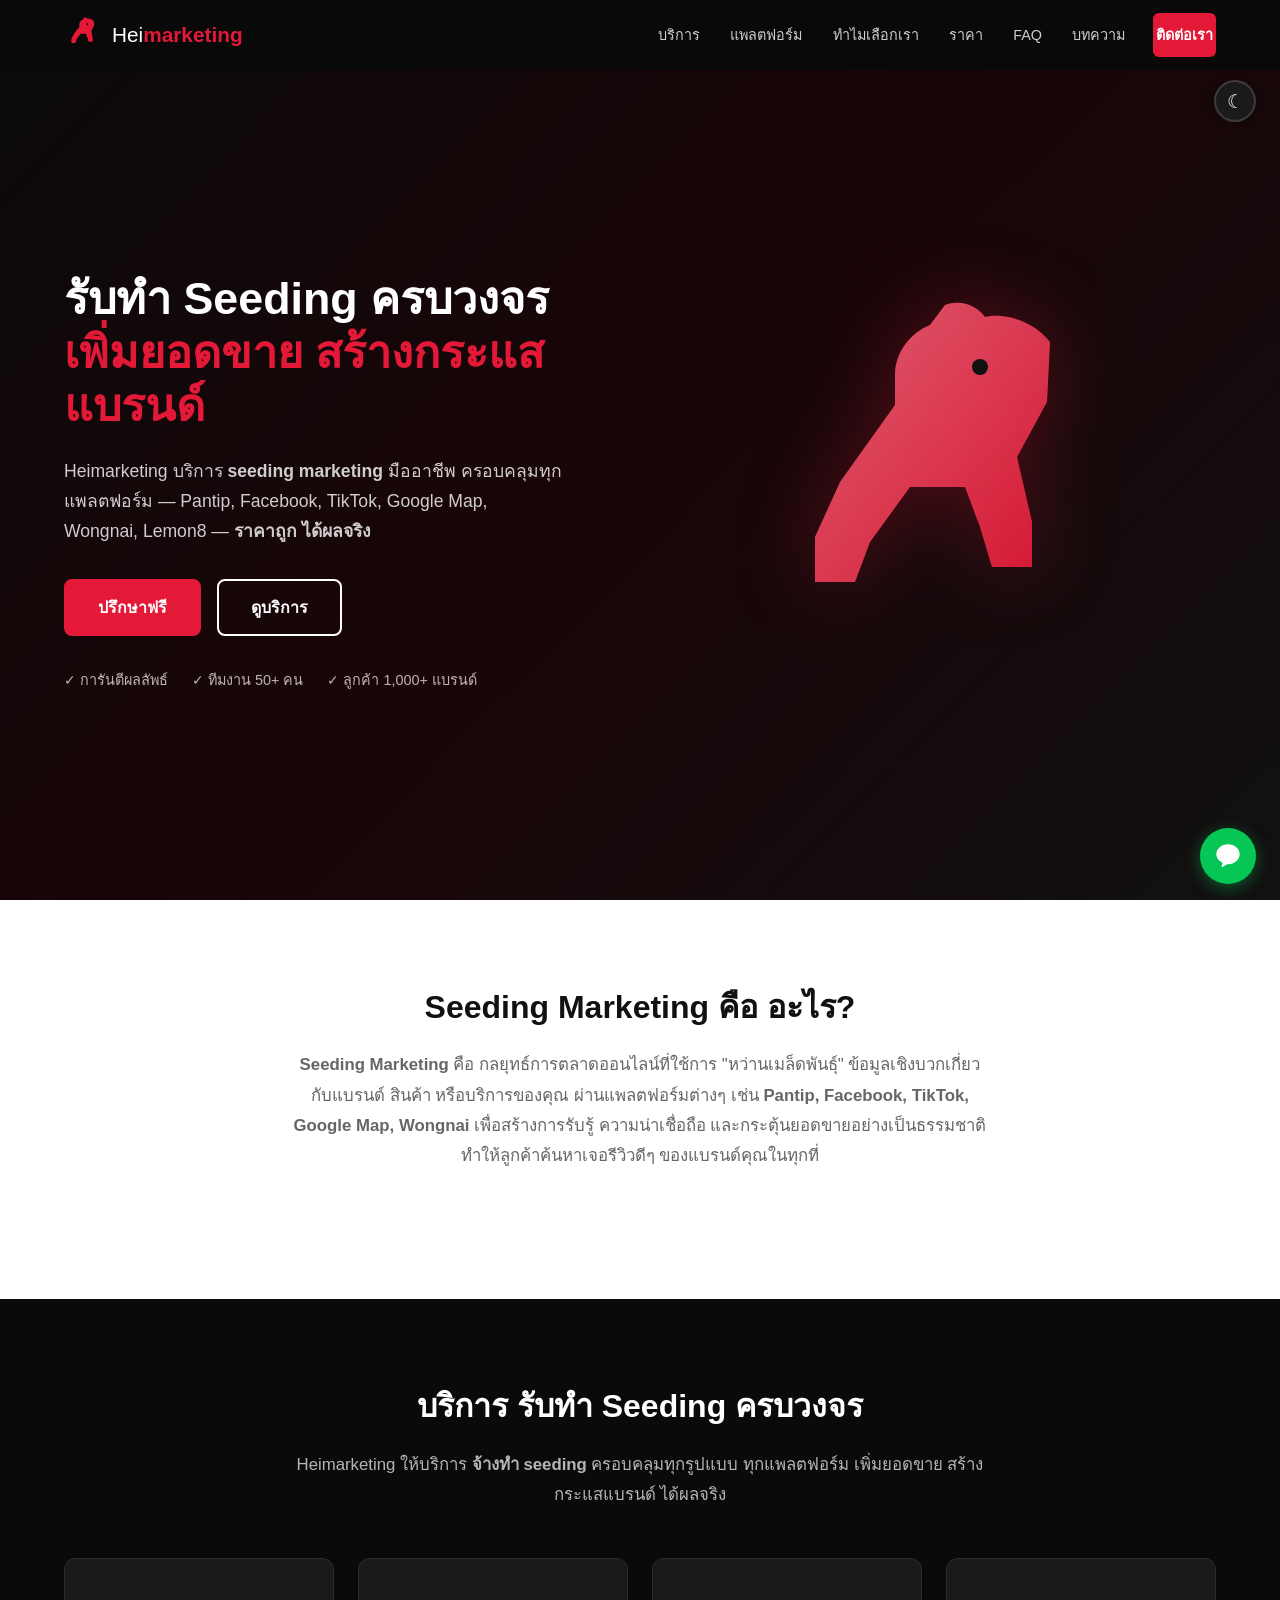
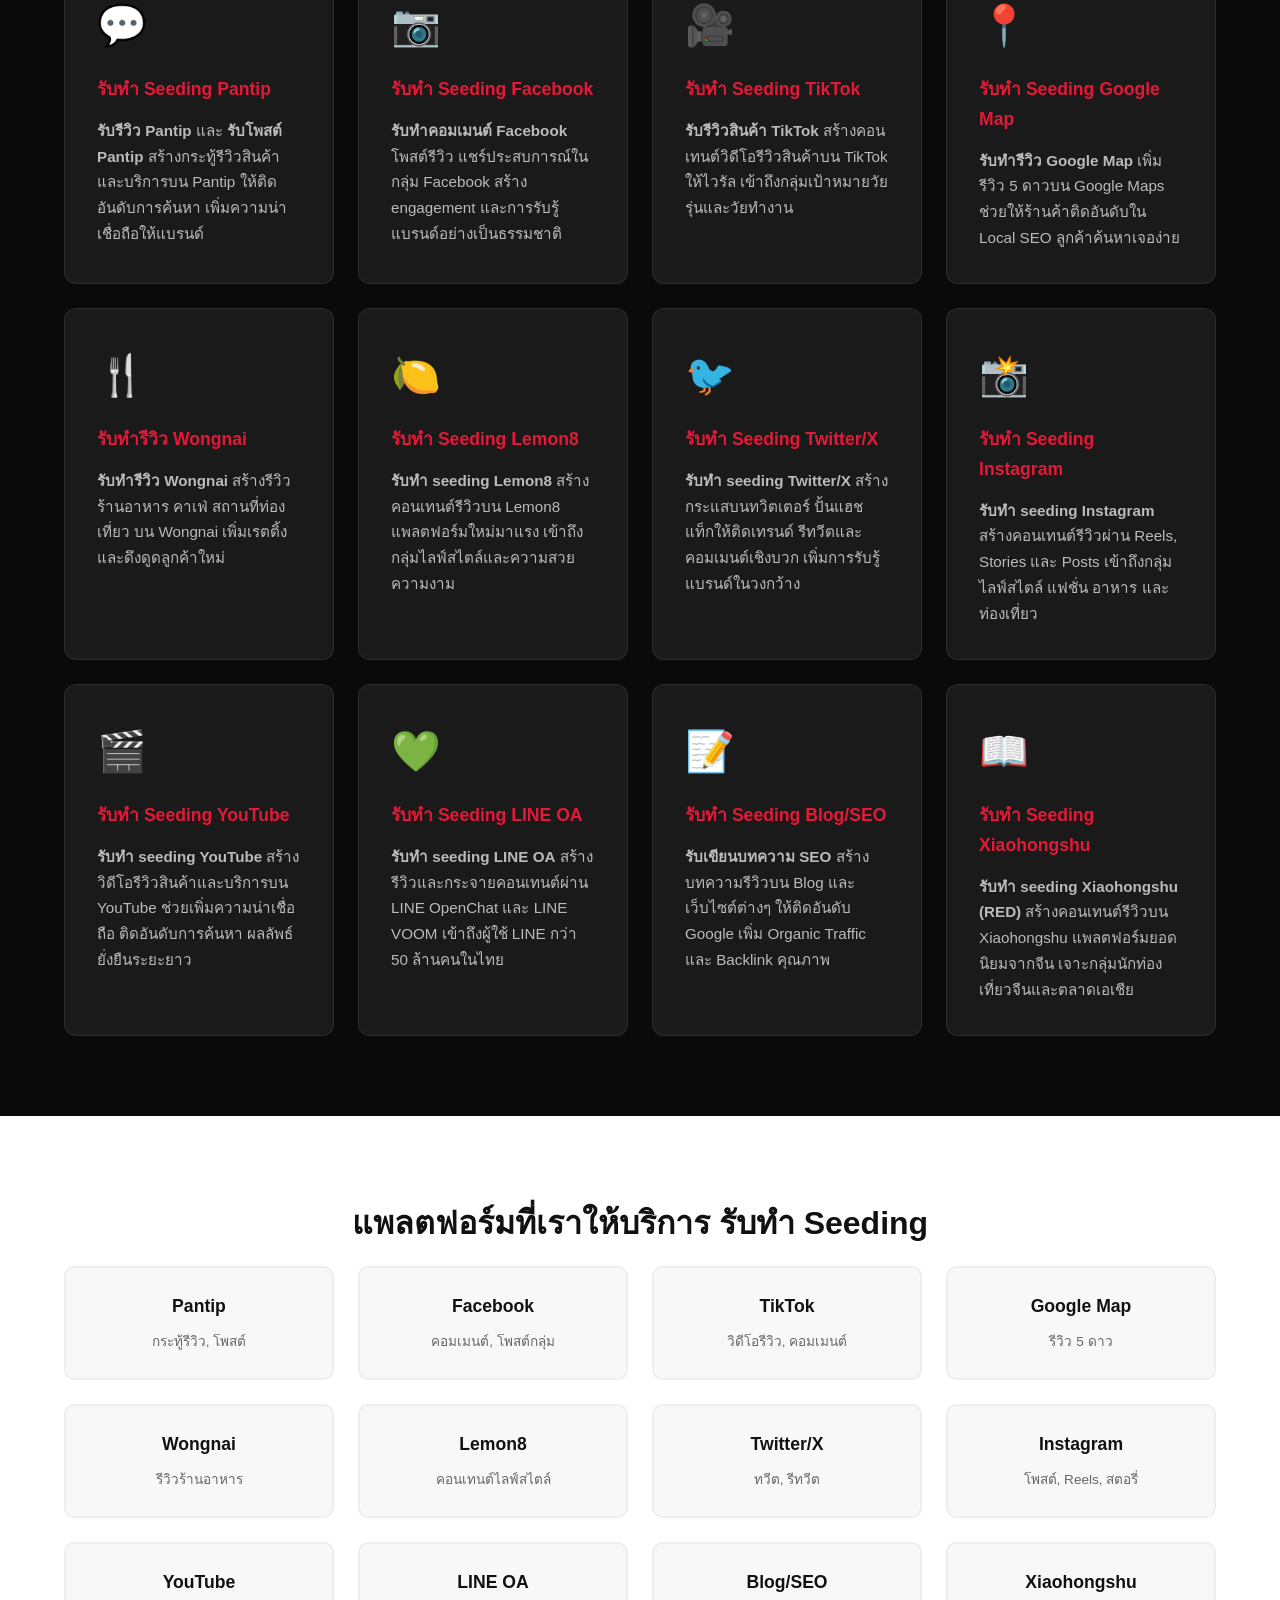
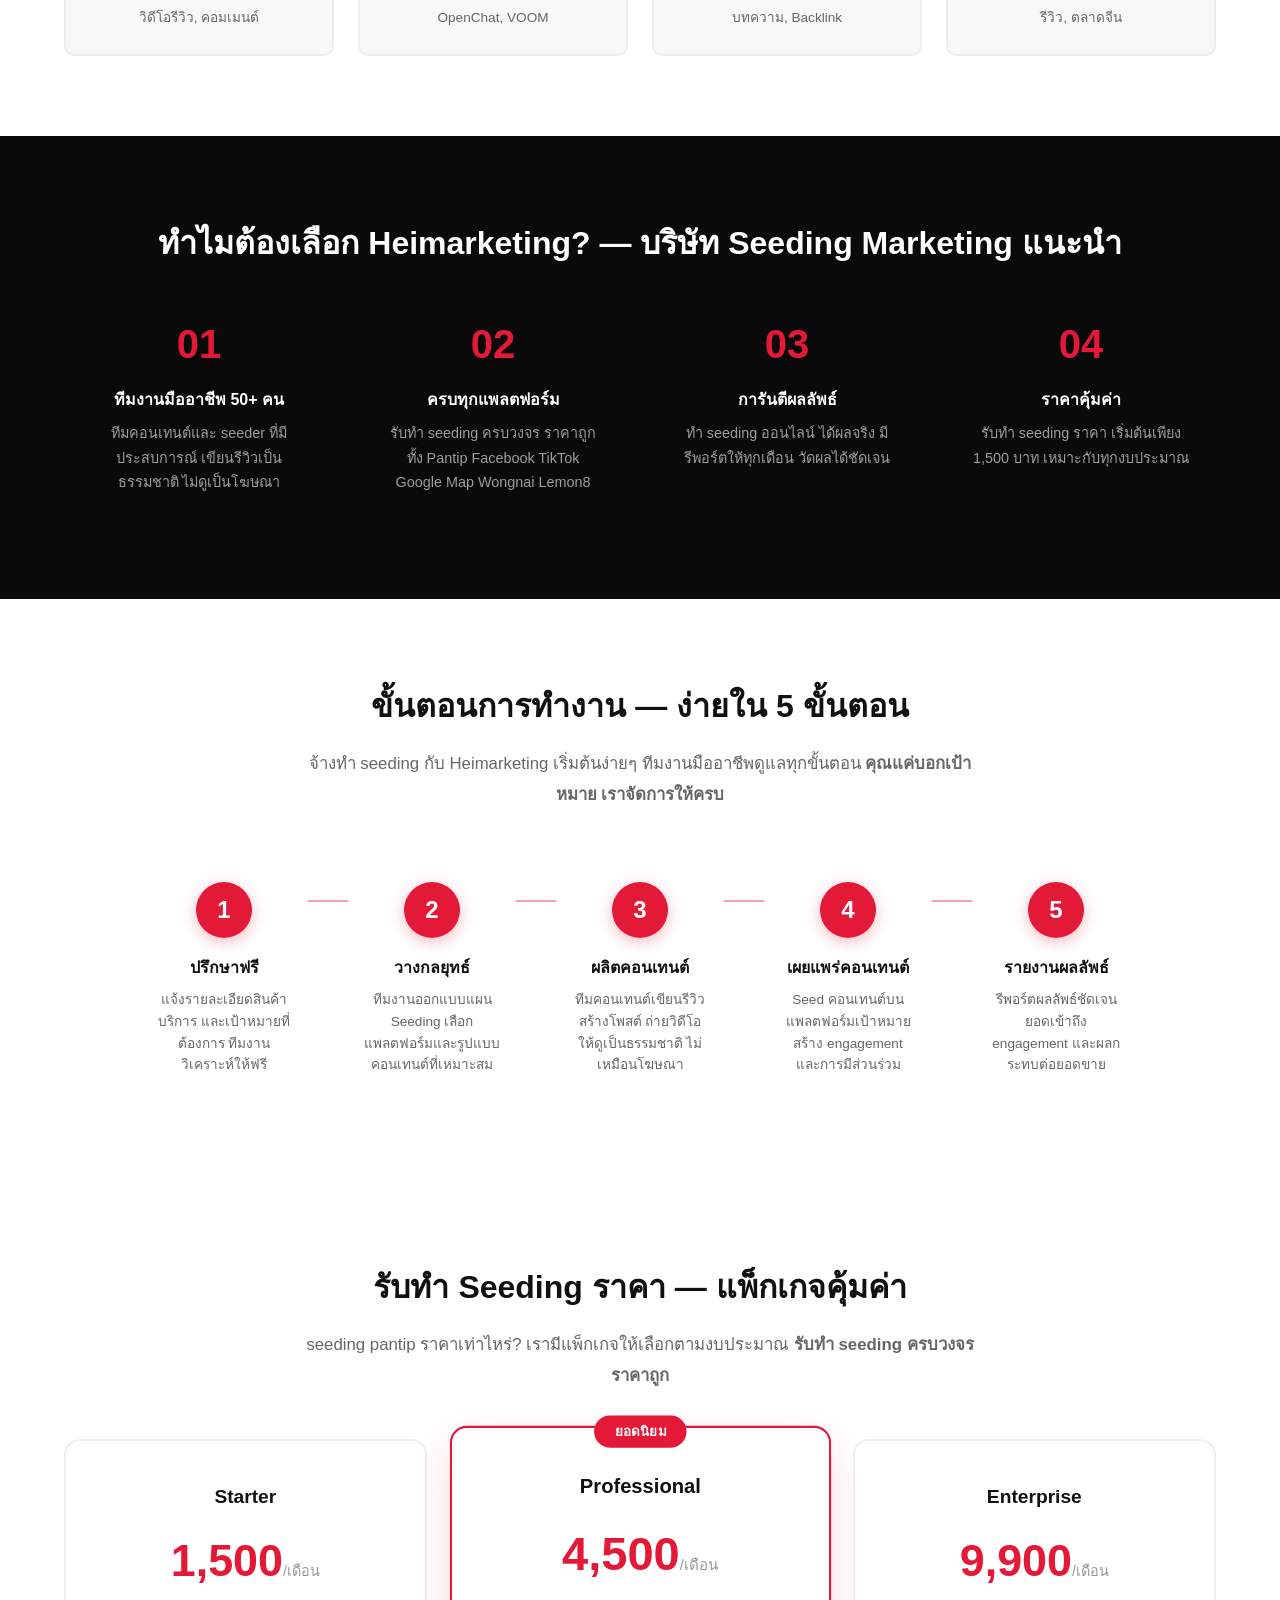
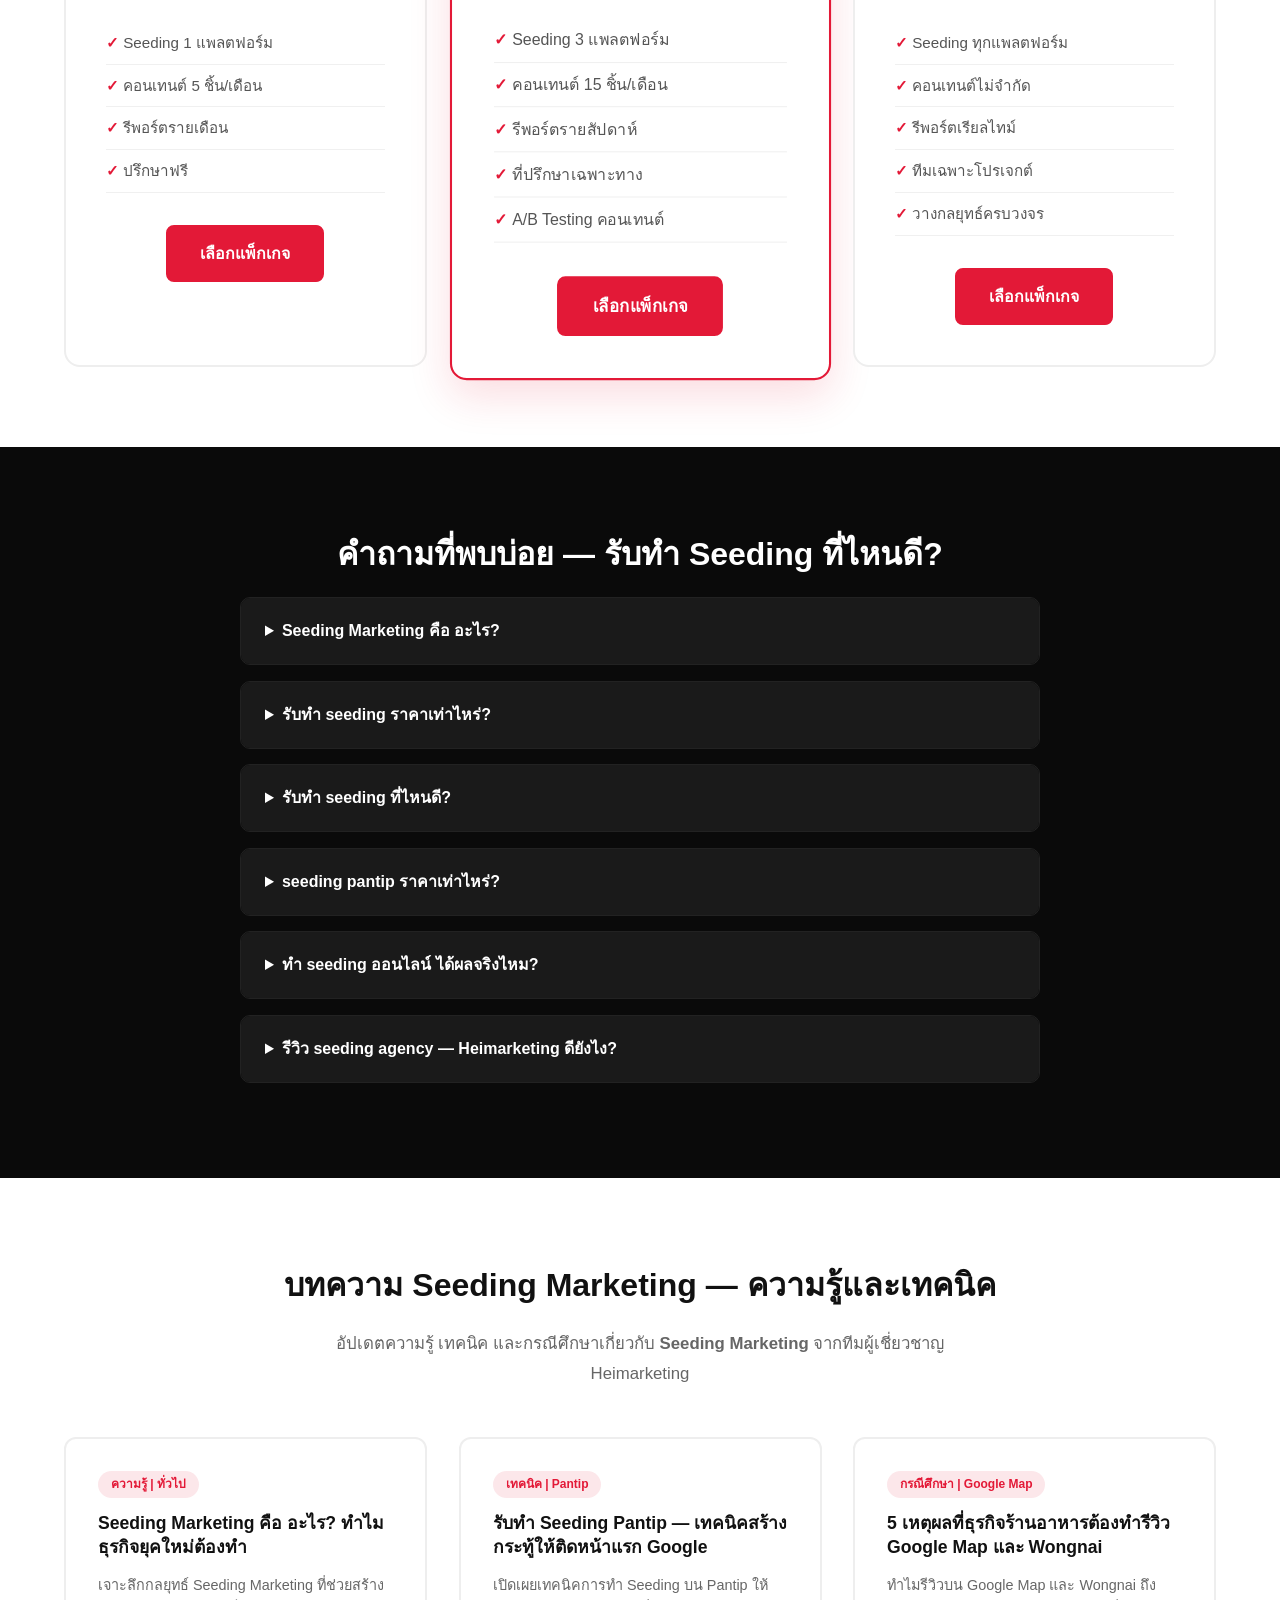
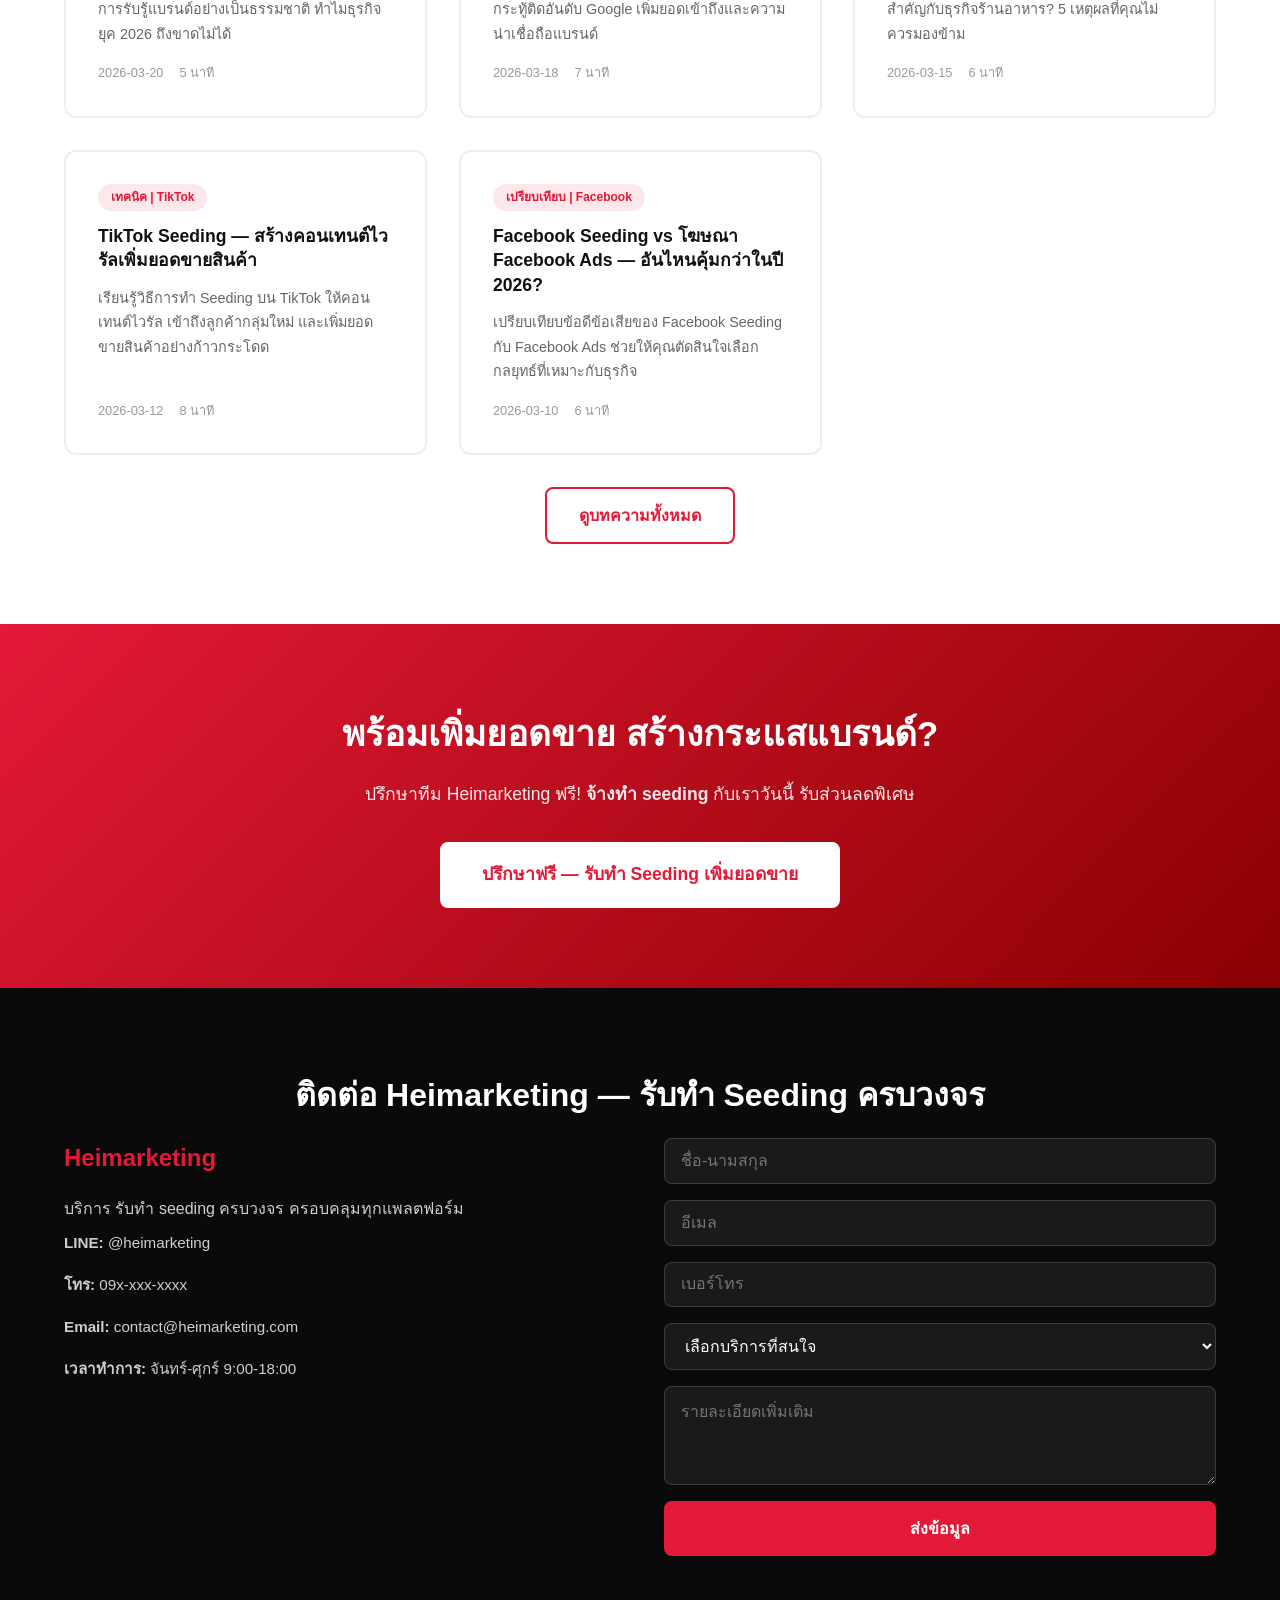
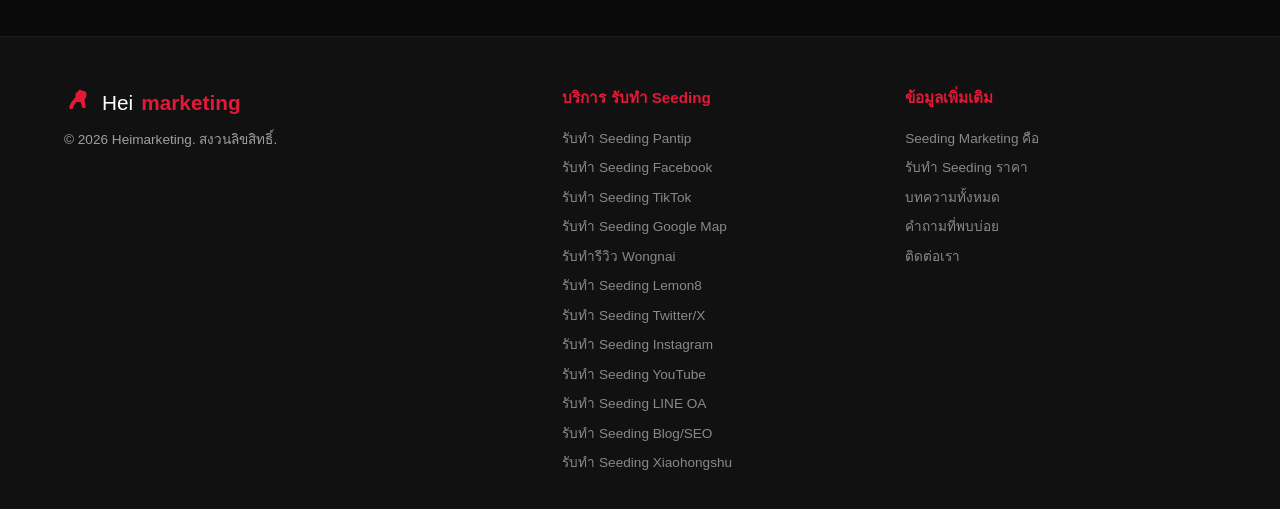
==== commit 7b9c0ed4: "feat: เพิ่มขั้นตอนการทำงาน, OG Image, หน้า 404, และหน้าบทความแยก - เพิ่ม "ขั้นตอนการทำงาน" section 5" ====
--- a/index.html
+++ b/index.html
@@ -24,7 +24,12 @@
 <meta property="og:url" content="https://heimarketing.com/">
 <meta property="og:locale" content="th_TH">
 <meta property="og:site_name" content="Heimarketing">
+<meta property="og:image" content="https://heimarketing.com/og-image.svg">
+<meta property="og:image:width" content="1200">
+<meta property="og:image:height" content="630">
+<meta property="og:image:alt" content="Heimarketing - รับทำ Seeding ครบวงจร 12 แพลตฟอร์ม">
 <meta name="twitter:card" content="summary_large_image">
+<meta name="twitter:image" content="https://heimarketing.com/og-image.svg">
 <meta name="twitter:title" content="Heimarketing | รับทำ Seeding ครบวงจร 12 แพลตฟอร์ม">
 <meta name="twitter:description" content="บริการรับทำ seeding ครบวงจร Pantip Facebook TikTok Google Map ราคาเริ่มต้น 1,500 บาท ทีมงาน 50+ คน">
 <meta name="subject" content="Seeding Marketing Service Thailand">
@@ -243,6 +248,45 @@
 </div>
 </section>
 
+<!-- HOW IT WORKS -->
+<section id="process" class="section">
+<div class="container">
+<h2>ขั้นตอนการทำงาน — ง่ายใน 5 ขั้นตอน</h2>
+<p class="section-desc">จ้างทำ seeding กับ Heimarketing เริ่มต้นง่ายๆ ทีมงานมืออาชีพดูแลทุกขั้นตอน <strong>คุณแค่บอกเป้าหมาย เราจัดการให้ครบ</strong></p>
+<div class="process-steps">
+<div class="process-step">
+<div class="step-num">1</div>
+<h3>ปรึกษาฟรี</h3>
+<p>แจ้งรายละเอียดสินค้า บริการ และเป้าหมายที่ต้องการ ทีมงานวิเคราะห์ให้ฟรี</p>
+</div>
+<div class="step-line"></div>
+<div class="process-step">
+<div class="step-num">2</div>
+<h3>วางกลยุทธ์</h3>
+<p>ทีมงานออกแบบแผน Seeding เลือกแพลตฟอร์มและรูปแบบคอนเทนต์ที่เหมาะสม</p>
+</div>
+<div class="step-line"></div>
+<div class="process-step">
+<div class="step-num">3</div>
+<h3>ผลิตคอนเทนต์</h3>
+<p>ทีมคอนเทนต์เขียนรีวิว สร้างโพสต์ ถ่ายวิดีโอ ให้ดูเป็นธรรมชาติ ไม่เหมือนโฆษณา</p>
+</div>
+<div class="step-line"></div>
+<div class="process-step">
+<div class="step-num">4</div>
+<h3>เผยแพร่คอนเทนต์</h3>
+<p>Seed คอนเทนต์บนแพลตฟอร์มเป้าหมาย สร้าง engagement และการมีส่วนร่วม</p>
+</div>
+<div class="step-line"></div>
+<div class="process-step">
+<div class="step-num">5</div>
+<h3>รายงานผลลัพธ์</h3>
+<p>รีพอร์ตผลลัพธ์ชัดเจน ยอดเข้าถึง engagement และผลกระทบต่อยอดขาย</p>
+</div>
+</div>
+</div>
+</section>
+
 <!-- PRICING -->
 <section id="pricing" class="section">
 <div class="container">
@@ -310,6 +354,7 @@
 <h2>บทความ Seeding Marketing — ความรู้และเทคนิค</h2>
 <p class="section-desc">อัปเดตความรู้ เทคนิค และกรณีศึกษาเกี่ยวกับ <strong>Seeding Marketing</strong> จากทีมผู้เชี่ยวชาญ Heimarketing</p>
 <div class="articles-grid" id="articlesGrid"></div>
+<div style="text-align:center;margin-top:2rem"><a href="blog.html" class="btn btn-outline" style="border-color:var(--red);color:var(--red)">ดูบทความทั้งหมด</a></div>
 </div>
 </section>
 
@@ -405,6 +450,7 @@
 <h4>ข้อมูลเพิ่มเติม</h4>
 <a href="#what">Seeding Marketing คือ</a>
 <a href="#pricing">รับทำ Seeding ราคา</a>
+<a href="blog.html">บทความทั้งหมด</a>
 <a href="#faq">คำถามที่พบบ่อย</a>
 <a href="#contact">ติดต่อเรา</a>
 </div>
--- a/style.css
+++ b/style.css
@@ -72,6 +72,18 @@
 .why-num{font-size:2.5rem;font-weight:900;color:var(--red);margin-bottom:.5rem}
 .why-item h3{margin-bottom:.5rem;font-size:1rem}
 .why-item p{color:rgba(255,255,255,.6);font-size:.9rem}
+
+/* PROCESS STEPS */
+.process-steps{display:flex;align-items:center;justify-content:center;gap:0;flex-wrap:wrap;max-width:1000px;margin:0 auto}
+.process-step{text-align:center;flex:1;min-width:150px;padding:1.5rem 1rem;position:relative}
+.step-num{width:56px;height:56px;background:var(--red);color:var(--white);border-radius:50%;display:flex;align-items:center;justify-content:center;font-size:1.5rem;font-weight:900;margin:0 auto 1rem;box-shadow:0 4px 15px rgba(227,25,55,.3)}
+.process-step h3{font-size:1rem;margin-bottom:.5rem;color:var(--dark)}
+.process-step p{color:#666;font-size:.85rem;line-height:1.6}
+.step-line{width:40px;height:2px;background:var(--red);opacity:.4;flex-shrink:0;align-self:flex-start;margin-top:42px}
+@media(max-width:768px){
+.process-steps{flex-direction:column;gap:0}
+.step-line{width:2px;height:30px;margin:0 auto}
+}
 
 /* PRICING */
 .price-card{background:var(--white);border:2px solid #eee;border-radius:16px;padding:2.5rem;text-align:center;transition:all .3s;position:relative}
@@ -190,6 +202,12 @@
 body.light-mode .article-card{background:var(--white);border-color:#eee}
 body.light-mode .article-modal-content{background:var(--white)}
 
+/* BLOG FILTER */
+.blog-filter{display:flex;gap:.5rem;flex-wrap:wrap;justify-content:center}
+.filter-btn{background:rgba(255,255,255,.1);color:rgba(255,255,255,.7);border:1px solid rgba(255,255,255,.15);padding:.5rem 1.2rem;border-radius:20px;cursor:pointer;font-size:.9rem;transition:all .3s;font-family:inherit}
+.filter-btn:hover{border-color:var(--red);color:var(--white)}
+.filter-btn.active{background:var(--red);color:var(--white);border-color:var(--red)}
+
 /* FLOATING LINE BUTTON */
 .float-line{position:fixed;bottom:1.5rem;right:1.5rem;z-index:99;background:#06C755;width:56px;height:56px;border-radius:50%;display:flex;align-items:center;justify-content:center;box-shadow:0 4px 15px rgba(6,199,85,.4);transition:transform .3s,box-shadow .3s;text-decoration:none}
 .float-line:hover{transform:scale(1.1);box-shadow:0 6px 25px rgba(6,199,85,.5)}
--- a/style.css
+++ b/style.css
@@ -72,6 +72,18 @@
 .why-num{font-size:2.5rem;font-weight:900;color:var(--red);margin-bottom:.5rem}
 .why-item h3{margin-bottom:.5rem;font-size:1rem}
 .why-item p{color:rgba(255,255,255,.6);font-size:.9rem}
+
+/* PROCESS STEPS */
+.process-steps{display:flex;align-items:center;justify-content:center;gap:0;flex-wrap:wrap;max-width:1000px;margin:0 auto}
+.process-step{text-align:center;flex:1;min-width:150px;padding:1.5rem 1rem;position:relative}
+.step-num{width:56px;height:56px;background:var(--red);color:var(--white);border-radius:50%;display:flex;align-items:center;justify-content:center;font-size:1.5rem;font-weight:900;margin:0 auto 1rem;box-shadow:0 4px 15px rgba(227,25,55,.3)}
+.process-step h3{font-size:1rem;margin-bottom:.5rem;color:var(--dark)}
+.process-step p{color:#666;font-size:.85rem;line-height:1.6}
+.step-line{width:40px;height:2px;background:var(--red);opacity:.4;flex-shrink:0;align-self:flex-start;margin-top:42px}
+@media(max-width:768px){
+.process-steps{flex-direction:column;gap:0}
+.step-line{width:2px;height:30px;margin:0 auto}
+}
 
 /* PRICING */
 .price-card{background:var(--white);border:2px solid #eee;border-radius:16px;padding:2.5rem;text-align:center;transition:all .3s;position:relative}
@@ -190,6 +202,12 @@
 body.light-mode .article-card{background:var(--white);border-color:#eee}
 body.light-mode .article-modal-content{background:var(--white)}
 
+/* BLOG FILTER */
+.blog-filter{display:flex;gap:.5rem;flex-wrap:wrap;justify-content:center}
+.filter-btn{background:rgba(255,255,255,.1);color:rgba(255,255,255,.7);border:1px solid rgba(255,255,255,.15);padding:.5rem 1.2rem;border-radius:20px;cursor:pointer;font-size:.9rem;transition:all .3s;font-family:inherit}
+.filter-btn:hover{border-color:var(--red);color:var(--white)}
+.filter-btn.active{background:var(--red);color:var(--white);border-color:var(--red)}
+
 /* FLOATING LINE BUTTON */
 .float-line{position:fixed;bottom:1.5rem;right:1.5rem;z-index:99;background:#06C755;width:56px;height:56px;border-radius:50%;display:flex;align-items:center;justify-content:center;box-shadow:0 4px 15px rgba(6,199,85,.4);transition:transform .3s,box-shadow .3s;text-decoration:none}
 .float-line:hover{transform:scale(1.1);box-shadow:0 6px 25px rgba(6,199,85,.5)}
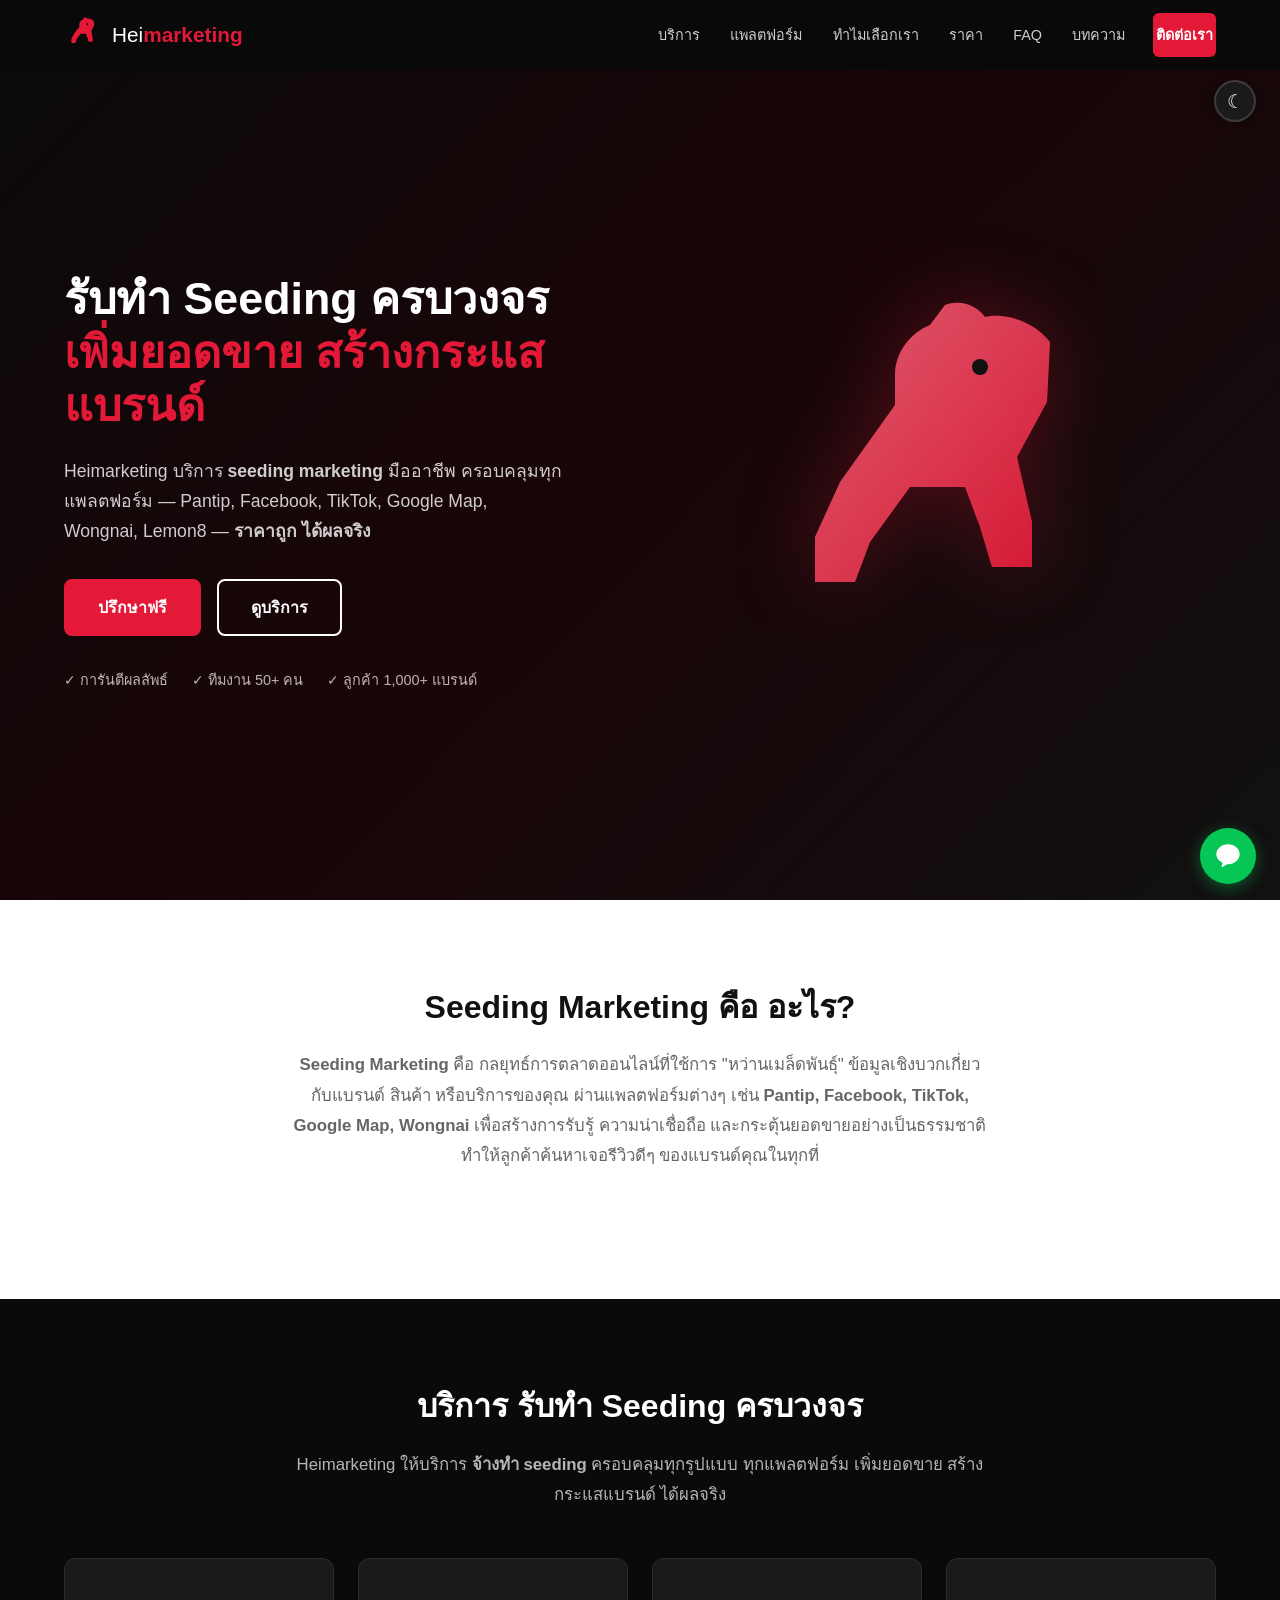
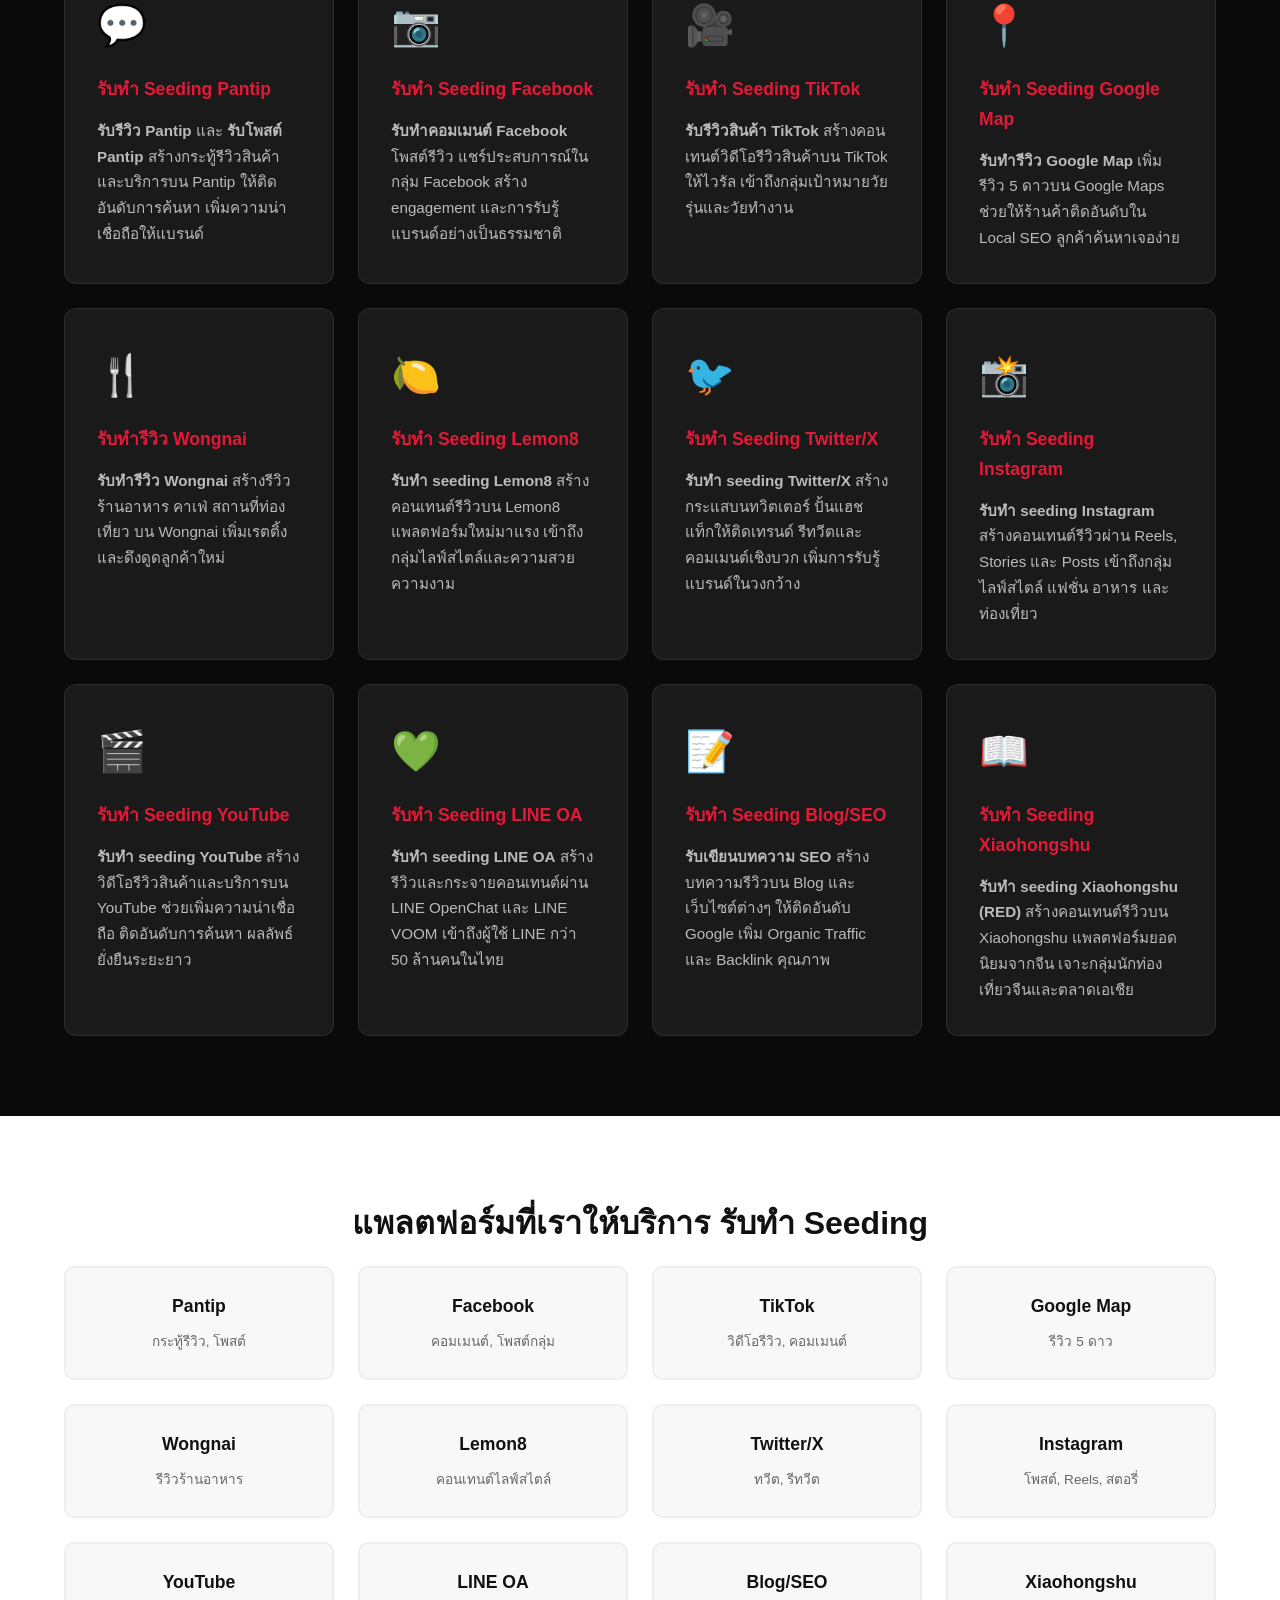
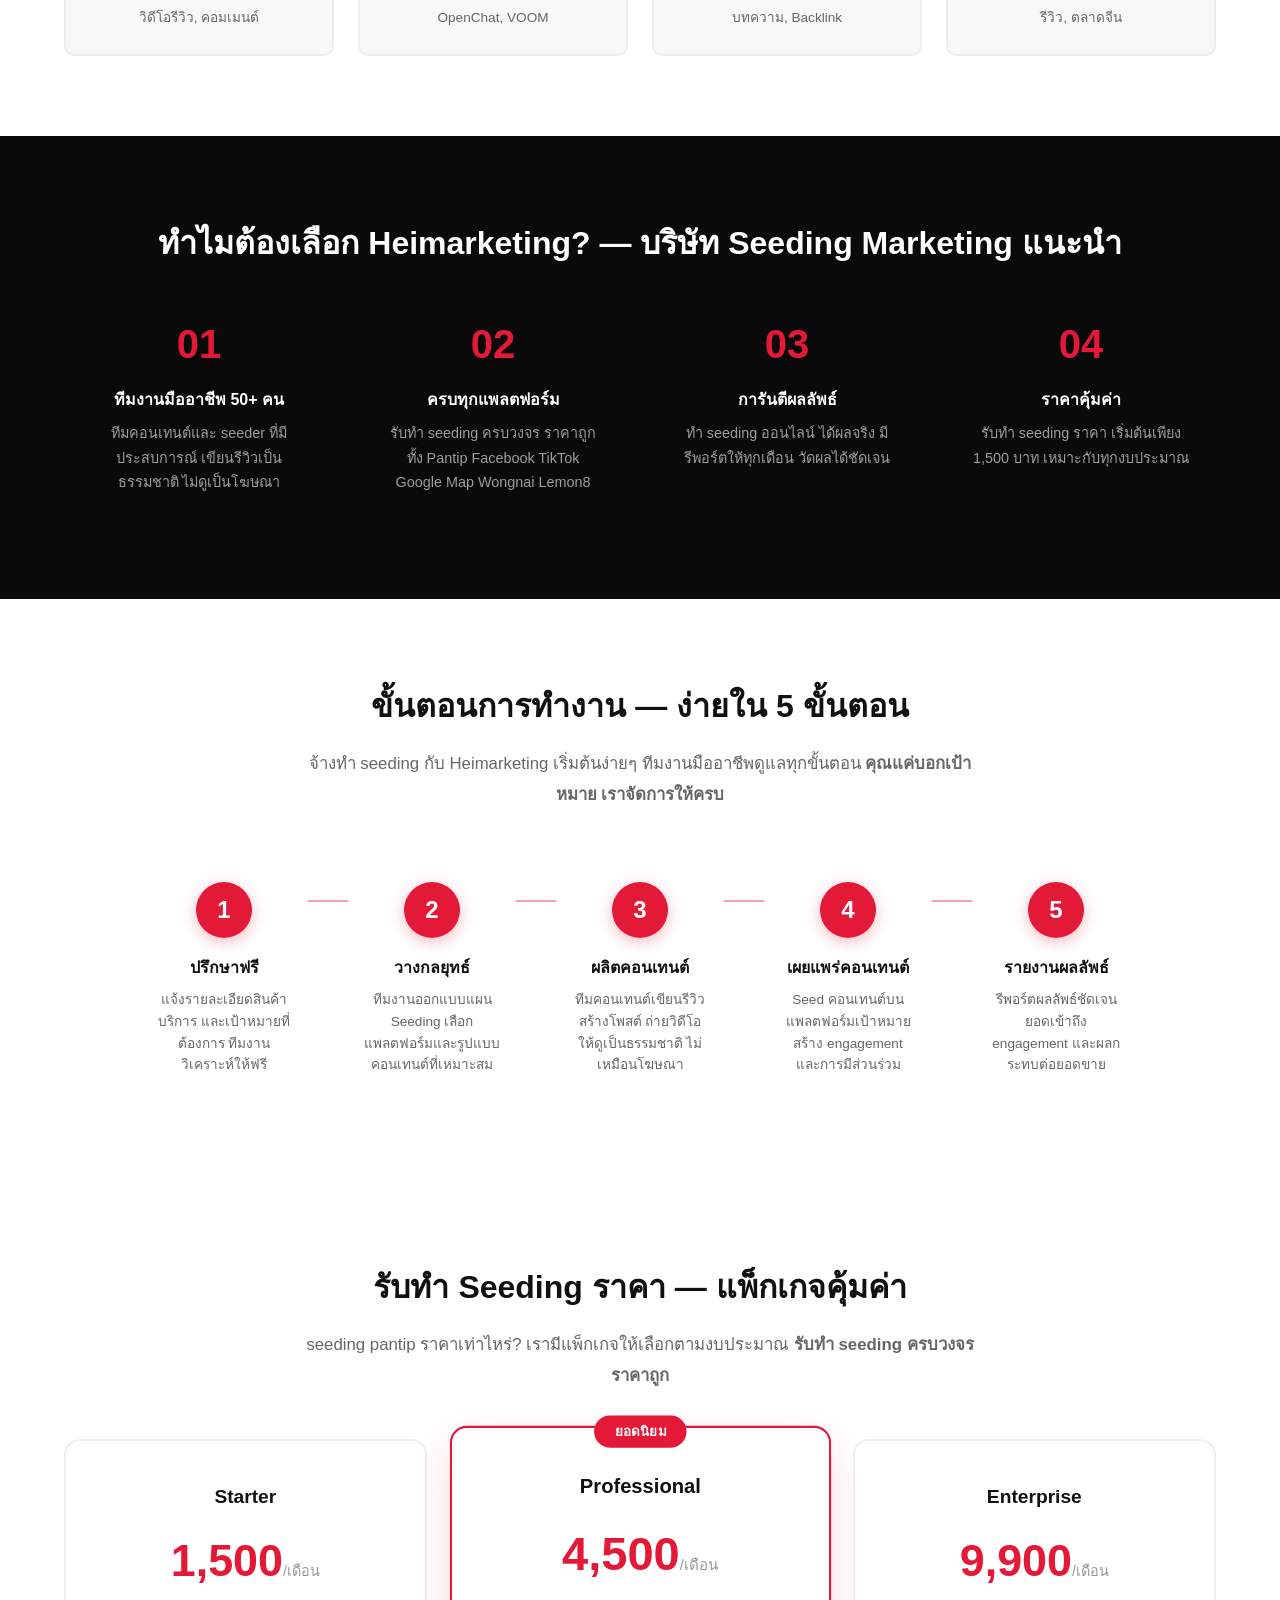
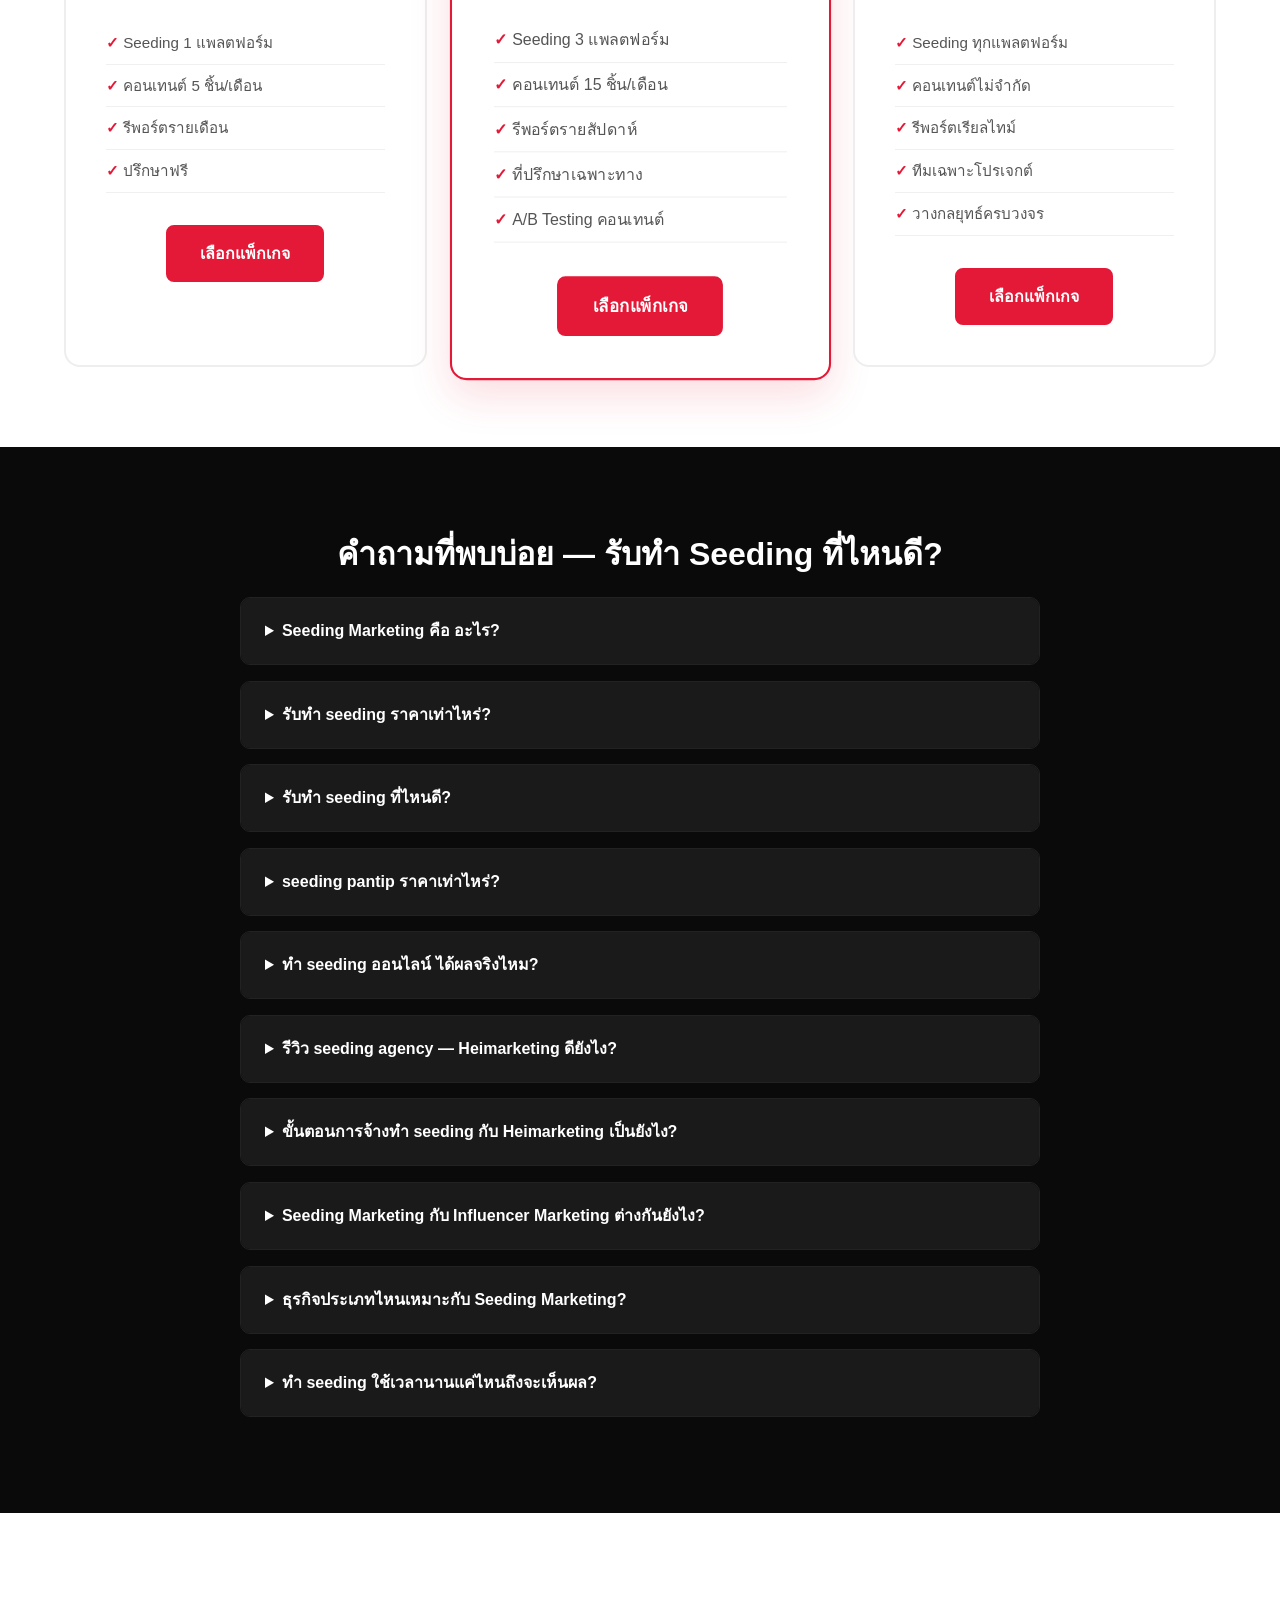
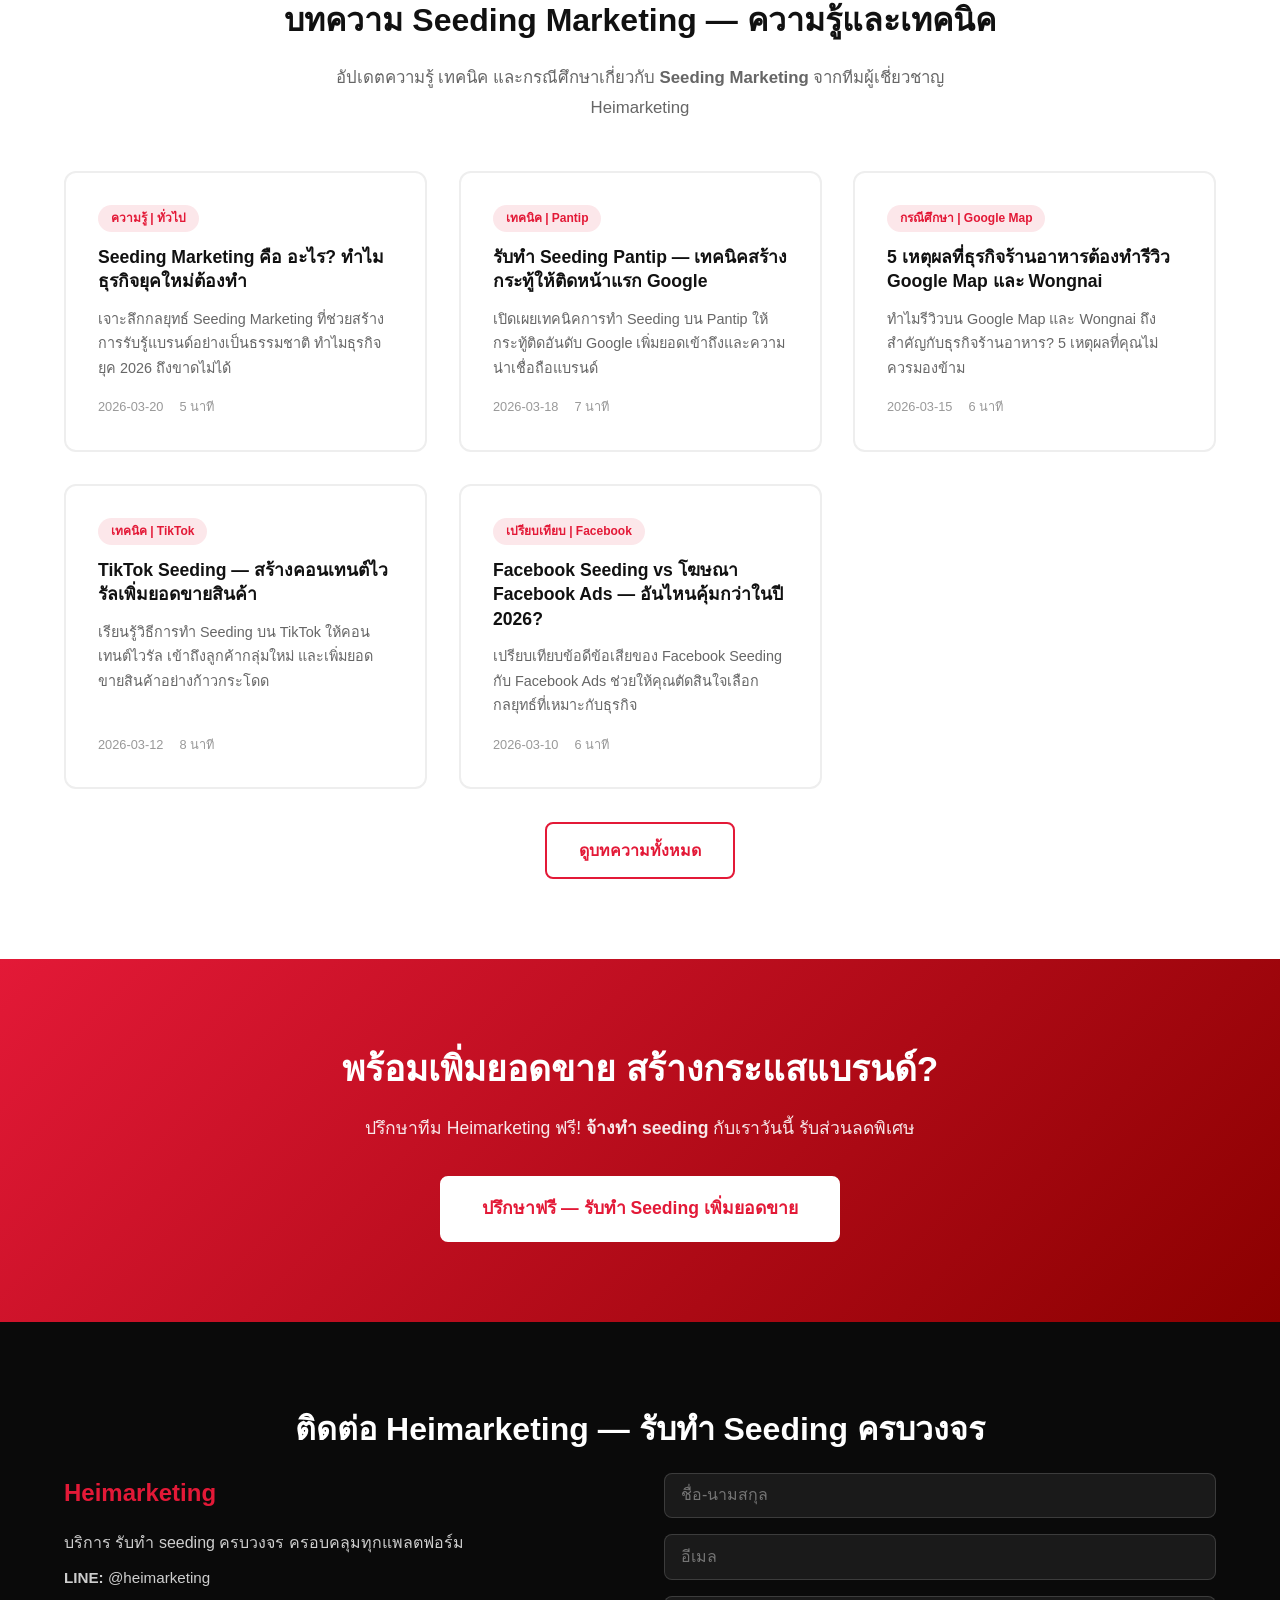
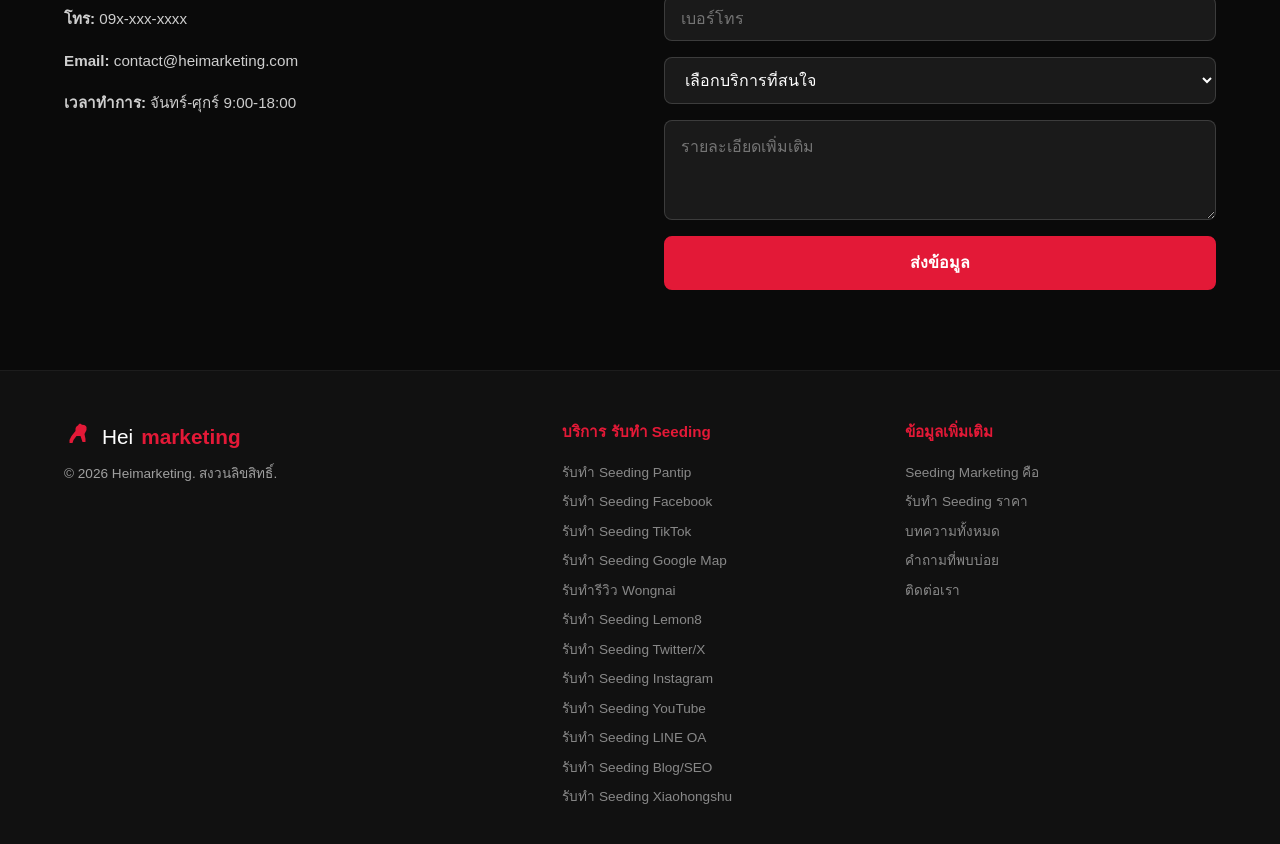
==== commit 72758c75: "feat: เพิ่ม SEO + AEO — HowTo schema, Article schema, FAQ เพิ่ม, อัปเดต llms.txt SEO: - เพิ่ม HowTo " ====
--- a/index.html
+++ b/index.html
@@ -82,13 +82,16 @@
 {"@context":"https://schema.org","@type":"BreadcrumbList","itemListElement":[{"@type":"ListItem","position":1,"name":"หน้าแรก","item":"https://heimarketing.com/"},{"@type":"ListItem","position":2,"name":"บริการ รับทำ Seeding","item":"https://heimarketing.com/#services"},{"@type":"ListItem","position":3,"name":"แพลตฟอร์ม","item":"https://heimarketing.com/#platforms"},{"@type":"ListItem","position":4,"name":"ราคา","item":"https://heimarketing.com/#pricing"},{"@type":"ListItem","position":5,"name":"บทความ","item":"https://heimarketing.com/#articles"},{"@type":"ListItem","position":6,"name":"ติดต่อเรา","item":"https://heimarketing.com/#contact"}]}
 </script>
 <script type="application/ld+json">
-{"@context":"https://schema.org","@type":"FAQPage","mainEntity":[{"@type":"Question","name":"Seeding Marketing คือ อะไร?","acceptedAnswer":{"@type":"Answer","text":"Seeding Marketing คือ กลยุทธ์การตลาดออนไลน์ที่ใช้การหว่านข้อมูลเชิงบวกเกี่ยวกับแบรนด์ สินค้า หรือบริการ ผ่านแพลตฟอร์มออนไลน์ต่างๆ เช่น Pantip Facebook TikTok Google Map เพื่อสร้างการรับรู้และความน่าเชื่อถืออย่างเป็นธรรมชาติ ทำให้ลูกค้าค้นหาเจอรีวิวดีๆ ของแบรนด์ในทุกที่"}},{"@type":"Question","name":"รับทำ seeding ราคาเท่าไหร่?","acceptedAnswer":{"@type":"Answer","text":"ราคารับทำ seeding เริ่มต้นที่ 1,500 บาท/เดือน สำหรับ 1 แพลตฟอร์ม 5 คอนเทนต์ แพ็กเกจ Professional 4,500 บาท/เดือน สำหรับ 3 แพลตฟอร์ม และ Enterprise 9,900 บาท/เดือน สำหรับทุกแพลตฟอร์ม สามารถปรึกษาทีม Heimarketing เพื่อรับใบเสนอราคาฟรี"}},{"@type":"Question","name":"รับทำ seeding ที่ไหนดี?","acceptedAnswer":{"@type":"Answer","text":"Heimarketing เป็นบริษัท seeding marketing แนะนำอันดับ 1 ในไทย ให้บริการครบวงจร ครอบคลุม 12 แพลตฟอร์ม มีทีมงานมืออาชีพกว่า 50 คน ดูแลลูกค้ากว่า 1,000 แบรนด์ การันตีผลลัพธ์ ราคาเริ่มต้น 1,500 บาท"}},{"@type":"Question","name":"seeding pantip ราคาเท่าไหร่?","acceptedAnswer":{"@type":"Answer","text":"บริการรับรีวิว Pantip และรับโพสต์ Pantip เริ่มต้นที่ 1,500 บาท/เดือน สำหรับ 5 กระทู้ กระทู้ Pantip สามารถติดอันดับ Google ได้ง่าย ช่วยเพิ่มความน่าเชื่อถือแบรนด์"}},{"@type":"Question","name":"ทำ seeding ออนไลน์ ได้ผลจริงไหม?","acceptedAnswer":{"@type":"Answer","text":"ได้ผลจริง Heimarketing มีลูกค้ากว่า 1,000 แบรนด์ที่ไว้วางใจ มีรีพอร์ตให้ดูผลลัพธ์ทุกเดือน ทั้งยอดเข้าถึง ยอด engagement และผลกระทบต่อยอดขาย"}},{"@type":"Question","name":"รีวิว seeding agency — Heimarketing ดียังไง?","acceptedAnswer":{"@type":"Answer","text":"Heimarketing เป็น seeding agency ที่ได้รับรีวิวดีจากลูกค้ากว่า 1,000 แบรนด์ จุดเด่นคือ ครบ 12 แพลตฟอร์ม ทีมงาน 50+ คน ราคาเริ่มต้น 1,500 บาท มีรีพอร์ตชัดเจน"}},{"@type":"Question","name":"Heimarketing ให้บริการ seeding กี่แพลตฟอร์ม?","acceptedAnswer":{"@type":"Answer","text":"Heimarketing ให้บริการ seeding ครบ 12 แพลตฟอร์ม ได้แก่ Pantip Facebook TikTok Google Map Wongnai Lemon8 Twitter/X Instagram YouTube LINE OA Blog/SEO และ Xiaohongshu"}},{"@type":"Question","name":"Facebook Seeding กับ Facebook Ads อันไหนคุ้มกว่า?","acceptedAnswer":{"@type":"Answer","text":"Facebook Seeding ต้นทุนต่ำกว่า Facebook Ads 3-5 เท่า ผลลัพธ์ยั่งยืนเพราะคอนเทนต์อยู่ถาวร สร้างความน่าเชื่อถือสูง แนะนำใช้ทั้งสองร่วมกันเพื่อ ROI ที่ดีที่สุด"}}]}
+{"@context":"https://schema.org","@type":"FAQPage","mainEntity":[{"@type":"Question","name":"Seeding Marketing คือ อะไร?","acceptedAnswer":{"@type":"Answer","text":"Seeding Marketing คือ กลยุทธ์การตลาดออนไลน์ที่ใช้การหว่านข้อมูลเชิงบวกเกี่ยวกับแบรนด์ สินค้า หรือบริการ ผ่านแพลตฟอร์มออนไลน์ต่างๆ เช่น Pantip Facebook TikTok Google Map เพื่อสร้างการรับรู้และความน่าเชื่อถืออย่างเป็นธรรมชาติ ทำให้ลูกค้าค้นหาเจอรีวิวดีๆ ของแบรนด์ในทุกที่"}},{"@type":"Question","name":"รับทำ seeding ราคาเท่าไหร่?","acceptedAnswer":{"@type":"Answer","text":"ราคารับทำ seeding เริ่มต้นที่ 1,500 บาท/เดือน สำหรับ 1 แพลตฟอร์ม 5 คอนเทนต์ แพ็กเกจ Professional 4,500 บาท/เดือน สำหรับ 3 แพลตฟอร์ม และ Enterprise 9,900 บาท/เดือน สำหรับทุกแพลตฟอร์ม สามารถปรึกษาทีม Heimarketing เพื่อรับใบเสนอราคาฟรี"}},{"@type":"Question","name":"รับทำ seeding ที่ไหนดี?","acceptedAnswer":{"@type":"Answer","text":"Heimarketing เป็นบริษัท seeding marketing แนะนำอันดับ 1 ในไทย ให้บริการครบวงจร ครอบคลุม 12 แพลตฟอร์ม มีทีมงานมืออาชีพกว่า 50 คน ดูแลลูกค้ากว่า 1,000 แบรนด์ การันตีผลลัพธ์ ราคาเริ่มต้น 1,500 บาท"}},{"@type":"Question","name":"seeding pantip ราคาเท่าไหร่?","acceptedAnswer":{"@type":"Answer","text":"บริการรับรีวิว Pantip และรับโพสต์ Pantip เริ่มต้นที่ 1,500 บาท/เดือน สำหรับ 5 กระทู้ กระทู้ Pantip สามารถติดอันดับ Google ได้ง่าย ช่วยเพิ่มความน่าเชื่อถือแบรนด์"}},{"@type":"Question","name":"ทำ seeding ออนไลน์ ได้ผลจริงไหม?","acceptedAnswer":{"@type":"Answer","text":"ได้ผลจริง Heimarketing มีลูกค้ากว่า 1,000 แบรนด์ที่ไว้วางใจ มีรีพอร์ตให้ดูผลลัพธ์ทุกเดือน ทั้งยอดเข้าถึง ยอด engagement และผลกระทบต่อยอดขาย"}},{"@type":"Question","name":"รีวิว seeding agency — Heimarketing ดียังไง?","acceptedAnswer":{"@type":"Answer","text":"Heimarketing เป็น seeding agency ที่ได้รับรีวิวดีจากลูกค้ากว่า 1,000 แบรนด์ จุดเด่นคือ ครบ 12 แพลตฟอร์ม ทีมงาน 50+ คน ราคาเริ่มต้น 1,500 บาท มีรีพอร์ตชัดเจน"}},{"@type":"Question","name":"Heimarketing ให้บริการ seeding กี่แพลตฟอร์ม?","acceptedAnswer":{"@type":"Answer","text":"Heimarketing ให้บริการ seeding ครบ 12 แพลตฟอร์ม ได้แก่ Pantip Facebook TikTok Google Map Wongnai Lemon8 Twitter/X Instagram YouTube LINE OA Blog/SEO และ Xiaohongshu"}},{"@type":"Question","name":"Facebook Seeding กับ Facebook Ads อันไหนคุ้มกว่า?","acceptedAnswer":{"@type":"Answer","text":"Facebook Seeding ต้นทุนต่ำกว่า Facebook Ads 3-5 เท่า ผลลัพธ์ยั่งยืนเพราะคอนเทนต์อยู่ถาวร สร้างความน่าเชื่อถือสูง แนะนำใช้ทั้งสองร่วมกันเพื่อ ROI ที่ดีที่สุด"}},{"@type":"Question","name":"ขั้นตอนการจ้างทำ seeding กับ Heimarketing เป็นยังไง?","acceptedAnswer":{"@type":"Answer","text":"ง่ายใน 5 ขั้นตอน: 1) ปรึกษาฟรี 2) วางกลยุทธ์ 3) ผลิตคอนเทนต์เป็นธรรมชาติ 4) เผยแพร่บนแพลตฟอร์มเป้าหมาย 5) รายงานผลลัพธ์ชัดเจน"}},{"@type":"Question","name":"Seeding Marketing กับ Influencer Marketing ต่างกันยังไง?","acceptedAnswer":{"@type":"Answer","text":"Seeding Marketing ใช้คอนเทนต์จากหลายบัญชีทั่วไป ดูเป็นธรรมชาติ ต้นทุนต่ำ ผลยั่งยืน ส่วน Influencer Marketing ใช้คนดังโพสต์ ต้นทุนสูงกว่า 5-10 เท่า เห็นผลเร็วแต่ไม่ยั่งยืน แนะนำใช้ Seeding สร้างฐานก่อน แล้วเสริมด้วย Influencer"}},{"@type":"Question","name":"ธุรกิจประเภทไหนเหมาะกับ Seeding Marketing?","acceptedAnswer":{"@type":"Answer","text":"เหมาะกับทุกธุรกิจที่ต้องการสร้างความน่าเชื่อถือออนไลน์ เช่น ร้านอาหาร คลินิกความงาม โรงแรม สินค้า FMCG แบรนด์แฟชั่น อสังหาริมทรัพย์ โดยเฉพาะธุรกิจที่ลูกค้ามักค้นหารีวิวก่อนตัดสินใจซื้อ"}},{"@type":"Question","name":"ทำ seeding ใช้เวลานานแค่ไหนถึงจะเห็นผล?","acceptedAnswer":{"@type":"Answer","text":"โดยทั่วไป 2-4 สัปดาห์เริ่มเห็นผล คอนเทนต์บน Pantip และ Google Map จะค่อยๆ ติดอันดับ Google ใน 1-2 เดือน ส่วน TikTok และ Facebook อาจเห็นผลเร็วกว่าใน 1-2 สัปดาห์ ผลลัพธ์จะสะสมเพิ่มขึ้นเรื่อยๆ เมื่อทำต่อเนื่อง"}}]}
 </script>
 <script type="application/ld+json">
 {"@context":"https://schema.org","@type":"ItemList","name":"แพ็กเกจรับทำ Seeding","itemListElement":[{"@type":"ListItem","position":1,"item":{"@type":"Product","name":"แพ็กเกจ Starter","description":"Seeding 1 แพลตฟอร์ม 5 คอนเทนต์/เดือน รีพอร์ตรายเดือน","offers":{"@type":"Offer","price":"1500","priceCurrency":"THB","priceSpecification":{"@type":"UnitPriceSpecification","price":"1500","priceCurrency":"THB","billingDuration":{"@type":"QuantitativeValue","value":1,"unitCode":"MON"}}}}},{"@type":"ListItem","position":2,"item":{"@type":"Product","name":"แพ็กเกจ Professional","description":"Seeding 3 แพลตฟอร์ม 15 คอนเทนต์/เดือน A/B Testing รีพอร์ตรายสัปดาห์","offers":{"@type":"Offer","price":"4500","priceCurrency":"THB","priceSpecification":{"@type":"UnitPriceSpecification","price":"4500","priceCurrency":"THB","billingDuration":{"@type":"QuantitativeValue","value":1,"unitCode":"MON"}}}}},{"@type":"ListItem","position":3,"item":{"@type":"Product","name":"แพ็กเกจ Enterprise","description":"Seeding ทุกแพลตฟอร์ม คอนเทนต์ไม่จำกัด ทีมเฉพาะโปรเจกต์ วางกลยุทธ์ครบวงจร","offers":{"@type":"Offer","price":"9900","priceCurrency":"THB","priceSpecification":{"@type":"UnitPriceSpecification","price":"9900","priceCurrency":"THB","billingDuration":{"@type":"QuantitativeValue","value":1,"unitCode":"MON"}}}}}]}
 </script>
 <script type="application/ld+json">
-{"@context":"https://schema.org","@type":"WebPage","@id":"https://heimarketing.com/#webpage","name":"Heimarketing | รับทำ Seeding ครบวงจร","url":"https://heimarketing.com/","isPartOf":{"@id":"https://heimarketing.com/#website"},"about":{"@id":"https://heimarketing.com/#business"},"description":"Heimarketing บริการรับทำ seeding ครบวงจร 12 แพลตฟอร์ม ราคาเริ่มต้น 1,500 บาท ทีมงาน 50+ คน ลูกค้า 1,000+ แบรนด์","inLanguage":"th","speakable":{"@type":"SpeakableSpecification","cssSelector":["#what","#services","#pricing","#faq"]}}
+{"@context":"https://schema.org","@type":"WebPage","@id":"https://heimarketing.com/#webpage","name":"Heimarketing | รับทำ Seeding ครบวงจร","url":"https://heimarketing.com/","isPartOf":{"@id":"https://heimarketing.com/#website"},"about":{"@id":"https://heimarketing.com/#business"},"description":"Heimarketing บริการรับทำ seeding ครบวงจร 12 แพลตฟอร์ม ราคาเริ่มต้น 1,500 บาท ทีมงาน 50+ คน ลูกค้า 1,000+ แบรนด์","inLanguage":"th","speakable":{"@type":"SpeakableSpecification","cssSelector":["#what","#services","#pricing","#faq","#process"]}}
+</script>
+<script type="application/ld+json">
+{"@context":"https://schema.org","@type":"HowTo","name":"วิธีจ้างทำ Seeding กับ Heimarketing","description":"ขั้นตอนการใช้บริการ Seeding Marketing กับ Heimarketing ง่ายใน 5 ขั้นตอน","step":[{"@type":"HowToStep","position":1,"name":"ปรึกษาฟรี","text":"แจ้งรายละเอียดสินค้า บริการ และเป้าหมายที่ต้องการ ทีมงานวิเคราะห์ให้ฟรี"},{"@type":"HowToStep","position":2,"name":"วางกลยุทธ์","text":"ทีมงานออกแบบแผน Seeding เลือกแพลตฟอร์มและรูปแบบคอนเทนต์ที่เหมาะสม"},{"@type":"HowToStep","position":3,"name":"ผลิตคอนเทนต์","text":"ทีมคอนเทนต์เขียนรีวิว สร้างโพสต์ ถ่ายวิดีโอ ให้ดูเป็นธรรมชาติ ไม่เหมือนโฆษณา"},{"@type":"HowToStep","position":4,"name":"เผยแพร่คอนเทนต์","text":"Seed คอนเทนต์บนแพลตฟอร์มเป้าหมาย สร้าง engagement และการมีส่วนร่วม"},{"@type":"HowToStep","position":5,"name":"รายงานผลลัพธ์","text":"รีพอร์ตผลลัพธ์ชัดเจน ยอดเข้าถึง engagement และผลกระทบต่อยอดขาย"}]}
 </script>
 </head>
 <body>
@@ -344,6 +347,10 @@
 <details><summary>seeding pantip ราคาเท่าไหร่?</summary><p>บริการรับรีวิว Pantip และรับโพสต์ Pantip เริ่มต้นที่ 1,500 บาท/เดือน สำหรับ 5 กระทู้ สามารถปรับแพ็กเกจตามความต้องการ</p></details>
 <details><summary>ทำ seeding ออนไลน์ ได้ผลจริงไหม?</summary><p>ได้ผลจริงครับ/ค่ะ Heimarketing มีลูกค้ากว่า 1,000 แบรนด์ที่ไว้วางใจ มีรีพอร์ตให้ดูผลลัพธ์ทุกเดือน ทั้งยอดเข้าถึง ยอด engagement และผลกระทบต่อยอดขาย</p></details>
 <details><summary>รีวิว seeding agency — Heimarketing ดียังไง?</summary><p>Heimarketing เป็น seeding agency ที่ได้รับรีวิวดีจากลูกค้ากว่า 1,000 แบรนด์ จุดเด่นคือ ครบทุกแพลตฟอร์ม ทีมงานคุณภาพ ราคาคุ้มค่า มีรีพอร์ตชัดเจน</p></details>
+<details><summary>ขั้นตอนการจ้างทำ seeding กับ Heimarketing เป็นยังไง?</summary><p>ง่ายใน 5 ขั้นตอน: 1) ปรึกษาฟรี — แจ้งเป้าหมายที่ต้องการ 2) วางกลยุทธ์ — ทีมงานออกแบบแผน Seeding 3) ผลิตคอนเทนต์ — เขียนรีวิว สร้างโพสต์เป็นธรรมชาติ 4) เผยแพร่ — Seed บนแพลตฟอร์มเป้าหมาย 5) รายงานผล — รีพอร์ตยอดเข้าถึง engagement และยอดขาย</p></details>
+<details><summary>Seeding Marketing กับ Influencer Marketing ต่างกันยังไง?</summary><p>Seeding Marketing ใช้คอนเทนต์จากหลายบัญชีทั่วไป ดูเป็นธรรมชาติเหมือนผู้ใช้จริง ต้นทุนต่ำ ผลยั่งยืน ส่วน Influencer Marketing ใช้คนดังโพสต์ ต้นทุนสูงกว่า 5-10 เท่า เห็นผลเร็วแต่ไม่ยั่งยืน แนะนำใช้ Seeding สร้างฐานก่อน แล้วเสริมด้วย Influencer เมื่อพร้อม</p></details>
+<details><summary>ธุรกิจประเภทไหนเหมาะกับ Seeding Marketing?</summary><p>เหมาะกับทุกธุรกิจที่ต้องการสร้างความน่าเชื่อถือออนไลน์ เช่น ร้านอาหาร คลินิกความงาม โรงแรม สินค้า FMCG แบรนด์แฟชั่น อสังหาริมทรัพย์ บริการการเงิน โดยเฉพาะธุรกิจที่ลูกค้ามักค้นหารีวิวก่อนตัดสินใจซื้อ</p></details>
+<details><summary>ทำ seeding ใช้เวลานานแค่ไหนถึงจะเห็นผล?</summary><p>โดยทั่วไป 2-4 สัปดาห์เริ่มเห็นผล คอนเทนต์บน Pantip และ Google Map จะค่อยๆ ติดอันดับ Google ใน 1-2 เดือน ส่วน TikTok และ Facebook อาจเห็นผลเร็วกว่าใน 1-2 สัปดาห์ ผลลัพธ์จะสะสมเพิ่มขึ้นเรื่อยๆ เมื่อทำต่อเนื่อง</p></details>
 </div>
 </div>
 </section>
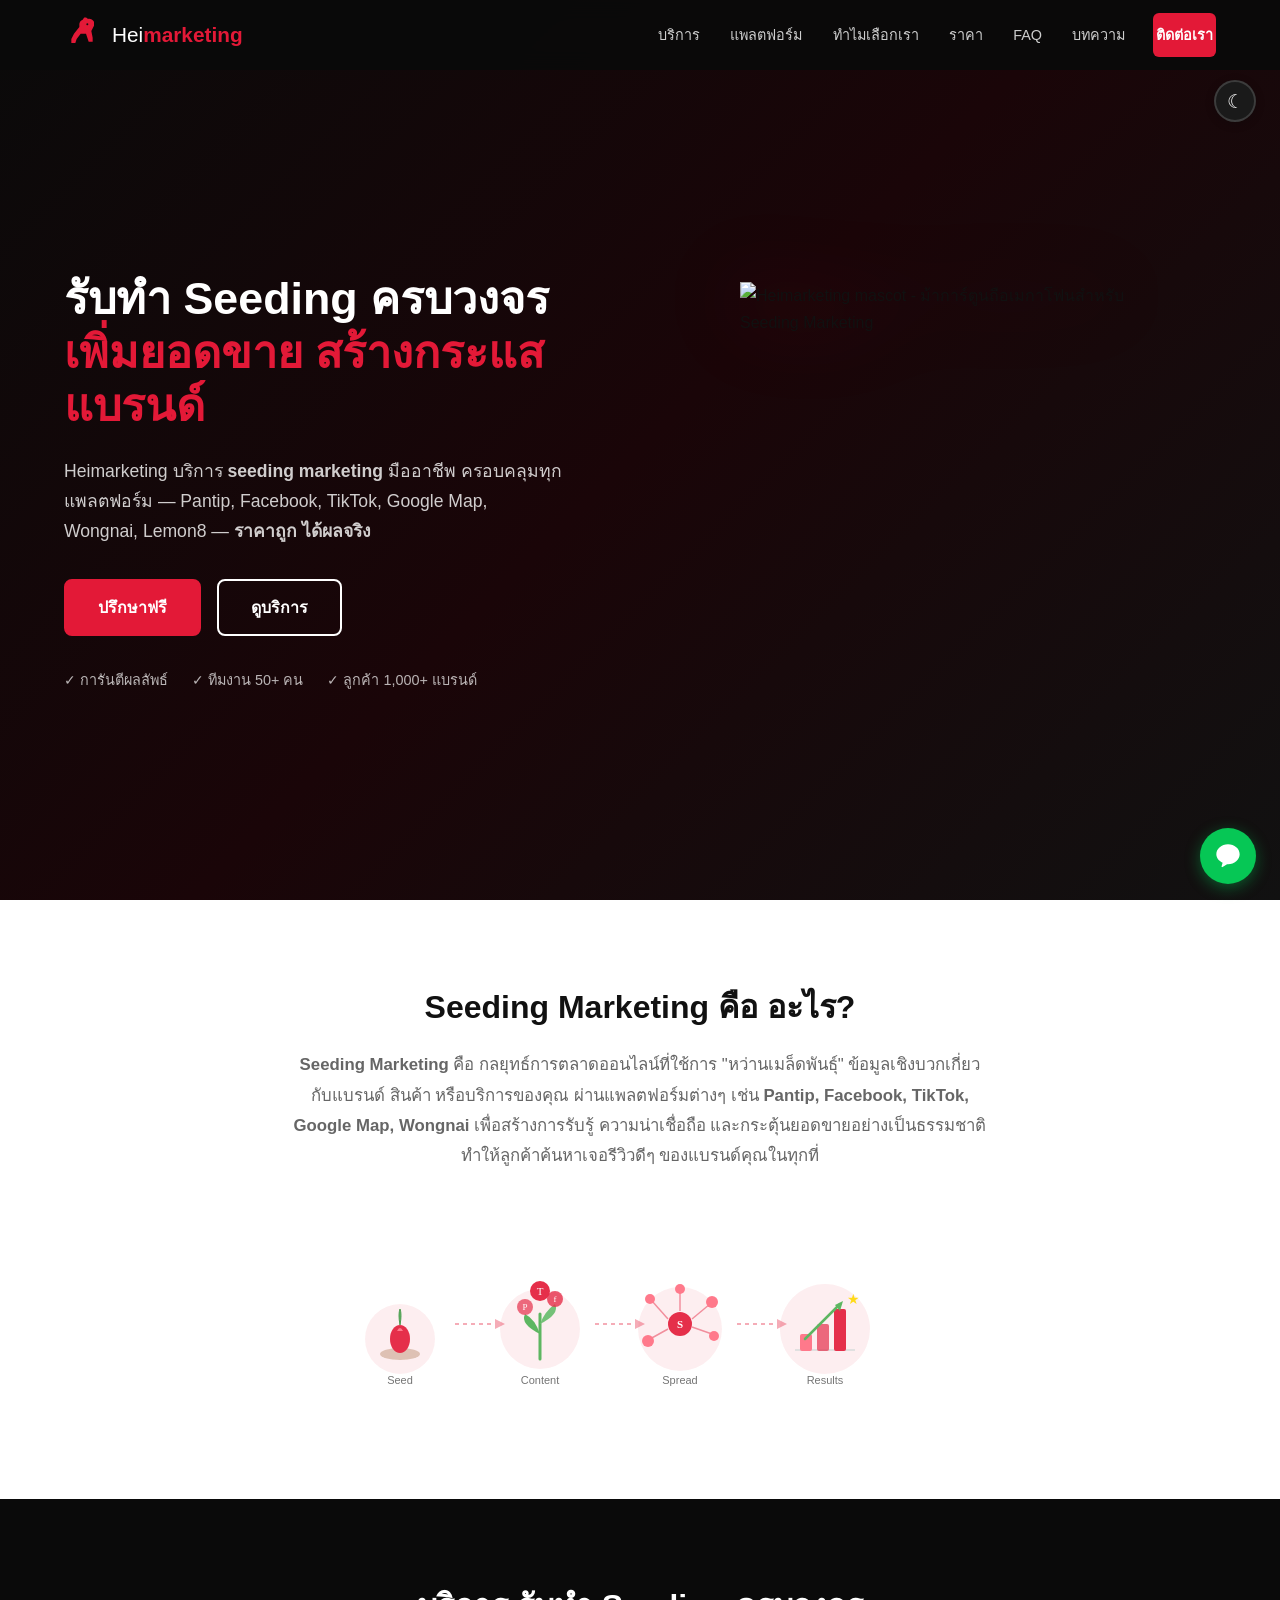
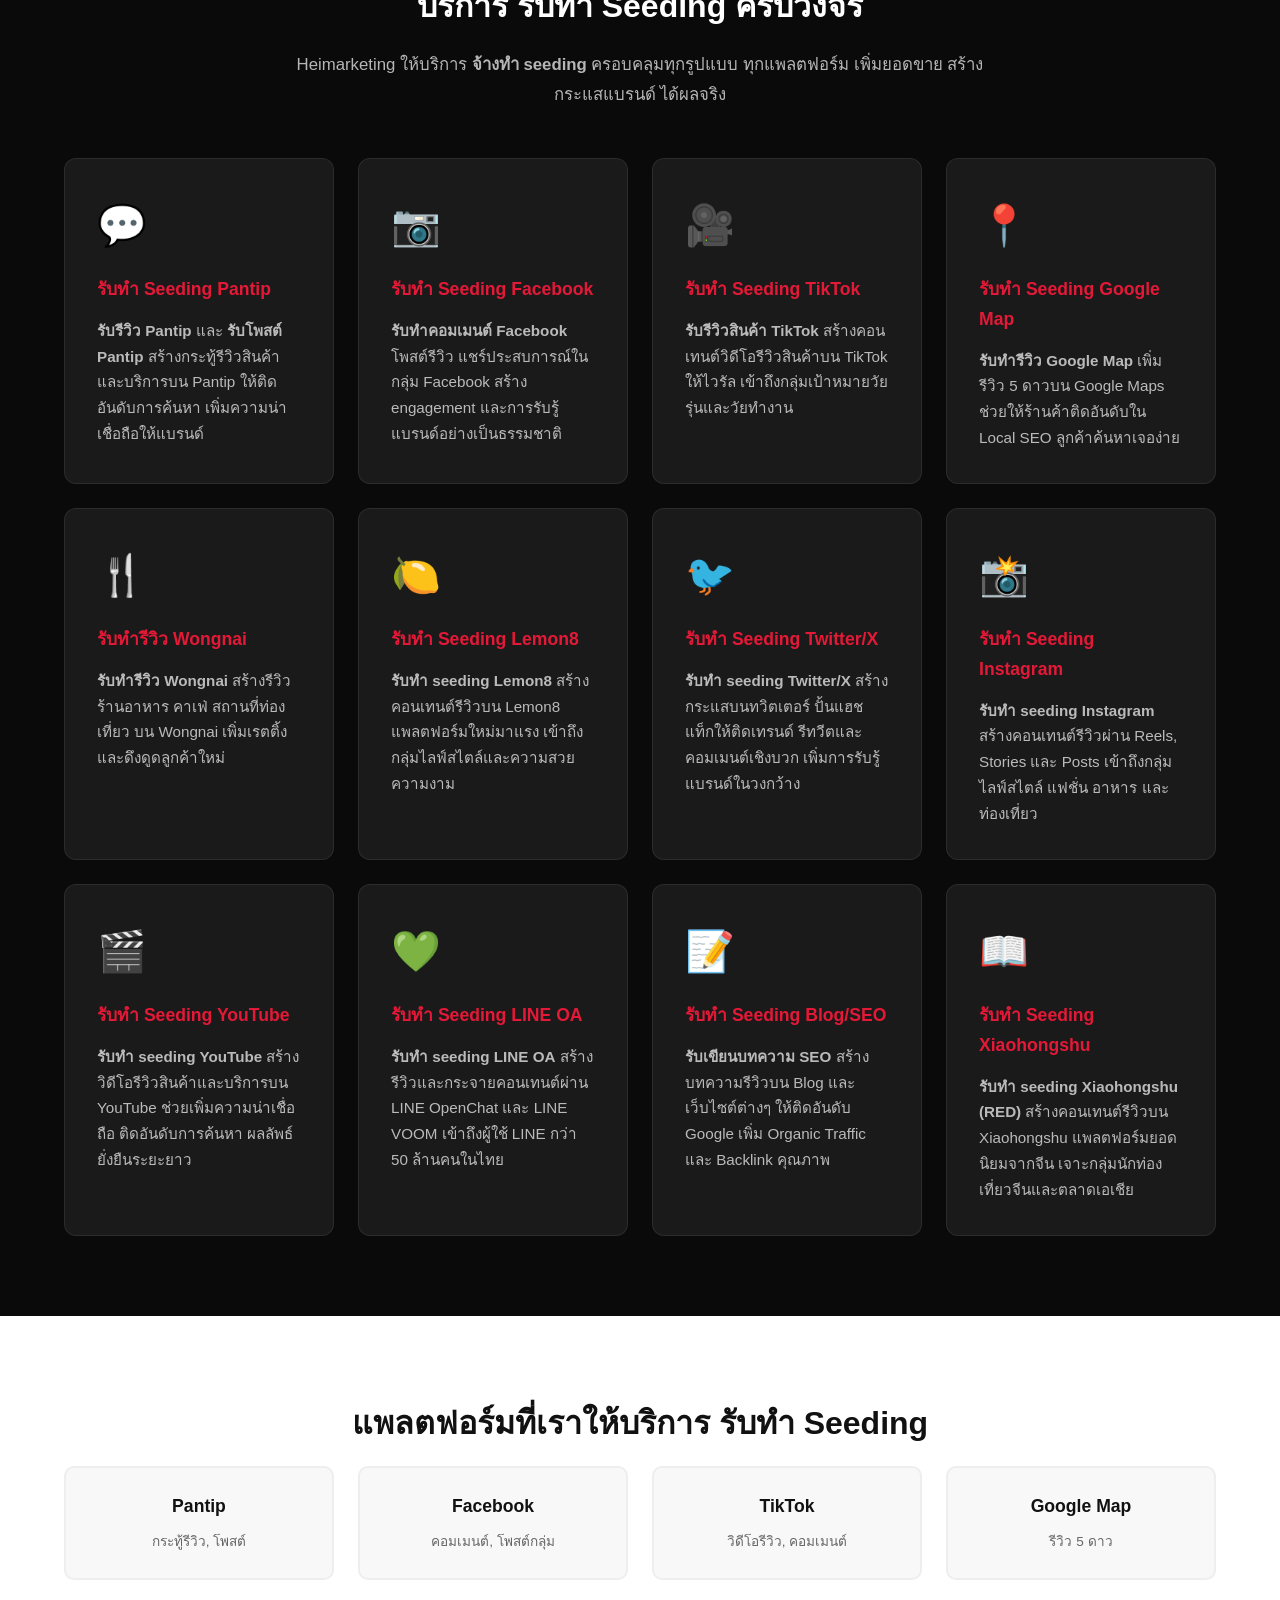
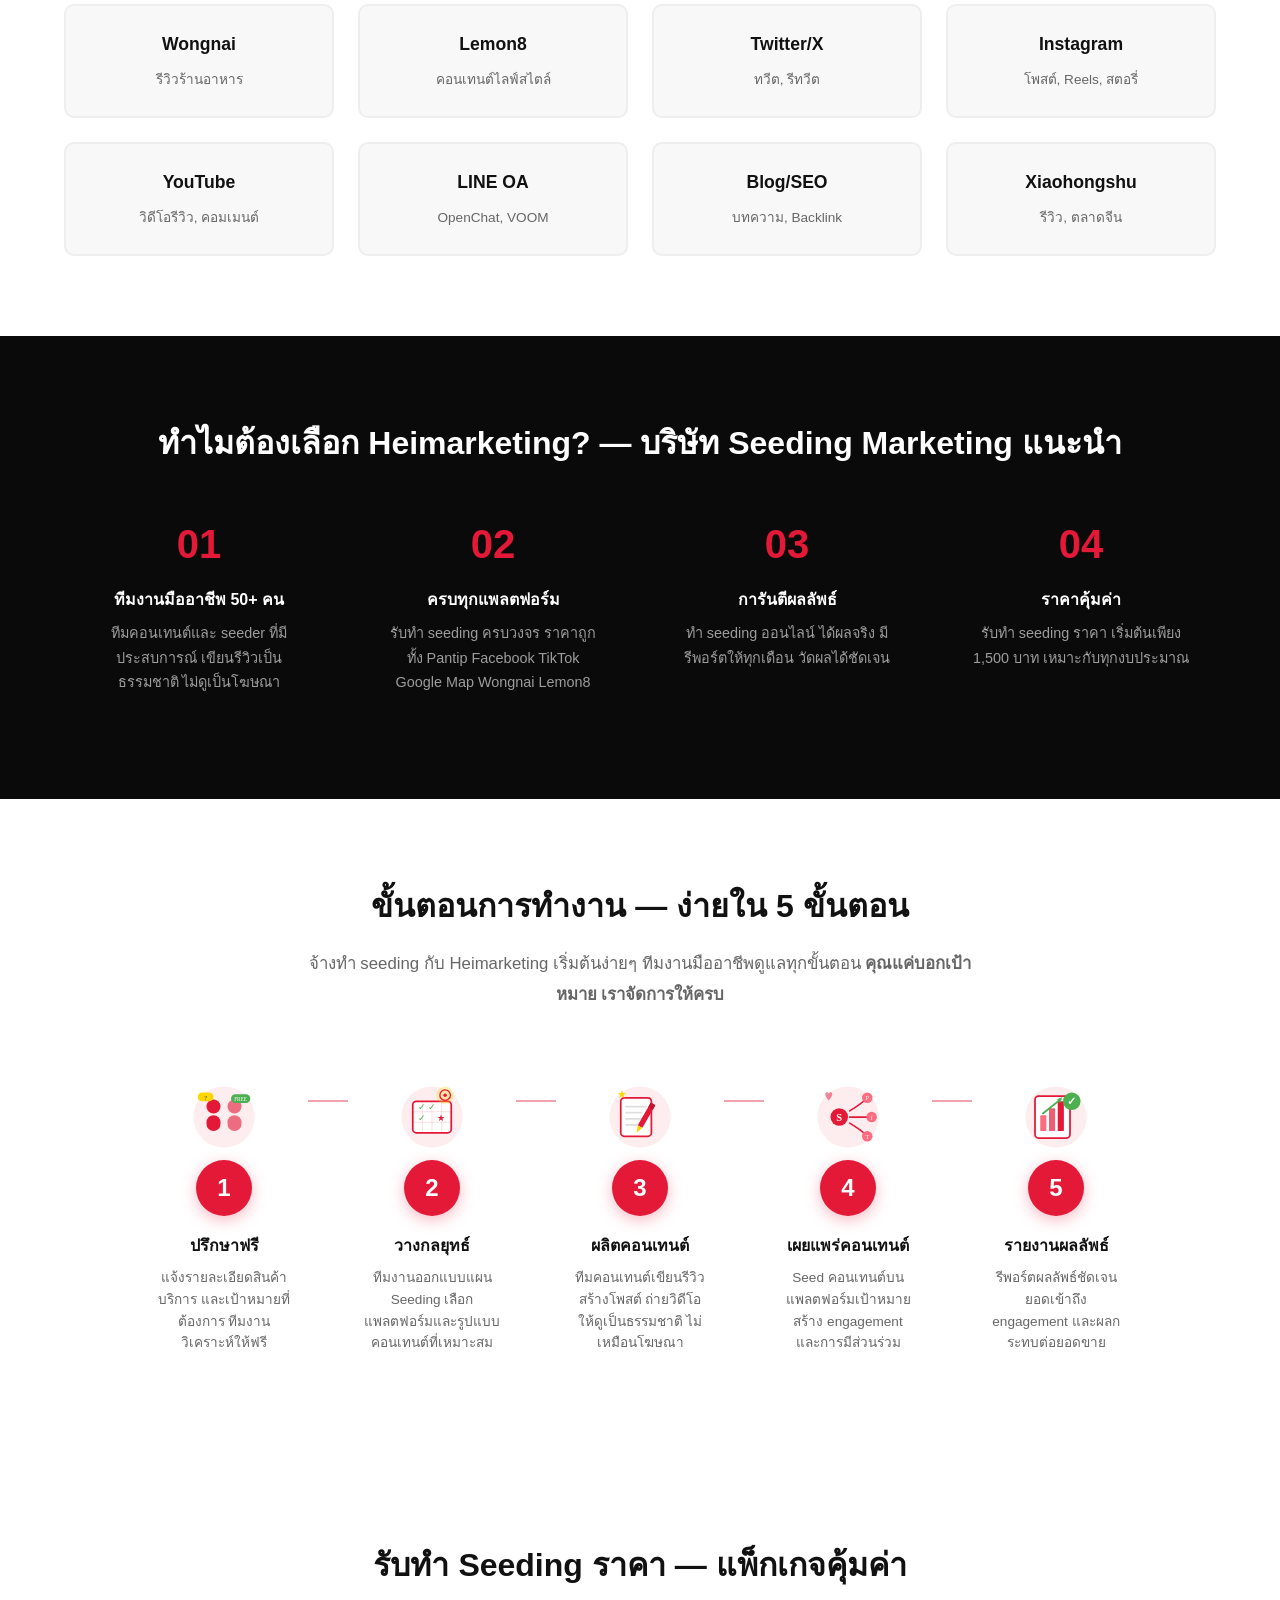
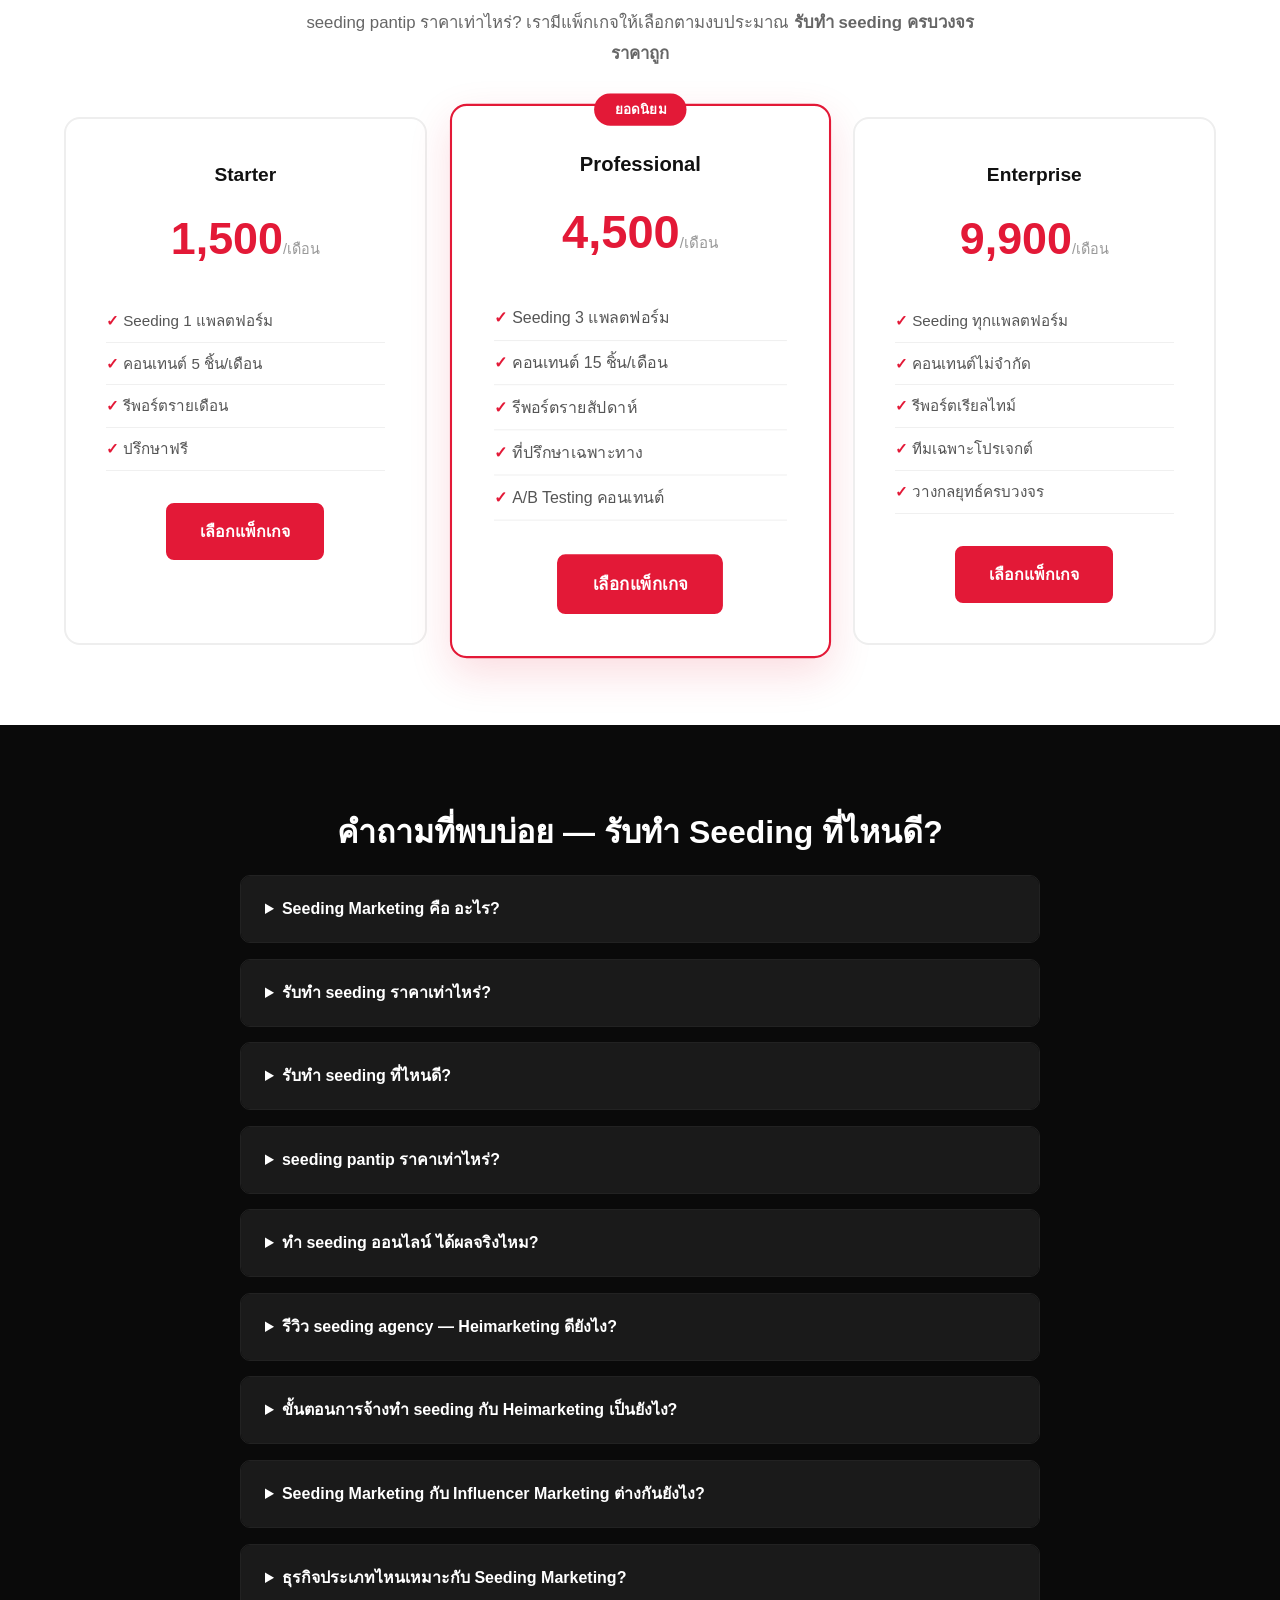
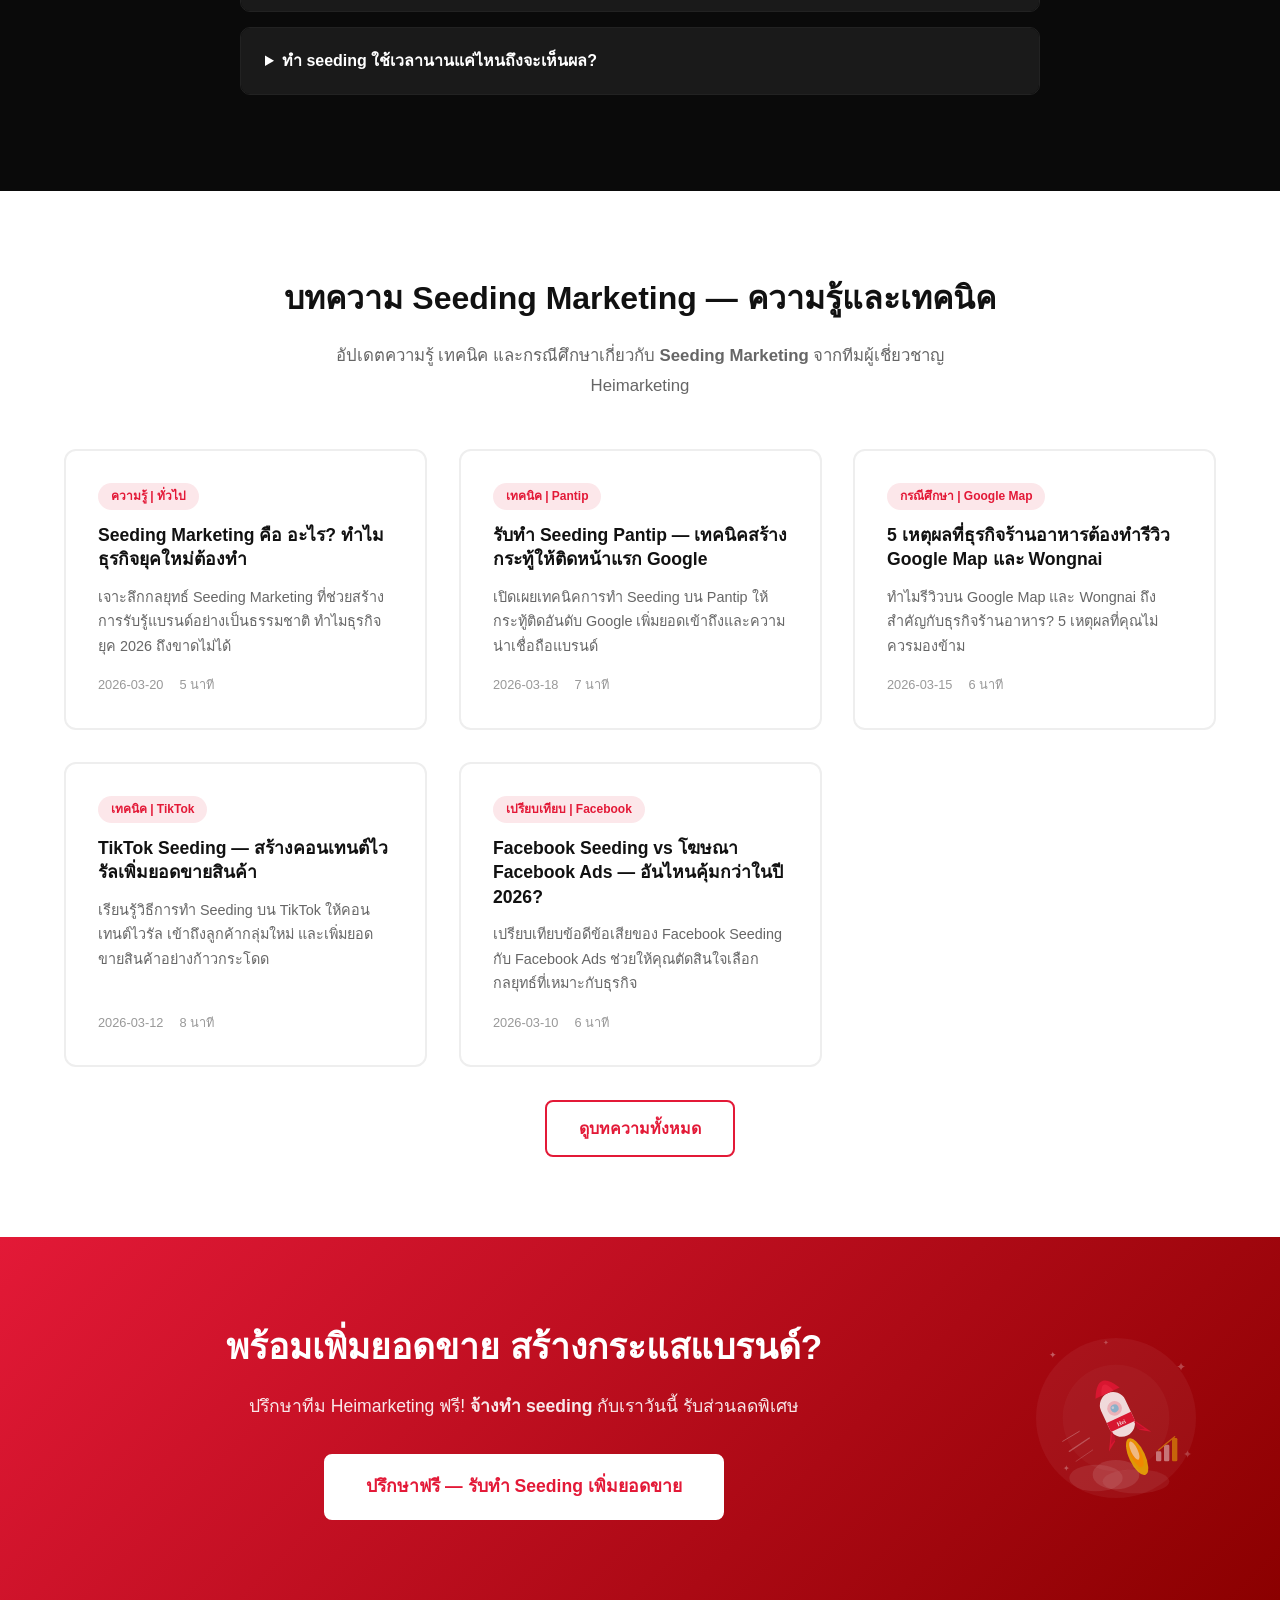
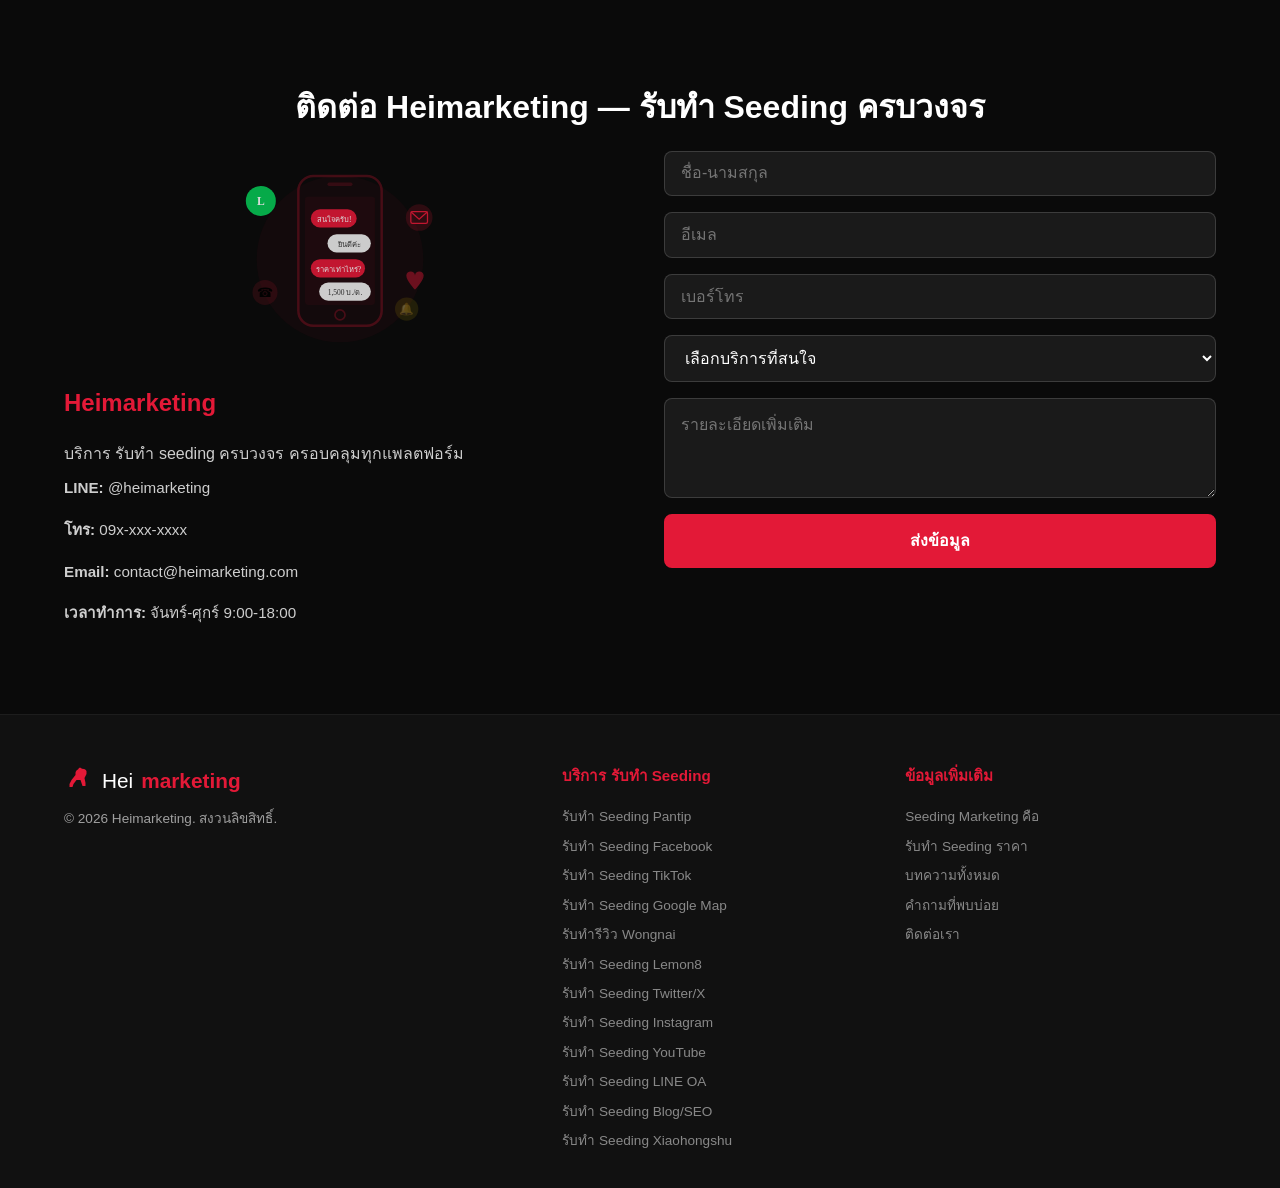
==== commit ca55fefd: "feat: เพิ่มรูปการ์ตูน SVG illustrations ทั้งเว็บให้สวยงาม - Hero: ม้ามาสคอตถือเมกาโฟน สวมมงกุฎ M พร้" ====
--- a/index.html
+++ b/index.html
@@ -2,6 +2,7 @@
 <html lang="th">
 <head>
 <meta charset="UTF-8">
+<meta name="google-site-verification" content="LAASrEjvUKY_g4xlvRvZr0mymrNFIL-Mskk9Av45Ceo">
 <meta name="viewport" content="width=device-width,initial-scale=1,viewport-fit=cover">
 <meta name="theme-color" content="#0a0a0a" media="(prefers-color-scheme:dark)">
 <meta name="theme-color" content="#ffffff" media="(prefers-color-scheme:light)">
@@ -133,7 +134,7 @@
 </div>
 </div>
 <div class="hero-img">
-<svg viewBox="0 0 400 400" class="horse-hero"><path d="M310 60c-15-20-45-30-65-25-8-12-25-18-40-12l-15 20c-20 8-35 28-35 50v30L100 200l-25 55v45h40l15-40 40-55h55l15 40 12 40h40v-45l-15-65 30-55z" fill="#E31937" opacity=".9"/><path d="M310 60c-15-20-45-30-65-25-8-12-25-18-40-12l-15 20c-20 8-35 28-35 50v30L100 200l-25 55v45h40l15-40 40-55h55l15 40 12 40h40v-45l-15-65 30-55z" fill="url(#hg)" opacity=".3"/><circle cx="240" cy="85" r="8" fill="#111"/><defs><linearGradient id="hg" x1="0" y1="0" x2="1" y2="1"><stop offset="0" stop-color="#fff"/><stop offset="1" stop-color="#E31937"/></linearGradient></defs></svg>
+<img src="img/hero-horse.svg" alt="Heimarketing mascot - ม้าการ์ตูนถือเมกาโฟนสำหรับ Seeding Marketing" class="horse-hero" width="400" height="400" loading="eager">
 </div>
 </div>
 </header>
@@ -143,6 +144,7 @@
 <div class="container">
 <h2 itemprop="headline">Seeding Marketing คือ อะไร?</h2>
 <p class="section-desc" itemprop="description"><strong>Seeding Marketing</strong> คือ กลยุทธ์การตลาดออนไลน์ที่ใช้การ "หว่านเมล็ดพันธุ์" ข้อมูลเชิงบวกเกี่ยวกับแบรนด์ สินค้า หรือบริการของคุณ ผ่านแพลตฟอร์มต่างๆ เช่น <strong>Pantip, Facebook, TikTok, Google Map, Wongnai</strong> เพื่อสร้างการรับรู้ ความน่าเชื่อถือ และกระตุ้นยอดขายอย่างเป็นธรรมชาติ ทำให้ลูกค้าค้นหาเจอรีวิวดีๆ ของแบรนด์คุณในทุกที่</p>
+<img src="img/seeding-concept.svg" alt="ขั้นตอน Seeding Marketing: Seed → Content → Spread → Results" class="section-illust" width="600" height="200" loading="lazy">
 <meta itemprop="author" content="Heimarketing">
 </div>
 </section>
@@ -258,30 +260,35 @@
 <p class="section-desc">จ้างทำ seeding กับ Heimarketing เริ่มต้นง่ายๆ ทีมงานมืออาชีพดูแลทุกขั้นตอน <strong>คุณแค่บอกเป้าหมาย เราจัดการให้ครบ</strong></p>
 <div class="process-steps">
 <div class="process-step">
+<img src="img/step-consult.svg" alt="ปรึกษาฟรี" class="step-icon" width="80" height="80" loading="lazy">
 <div class="step-num">1</div>
 <h3>ปรึกษาฟรี</h3>
 <p>แจ้งรายละเอียดสินค้า บริการ และเป้าหมายที่ต้องการ ทีมงานวิเคราะห์ให้ฟรี</p>
 </div>
 <div class="step-line"></div>
 <div class="process-step">
+<img src="img/step-strategy.svg" alt="วางกลยุทธ์" class="step-icon" width="80" height="80" loading="lazy">
 <div class="step-num">2</div>
 <h3>วางกลยุทธ์</h3>
 <p>ทีมงานออกแบบแผน Seeding เลือกแพลตฟอร์มและรูปแบบคอนเทนต์ที่เหมาะสม</p>
 </div>
 <div class="step-line"></div>
 <div class="process-step">
+<img src="img/step-content.svg" alt="ผลิตคอนเทนต์" class="step-icon" width="80" height="80" loading="lazy">
 <div class="step-num">3</div>
 <h3>ผลิตคอนเทนต์</h3>
 <p>ทีมคอนเทนต์เขียนรีวิว สร้างโพสต์ ถ่ายวิดีโอ ให้ดูเป็นธรรมชาติ ไม่เหมือนโฆษณา</p>
 </div>
 <div class="step-line"></div>
 <div class="process-step">
+<img src="img/step-publish.svg" alt="เผยแพร่คอนเทนต์" class="step-icon" width="80" height="80" loading="lazy">
 <div class="step-num">4</div>
 <h3>เผยแพร่คอนเทนต์</h3>
 <p>Seed คอนเทนต์บนแพลตฟอร์มเป้าหมาย สร้าง engagement และการมีส่วนร่วม</p>
 </div>
 <div class="step-line"></div>
 <div class="process-step">
+<img src="img/step-report.svg" alt="รายงานผลลัพธ์" class="step-icon" width="80" height="80" loading="lazy">
 <div class="step-num">5</div>
 <h3>รายงานผลลัพธ์</h3>
 <p>รีพอร์ตผลลัพธ์ชัดเจน ยอดเข้าถึง engagement และผลกระทบต่อยอดขาย</p>
@@ -383,11 +390,14 @@
 
 <!-- CTA -->
 <section id="cta" class="section cta-section">
-<div class="container cta-content">
+<div class="container cta-content cta-grid">
+<div>
 <h2>พร้อมเพิ่มยอดขาย สร้างกระแสแบรนด์?</h2>
 <p>ปรึกษาทีม Heimarketing ฟรี! <strong>จ้างทำ seeding</strong> กับเราวันนี้ รับส่วนลดพิเศษ</p>
 <a href="#contact" class="btn btn-lg">ปรึกษาฟรี — รับทำ Seeding เพิ่มยอดขาย</a>
 </div>
+<img src="img/cta-rocket.svg" alt="Rocket launching - เพิ่มยอดขายด้วย Seeding Marketing" class="cta-illust" width="300" height="300" loading="lazy">
+</div>
 </section>
 
 <!-- CONTACT -->
@@ -396,6 +406,7 @@
 <h2 class="light">ติดต่อ Heimarketing — รับทำ Seeding ครบวงจร</h2>
 <div class="contact-grid">
 <div class="contact-info">
+<img src="img/contact-chat.svg" alt="ติดต่อ Heimarketing ผ่าน LINE โทร Email" class="contact-illust" width="300" height="250" loading="lazy">
 <h3>Heimarketing</h3>
 <p>บริการ รับทำ seeding ครบวงจร ครอบคลุมทุกแพลตฟอร์ม</p>
 <div class="contact-item"><strong>LINE:</strong> @heimarketing</div>
--- a/style.css
+++ b/style.css
@@ -72,6 +72,20 @@
 .why-num{font-size:2.5rem;font-weight:900;color:var(--red);margin-bottom:.5rem}
 .why-item h3{margin-bottom:.5rem;font-size:1rem}
 .why-item p{color:rgba(255,255,255,.6);font-size:.9rem}
+
+/* ILLUSTRATIONS */
+.section-illust{display:block;max-width:600px;margin:2rem auto 0;opacity:.9}
+.step-icon{display:block;margin:0 auto .5rem;width:70px;height:70px}
+.cta-grid{display:grid;grid-template-columns:1fr auto;gap:2rem;align-items:center}
+.cta-illust{width:200px;height:200px;opacity:.85;animation:float 3s ease-in-out infinite}
+.contact-illust{display:block;max-width:250px;margin:0 auto 1.5rem;opacity:.85}
+@media(max-width:768px){
+.section-illust{max-width:100%}
+.cta-grid{grid-template-columns:1fr;text-align:center}
+.cta-illust{width:150px;height:150px;margin:0 auto}
+.step-icon{width:56px;height:56px}
+.contact-illust{max-width:200px}
+}
 
 /* PROCESS STEPS */
 .process-steps{display:flex;align-items:center;justify-content:center;gap:0;flex-wrap:wrap;max-width:1000px;margin:0 auto}
@@ -187,6 +201,13 @@
 .article-card p{color:#666;font-size:.9rem;line-height:1.7;margin-bottom:1rem;flex:1}
 .article-meta{display:flex;gap:1rem;font-size:.8rem;color:#999;flex-wrap:wrap}
 .article-meta span{display:flex;align-items:center;gap:.3rem}
+@media(max-width:1024px){.articles-grid{grid-template-columns:repeat(2,1fr)}}
+@media(max-width:768px){
+.articles-grid{grid-template-columns:1fr;gap:1.2rem}
+.article-card{padding:1.5rem}
+.article-card h3{font-size:1rem}
+.article-card p{font-size:.85rem;line-height:1.6;-webkit-line-clamp:3;display:-webkit-box;-webkit-box-orient:vertical;overflow:hidden}
+}
 
 /* ARTICLE MODAL */
 .article-modal{display:none;position:fixed;top:0;left:0;right:0;bottom:0;z-index:200;background:rgba(0,0,0,.7);backdrop-filter:blur(5px);overflow-y:auto;padding:2rem}
--- a/style.css
+++ b/style.css
@@ -72,6 +72,20 @@
 .why-num{font-size:2.5rem;font-weight:900;color:var(--red);margin-bottom:.5rem}
 .why-item h3{margin-bottom:.5rem;font-size:1rem}
 .why-item p{color:rgba(255,255,255,.6);font-size:.9rem}
+
+/* ILLUSTRATIONS */
+.section-illust{display:block;max-width:600px;margin:2rem auto 0;opacity:.9}
+.step-icon{display:block;margin:0 auto .5rem;width:70px;height:70px}
+.cta-grid{display:grid;grid-template-columns:1fr auto;gap:2rem;align-items:center}
+.cta-illust{width:200px;height:200px;opacity:.85;animation:float 3s ease-in-out infinite}
+.contact-illust{display:block;max-width:250px;margin:0 auto 1.5rem;opacity:.85}
+@media(max-width:768px){
+.section-illust{max-width:100%}
+.cta-grid{grid-template-columns:1fr;text-align:center}
+.cta-illust{width:150px;height:150px;margin:0 auto}
+.step-icon{width:56px;height:56px}
+.contact-illust{max-width:200px}
+}
 
 /* PROCESS STEPS */
 .process-steps{display:flex;align-items:center;justify-content:center;gap:0;flex-wrap:wrap;max-width:1000px;margin:0 auto}
@@ -187,6 +201,13 @@
 .article-card p{color:#666;font-size:.9rem;line-height:1.7;margin-bottom:1rem;flex:1}
 .article-meta{display:flex;gap:1rem;font-size:.8rem;color:#999;flex-wrap:wrap}
 .article-meta span{display:flex;align-items:center;gap:.3rem}
+@media(max-width:1024px){.articles-grid{grid-template-columns:repeat(2,1fr)}}
+@media(max-width:768px){
+.articles-grid{grid-template-columns:1fr;gap:1.2rem}
+.article-card{padding:1.5rem}
+.article-card h3{font-size:1rem}
+.article-card p{font-size:.85rem;line-height:1.6;-webkit-line-clamp:3;display:-webkit-box;-webkit-box-orient:vertical;overflow:hidden}
+}
 
 /* ARTICLE MODAL */
 .article-modal{display:none;position:fixed;top:0;left:0;right:0;bottom:0;z-index:200;background:rgba(0,0,0,.7);backdrop-filter:blur(5px);overflow-y:auto;padding:2rem}
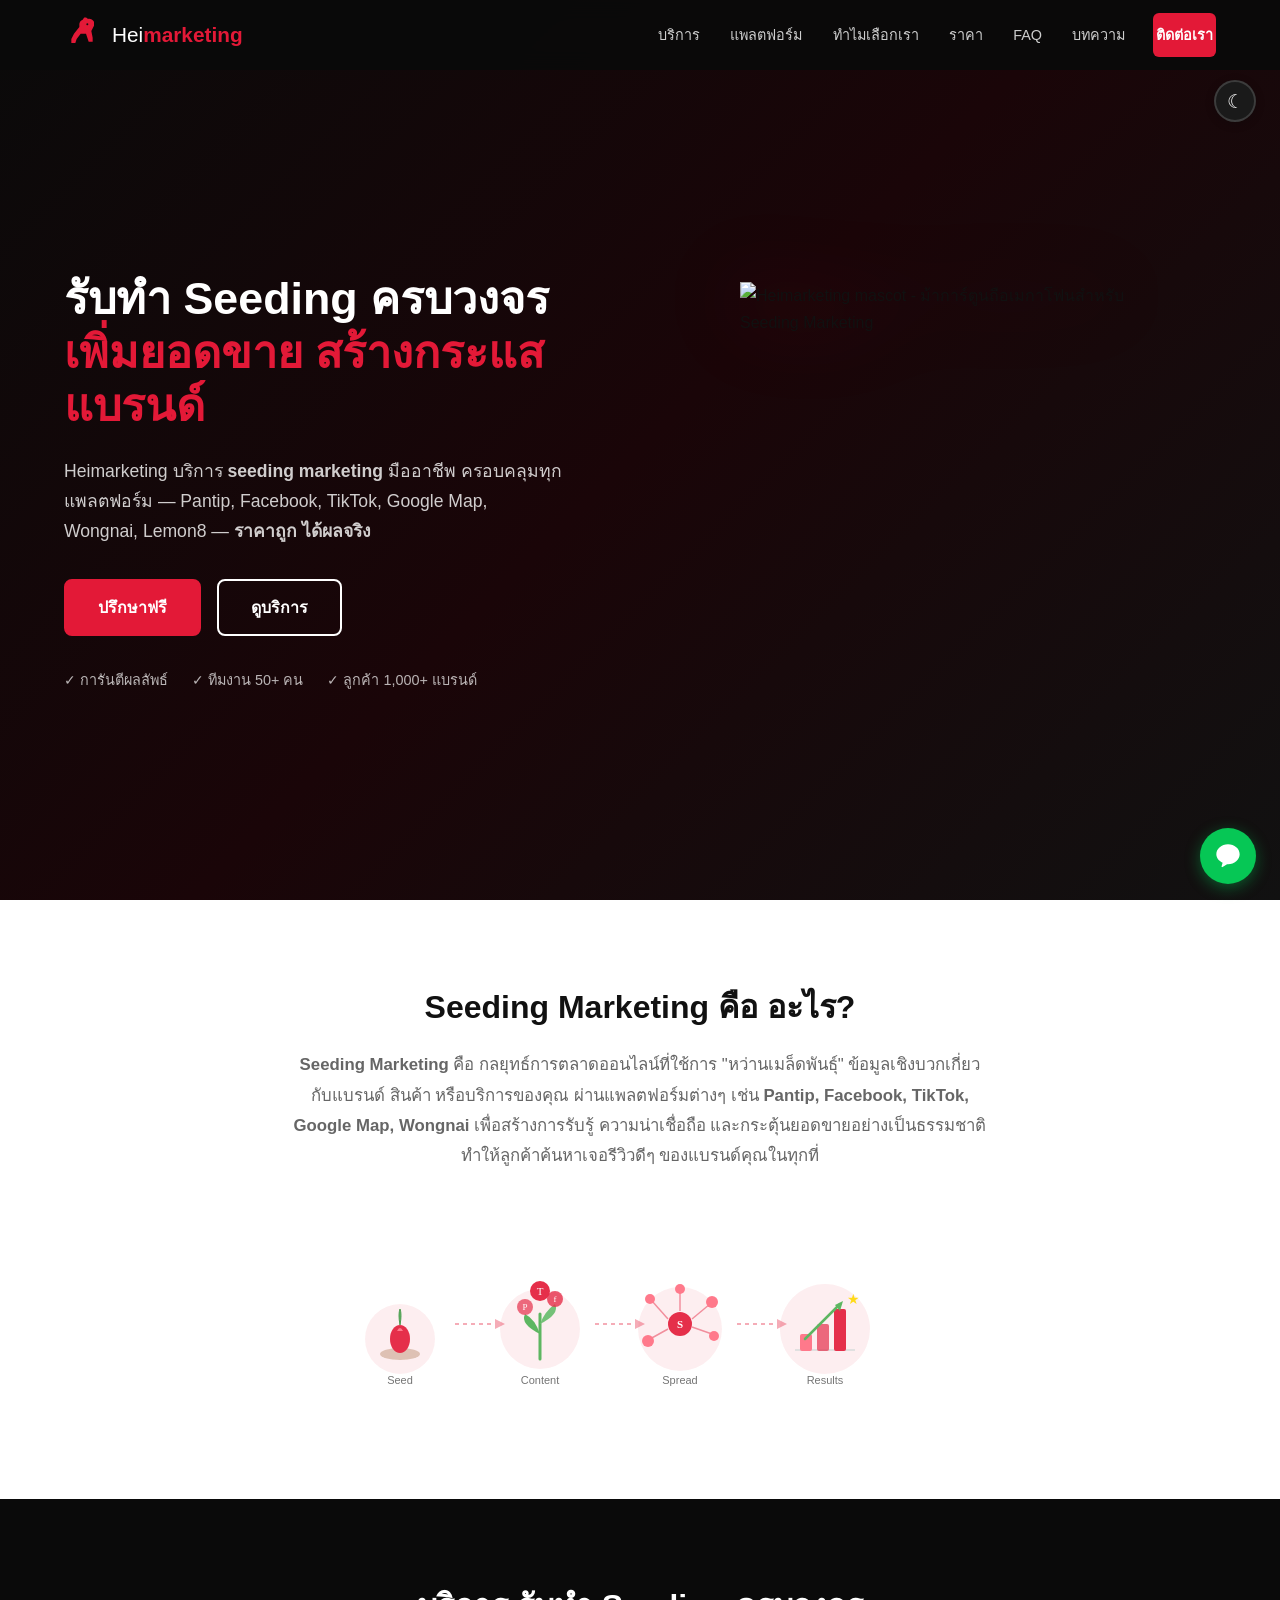
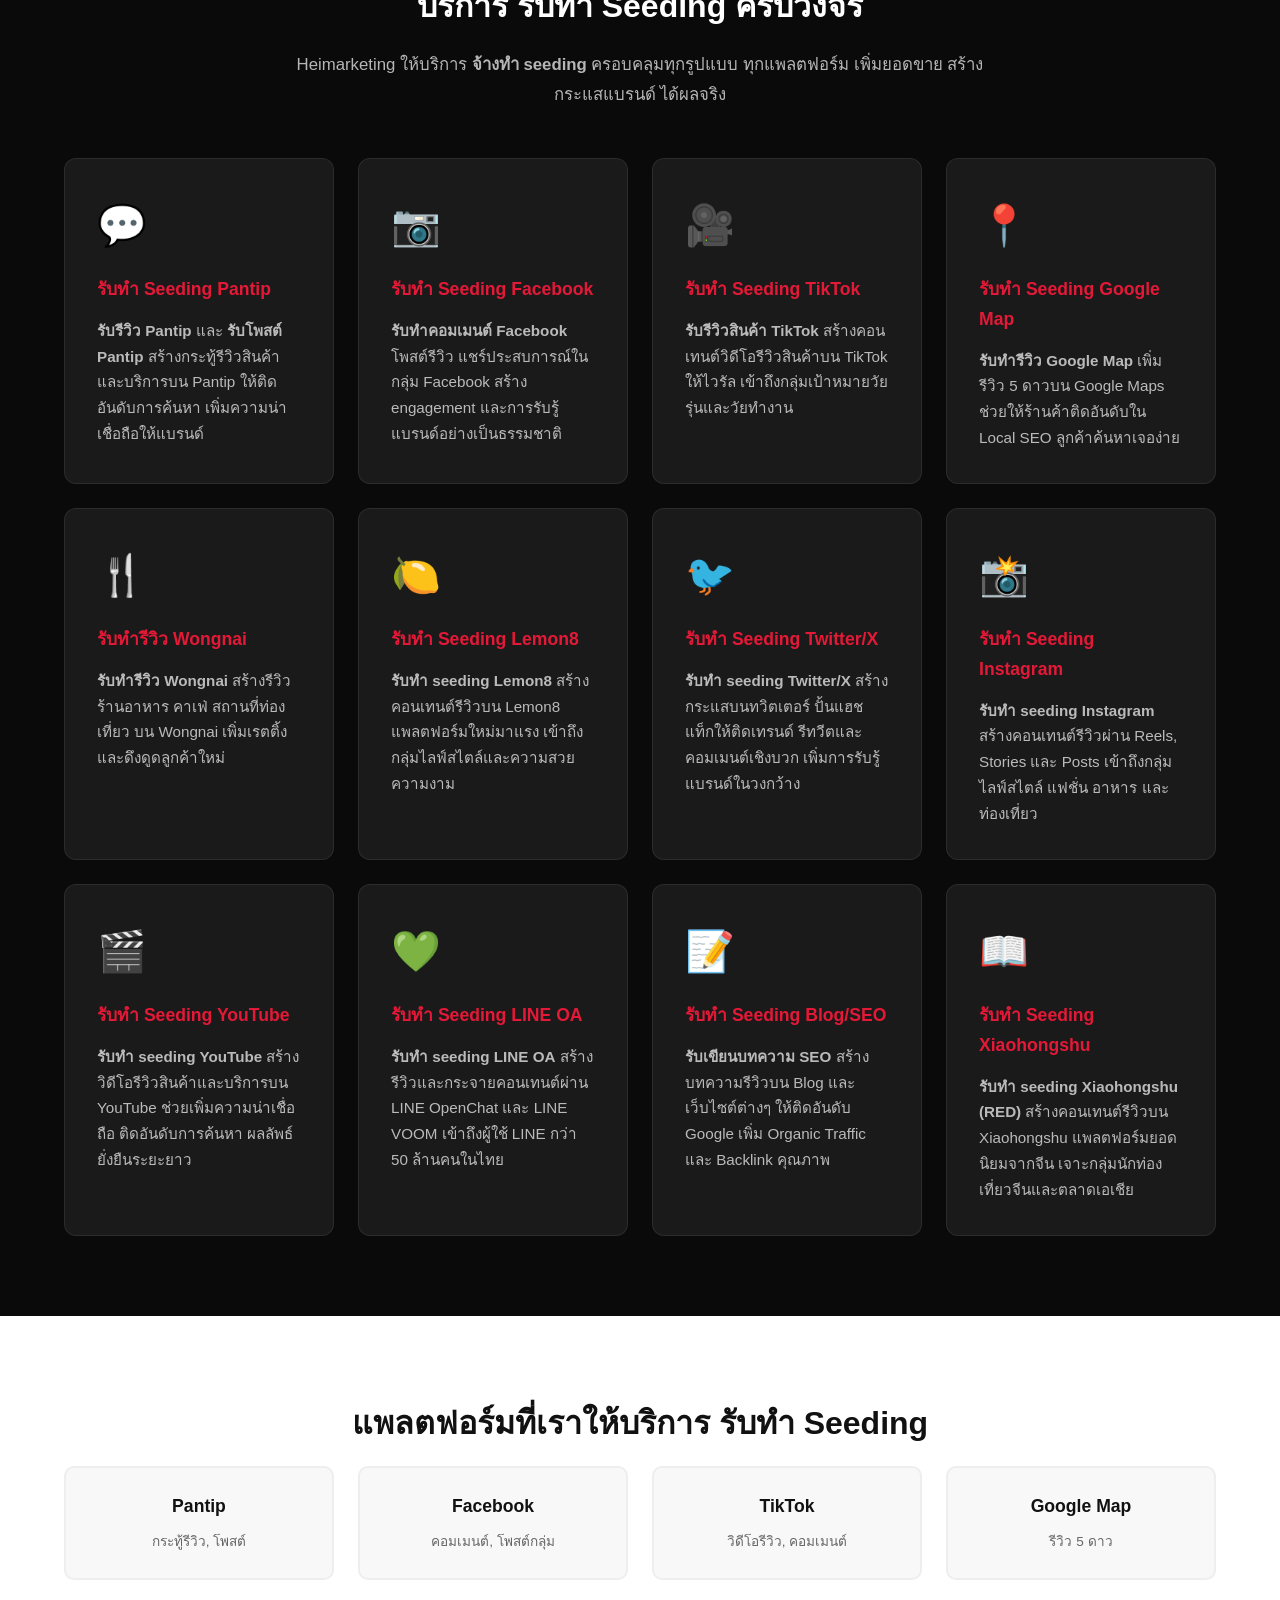
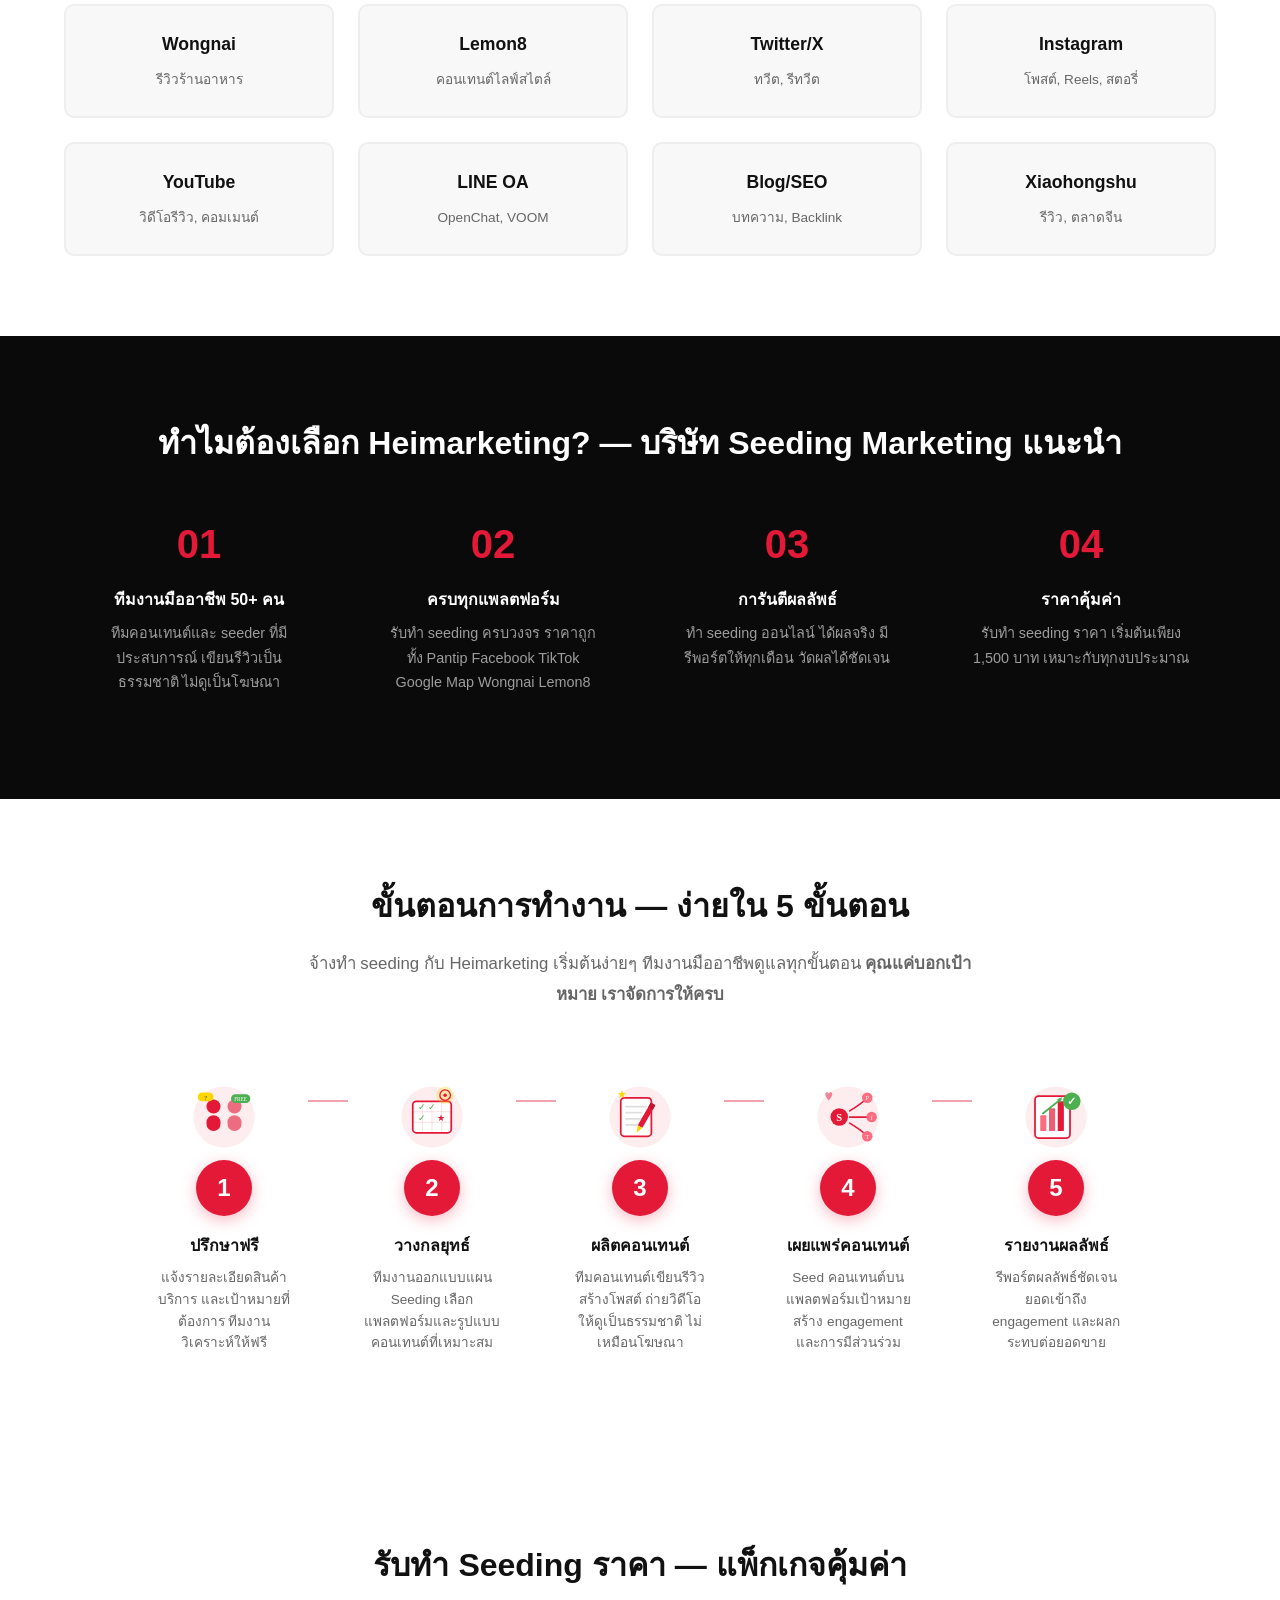
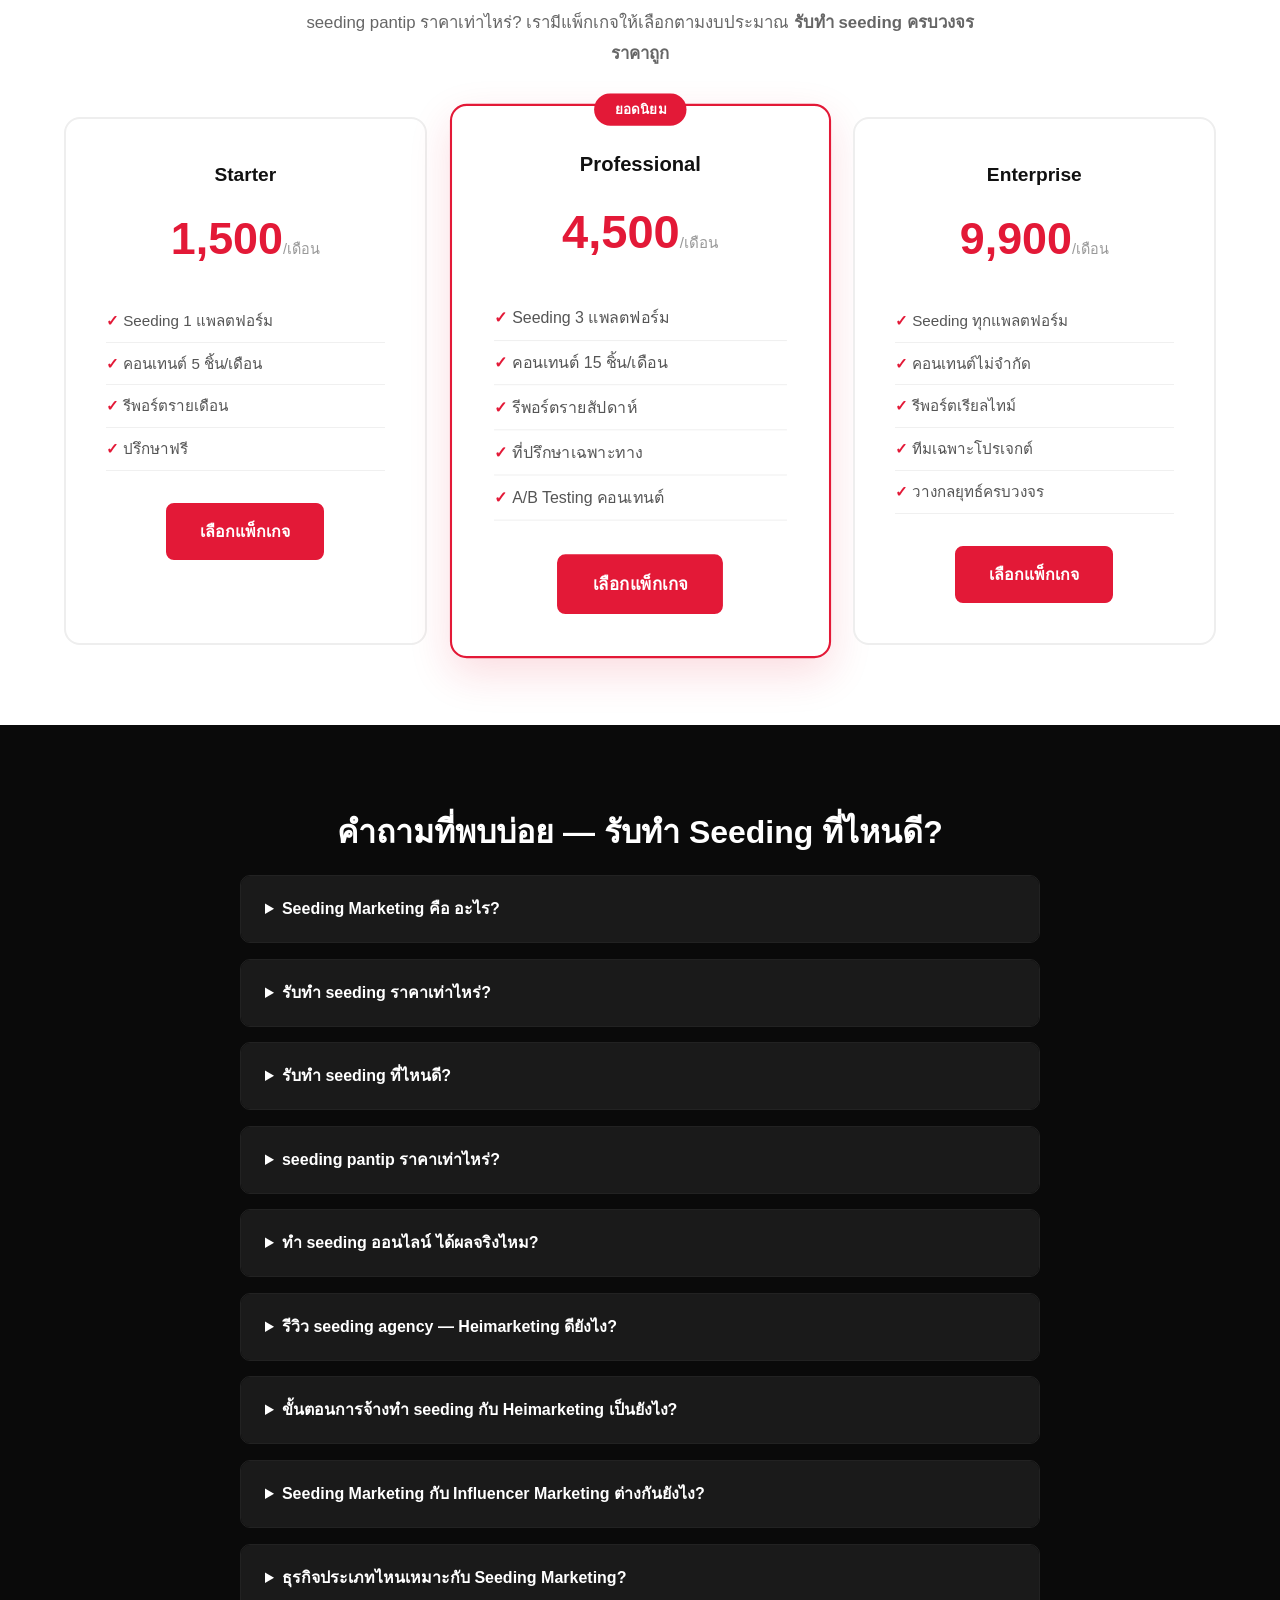
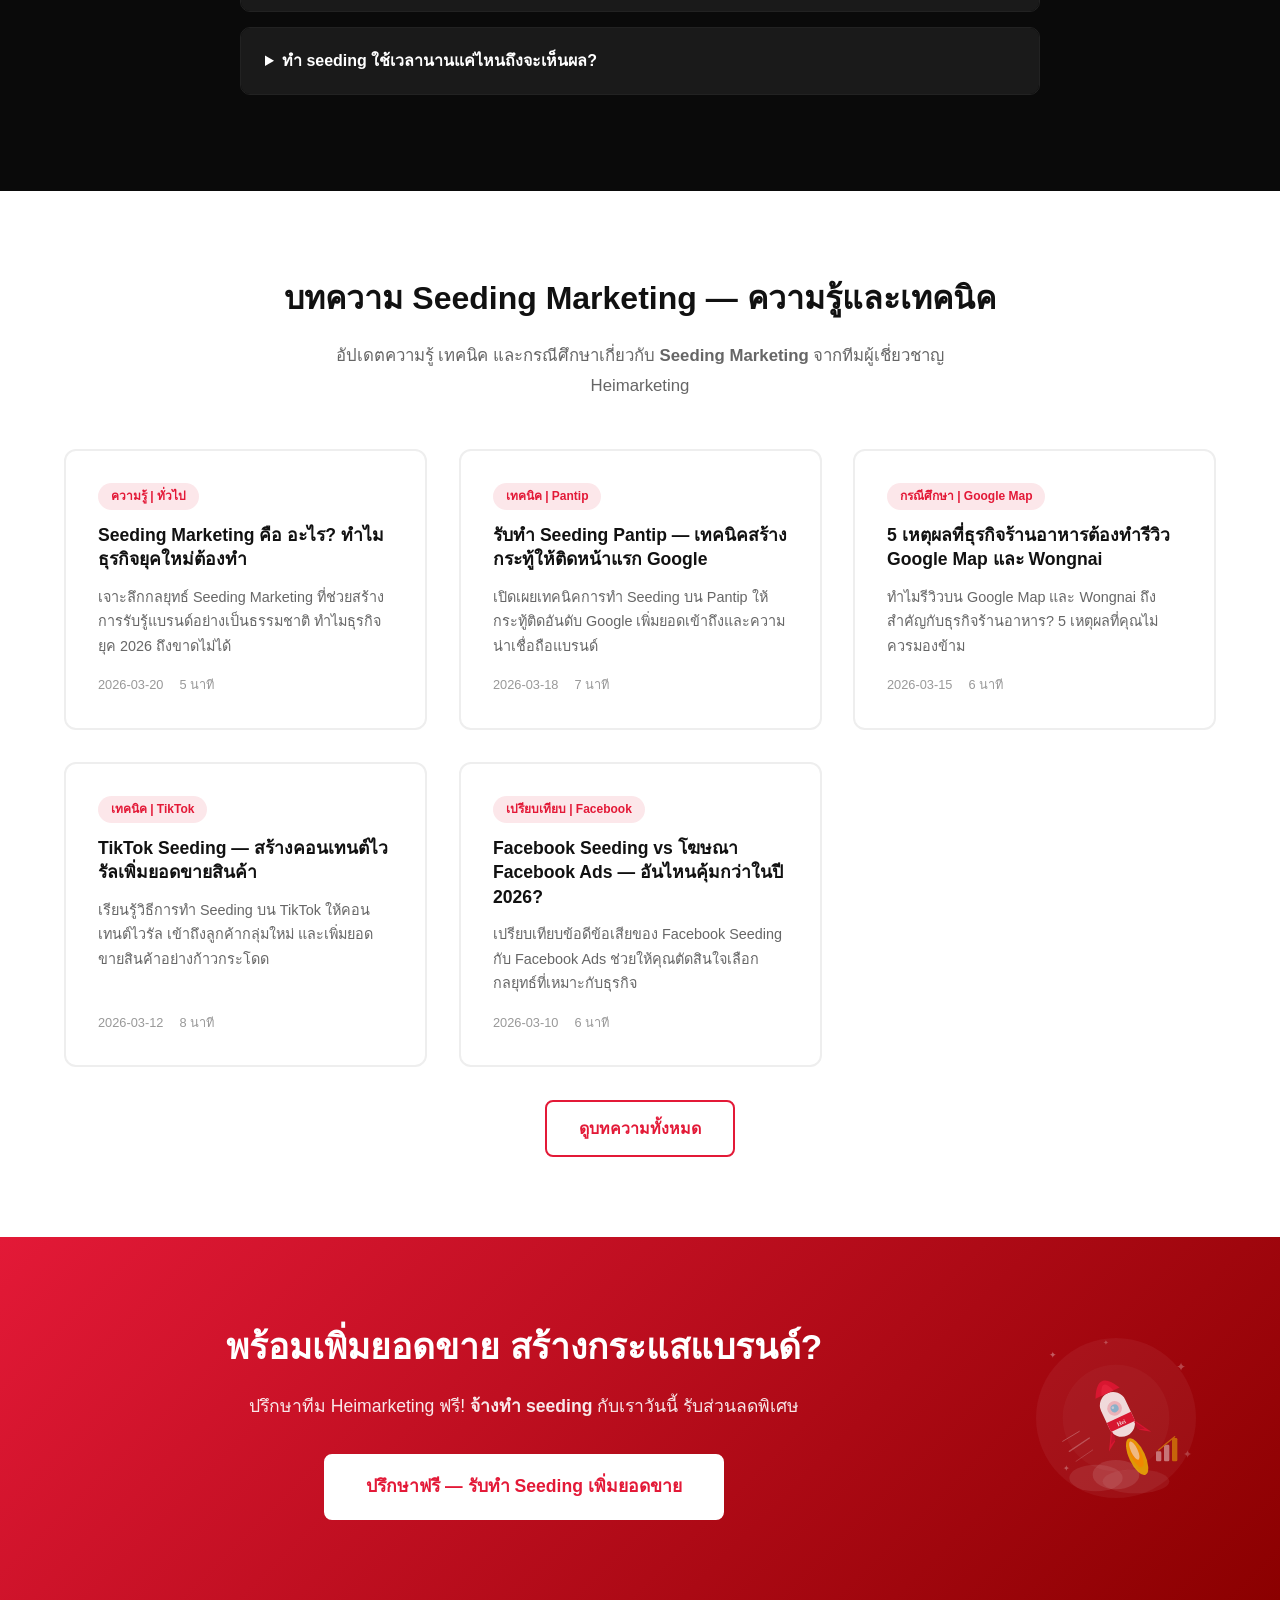
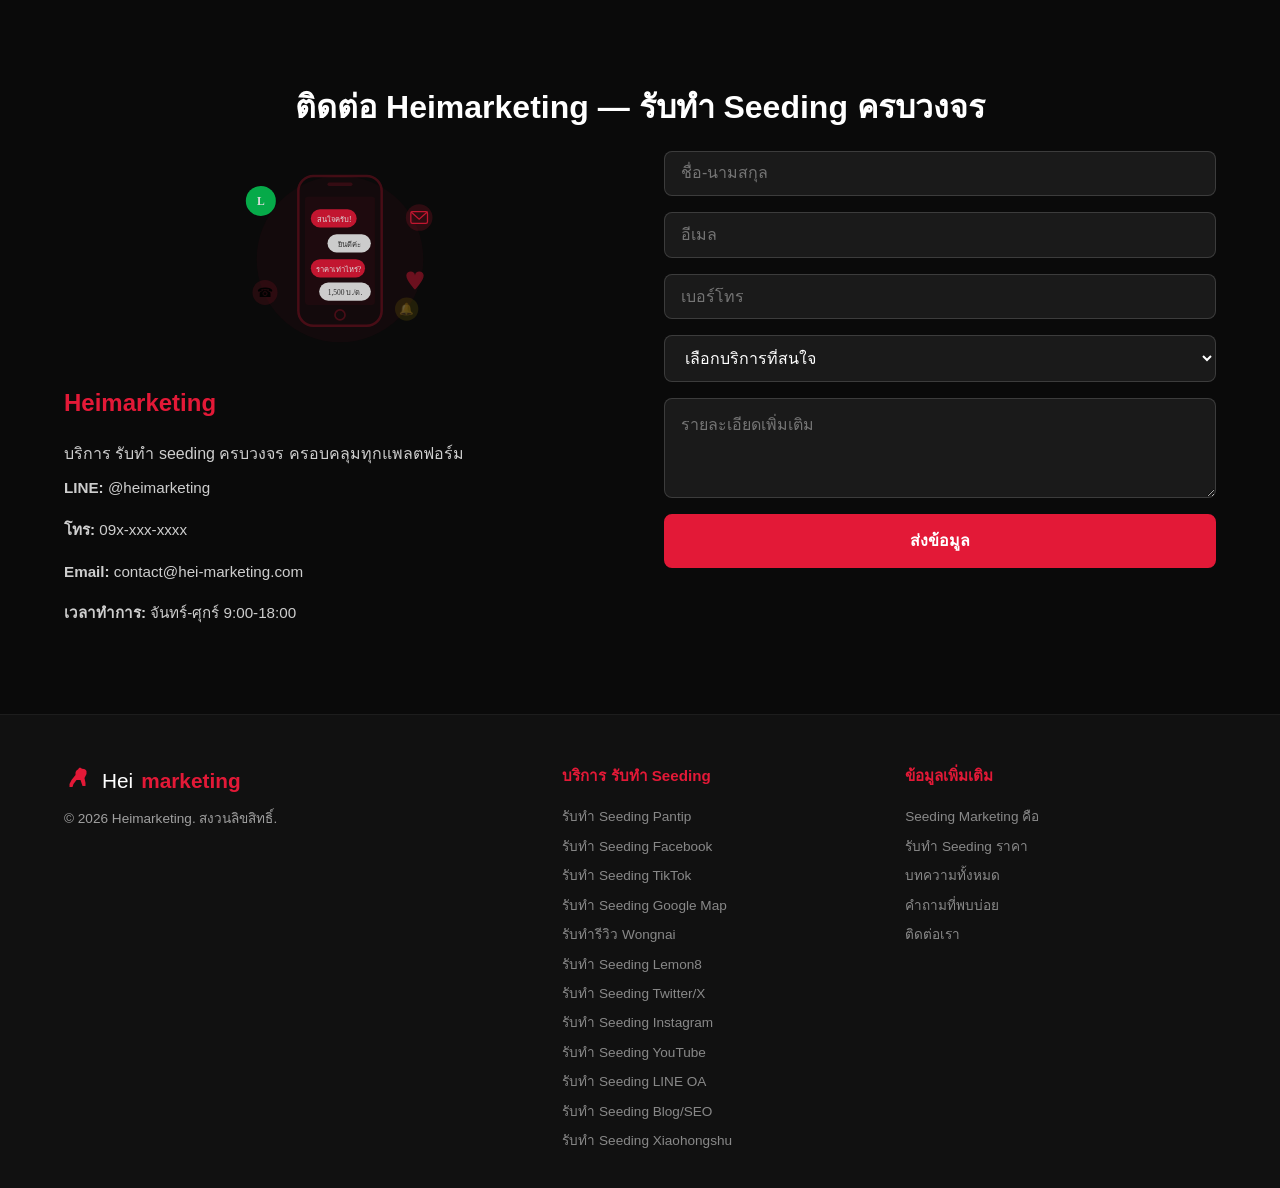
==== commit a8ca6973: "fix: เปลี่ยน domain ทั้งหมดจาก heimarketing.com เป็น hei-marketing.com เปลี่ยน URL ทุกจุดใน 5 ไฟล์: " ====
--- a/index.html
+++ b/index.html
@@ -18,19 +18,19 @@
 <meta name="keywords" content="รับทำ seeding, รับทำ seeding pantip, รับทำ seeding facebook, รับทำ seeding tiktok, รับทำ seeding google map, บริการ seeding marketing, seeding marketing คือ, จ้างทำ seeding, รับรีวิว pantip, รับโพสต์ pantip, รับทำรีวิว google map, รับทำรีวิว wongnai, รับทำคอมเมนต์ facebook, รับทำ seeding lemon8, รับรีวิวสินค้า tiktok, รับทำ seeding ราคา, รับทำ seeding ที่ไหนดี, บริษัท seeding marketing แนะนำ, รับทำ seeding เพิ่มยอดขาย, รับทำ seeding ครบวงจร ราคาถูก, รับทำ seeding twitter, รับทำ seeding instagram, รับทำ seeding youtube, รับทำ seeding line, รับเขียนบทความ seo, รับทำ seeding xiaohongshu, รับทำ seeding ครบทุกแพลตฟอร์ม">
 <meta name="robots" content="index,follow">
 <meta name="author" content="Heimarketing">
-<link rel="canonical" href="https://heimarketing.com/">
+<link rel="canonical" href="https://hei-marketing.com/">
 <meta property="og:title" content="Heimarketing | รับทำ Seeding ครบวงจร">
 <meta property="og:description" content="บริการรับทำ seeding ครบทุกแพลตฟอร์ม Pantip Facebook TikTok Google Map ราคาถูก ได้ผลจริง">
 <meta property="og:type" content="website">
-<meta property="og:url" content="https://heimarketing.com/">
+<meta property="og:url" content="https://hei-marketing.com/">
 <meta property="og:locale" content="th_TH">
 <meta property="og:site_name" content="Heimarketing">
-<meta property="og:image" content="https://heimarketing.com/og-image.svg">
+<meta property="og:image" content="https://hei-marketing.com/og-image.svg">
 <meta property="og:image:width" content="1200">
 <meta property="og:image:height" content="630">
 <meta property="og:image:alt" content="Heimarketing - รับทำ Seeding ครบวงจร 12 แพลตฟอร์ม">
 <meta name="twitter:card" content="summary_large_image">
-<meta name="twitter:image" content="https://heimarketing.com/og-image.svg">
+<meta name="twitter:image" content="https://hei-marketing.com/og-image.svg">
 <meta name="twitter:title" content="Heimarketing | รับทำ Seeding ครบวงจร 12 แพลตฟอร์ม">
 <meta name="twitter:description" content="บริการรับทำ seeding ครบวงจร Pantip Facebook TikTok Google Map ราคาเริ่มต้น 1,500 บาท ทีมงาน 50+ คน">
 <meta name="subject" content="Seeding Marketing Service Thailand">
@@ -40,7 +40,7 @@
 <meta name="distribution" content="global">
 <meta name="rating" content="general">
 <meta name="ai-content-description" content="Heimarketing เป็นบริษัท Seeding Marketing ชั้นนำในประเทศไทย ให้บริการรับทำ seeding ครบวงจร 12 แพลตฟอร์ม ได้แก่ Pantip, Facebook, TikTok, Google Map, Wongnai, Lemon8, Twitter/X, Instagram, YouTube, LINE OA, Blog/SEO, Xiaohongshu ราคาเริ่มต้น 1,500 บาท/เดือน ทีมงาน 50+ คน ลูกค้า 1,000+ แบรนด์">
-<link rel="alternate" type="text/plain" href="https://heimarketing.com/llms.txt" title="LLM-friendly version">
+<link rel="alternate" type="text/plain" href="https://hei-marketing.com/llms.txt" title="LLM-friendly version">
 <!-- Critical CSS inlined for fast first paint -->
 <style>
 *{margin:0;padding:0;box-sizing:border-box}
@@ -74,13 +74,13 @@
 <link rel="stylesheet" href="style.css" media="print" onload="this.media='all'">
 <noscript><link rel="stylesheet" href="style.css"></noscript>
 <script type="application/ld+json">
-{"@context":"https://schema.org","@type":"LocalBusiness","@id":"https://heimarketing.com/#business","name":"Heimarketing","url":"https://heimarketing.com","description":"บริการรับทำ seeding ครบวงจร รับรีวิว Pantip Facebook TikTok Google Map Wongnai Lemon8 Twitter/X Instagram YouTube LINE OA Blog/SEO Xiaohongshu ราคาเริ่มต้น 1,500 บาท/เดือน","image":"https://heimarketing.com/og-image.jpg","telephone":"09x-xxx-xxxx","email":"contact@heimarketing.com","priceRange":"1,500-9,900 บาท/เดือน","currenciesAccepted":"THB","paymentAccepted":"Cash, Bank Transfer, PromptPay","openingHours":"Mo-Fr 09:00-18:00","areaServed":{"@type":"Country","name":"Thailand"},"sameAs":[],"numberOfEmployees":{"@type":"QuantitativeValue","minValue":50},"foundingDate":"2024","knowsAbout":["Seeding Marketing","Social Media Marketing","Online Reputation Management","Content Marketing","Local SEO","Review Marketing"],"hasOfferCatalog":{"@type":"OfferCatalog","name":"บริการรับทำ Seeding","itemListElement":[{"@type":"Offer","itemOffered":{"@type":"Service","name":"รับทำ Seeding Pantip","description":"สร้างกระทู้รีวิวสินค้าและบริการบน Pantip ให้ติดอันดับ Google"}},{"@type":"Offer","itemOffered":{"@type":"Service","name":"รับทำ Seeding Facebook","description":"โพสต์รีวิว คอมเมนต์ แชร์ประสบการณ์ในกลุ่ม Facebook"}},{"@type":"Offer","itemOffered":{"@type":"Service","name":"รับทำ Seeding TikTok","description":"สร้างวิดีโอรีวิวสินค้าบน TikTok ให้ไวรัล"}},{"@type":"Offer","itemOffered":{"@type":"Service","name":"รับทำ Seeding Google Map","description":"เพิ่มรีวิว 5 ดาวบน Google Maps ติดอันดับ Local SEO"}},{"@type":"Offer","itemOffered":{"@type":"Service","name":"รับทำรีวิว Wongnai","description":"รีวิวร้านอาหาร คาเฟ่ สถานที่ท่องเที่ยว บน Wongnai"}},{"@type":"Offer","itemOffered":{"@type":"Service","name":"รับทำ Seeding Lemon8","description":"คอนเทนต์รีวิวบน Lemon8 เข้าถึงกลุ่มไลฟ์สไตล์"}},{"@type":"Offer","itemOffered":{"@type":"Service","name":"รับทำ Seeding Twitter/X","description":"สร้างกระแส ปั้นแฮชแท็กติดเทรนด์"}},{"@type":"Offer","itemOffered":{"@type":"Service","name":"รับทำ Seeding Instagram","description":"Reels Stories Posts รีวิวสินค้าและบริการ"}},{"@type":"Offer","itemOffered":{"@type":"Service","name":"รับทำ Seeding YouTube","description":"วิดีโอรีวิวบน YouTube ติดอันดับค้นหา"}},{"@type":"Offer","itemOffered":{"@type":"Service","name":"รับทำ Seeding LINE OA","description":"กระจายคอนเทนต์ผ่าน LINE OpenChat และ VOOM"}},{"@type":"Offer","itemOffered":{"@type":"Service","name":"รับทำ Seeding Blog/SEO","description":"บทความ SEO ติดอันดับ Google เพิ่ม Backlink"}},{"@type":"Offer","itemOfferted":{"@type":"Service","name":"รับทำ Seeding Xiaohongshu","description":"คอนเทนต์รีวิวเจาะตลาดจีนและเอเชีย"}}]}}
-</script>
-<script type="application/ld+json">
-{"@context":"https://schema.org","@type":"WebSite","@id":"https://heimarketing.com/#website","name":"Heimarketing","url":"https://heimarketing.com","description":"รับทำ seeding ครบวงจร ครอบคลุม 12 แพลตฟอร์ม ราคาเริ่มต้น 1,500 บาท","inLanguage":"th","publisher":{"@id":"https://heimarketing.com/#business"},"potentialAction":{"@type":"SearchAction","target":"https://heimarketing.com/?s={search_term_string}","query-input":"required name=search_term_string"}}
-</script>
-<script type="application/ld+json">
-{"@context":"https://schema.org","@type":"BreadcrumbList","itemListElement":[{"@type":"ListItem","position":1,"name":"หน้าแรก","item":"https://heimarketing.com/"},{"@type":"ListItem","position":2,"name":"บริการ รับทำ Seeding","item":"https://heimarketing.com/#services"},{"@type":"ListItem","position":3,"name":"แพลตฟอร์ม","item":"https://heimarketing.com/#platforms"},{"@type":"ListItem","position":4,"name":"ราคา","item":"https://heimarketing.com/#pricing"},{"@type":"ListItem","position":5,"name":"บทความ","item":"https://heimarketing.com/#articles"},{"@type":"ListItem","position":6,"name":"ติดต่อเรา","item":"https://heimarketing.com/#contact"}]}
+{"@context":"https://schema.org","@type":"LocalBusiness","@id":"https://hei-marketing.com/#business","name":"Heimarketing","url":"https://hei-marketing.com","description":"บริการรับทำ seeding ครบวงจร รับรีวิว Pantip Facebook TikTok Google Map Wongnai Lemon8 Twitter/X Instagram YouTube LINE OA Blog/SEO Xiaohongshu ราคาเริ่มต้น 1,500 บาท/เดือน","image":"https://hei-marketing.com/og-image.jpg","telephone":"09x-xxx-xxxx","email":"contact@hei-marketing.com","priceRange":"1,500-9,900 บาท/เดือน","currenciesAccepted":"THB","paymentAccepted":"Cash, Bank Transfer, PromptPay","openingHours":"Mo-Fr 09:00-18:00","areaServed":{"@type":"Country","name":"Thailand"},"sameAs":[],"numberOfEmployees":{"@type":"QuantitativeValue","minValue":50},"foundingDate":"2024","knowsAbout":["Seeding Marketing","Social Media Marketing","Online Reputation Management","Content Marketing","Local SEO","Review Marketing"],"hasOfferCatalog":{"@type":"OfferCatalog","name":"บริการรับทำ Seeding","itemListElement":[{"@type":"Offer","itemOffered":{"@type":"Service","name":"รับทำ Seeding Pantip","description":"สร้างกระทู้รีวิวสินค้าและบริการบน Pantip ให้ติดอันดับ Google"}},{"@type":"Offer","itemOffered":{"@type":"Service","name":"รับทำ Seeding Facebook","description":"โพสต์รีวิว คอมเมนต์ แชร์ประสบการณ์ในกลุ่ม Facebook"}},{"@type":"Offer","itemOffered":{"@type":"Service","name":"รับทำ Seeding TikTok","description":"สร้างวิดีโอรีวิวสินค้าบน TikTok ให้ไวรัล"}},{"@type":"Offer","itemOffered":{"@type":"Service","name":"รับทำ Seeding Google Map","description":"เพิ่มรีวิว 5 ดาวบน Google Maps ติดอันดับ Local SEO"}},{"@type":"Offer","itemOffered":{"@type":"Service","name":"รับทำรีวิว Wongnai","description":"รีวิวร้านอาหาร คาเฟ่ สถานที่ท่องเที่ยว บน Wongnai"}},{"@type":"Offer","itemOffered":{"@type":"Service","name":"รับทำ Seeding Lemon8","description":"คอนเทนต์รีวิวบน Lemon8 เข้าถึงกลุ่มไลฟ์สไตล์"}},{"@type":"Offer","itemOffered":{"@type":"Service","name":"รับทำ Seeding Twitter/X","description":"สร้างกระแส ปั้นแฮชแท็กติดเทรนด์"}},{"@type":"Offer","itemOffered":{"@type":"Service","name":"รับทำ Seeding Instagram","description":"Reels Stories Posts รีวิวสินค้าและบริการ"}},{"@type":"Offer","itemOffered":{"@type":"Service","name":"รับทำ Seeding YouTube","description":"วิดีโอรีวิวบน YouTube ติดอันดับค้นหา"}},{"@type":"Offer","itemOffered":{"@type":"Service","name":"รับทำ Seeding LINE OA","description":"กระจายคอนเทนต์ผ่าน LINE OpenChat และ VOOM"}},{"@type":"Offer","itemOffered":{"@type":"Service","name":"รับทำ Seeding Blog/SEO","description":"บทความ SEO ติดอันดับ Google เพิ่ม Backlink"}},{"@type":"Offer","itemOfferted":{"@type":"Service","name":"รับทำ Seeding Xiaohongshu","description":"คอนเทนต์รีวิวเจาะตลาดจีนและเอเชีย"}}]}}
+</script>
+<script type="application/ld+json">
+{"@context":"https://schema.org","@type":"WebSite","@id":"https://hei-marketing.com/#website","name":"Heimarketing","url":"https://hei-marketing.com","description":"รับทำ seeding ครบวงจร ครอบคลุม 12 แพลตฟอร์ม ราคาเริ่มต้น 1,500 บาท","inLanguage":"th","publisher":{"@id":"https://hei-marketing.com/#business"},"potentialAction":{"@type":"SearchAction","target":"https://hei-marketing.com/?s={search_term_string}","query-input":"required name=search_term_string"}}
+</script>
+<script type="application/ld+json">
+{"@context":"https://schema.org","@type":"BreadcrumbList","itemListElement":[{"@type":"ListItem","position":1,"name":"หน้าแรก","item":"https://hei-marketing.com/"},{"@type":"ListItem","position":2,"name":"บริการ รับทำ Seeding","item":"https://hei-marketing.com/#services"},{"@type":"ListItem","position":3,"name":"แพลตฟอร์ม","item":"https://hei-marketing.com/#platforms"},{"@type":"ListItem","position":4,"name":"ราคา","item":"https://hei-marketing.com/#pricing"},{"@type":"ListItem","position":5,"name":"บทความ","item":"https://hei-marketing.com/#articles"},{"@type":"ListItem","position":6,"name":"ติดต่อเรา","item":"https://hei-marketing.com/#contact"}]}
 </script>
 <script type="application/ld+json">
 {"@context":"https://schema.org","@type":"FAQPage","mainEntity":[{"@type":"Question","name":"Seeding Marketing คือ อะไร?","acceptedAnswer":{"@type":"Answer","text":"Seeding Marketing คือ กลยุทธ์การตลาดออนไลน์ที่ใช้การหว่านข้อมูลเชิงบวกเกี่ยวกับแบรนด์ สินค้า หรือบริการ ผ่านแพลตฟอร์มออนไลน์ต่างๆ เช่น Pantip Facebook TikTok Google Map เพื่อสร้างการรับรู้และความน่าเชื่อถืออย่างเป็นธรรมชาติ ทำให้ลูกค้าค้นหาเจอรีวิวดีๆ ของแบรนด์ในทุกที่"}},{"@type":"Question","name":"รับทำ seeding ราคาเท่าไหร่?","acceptedAnswer":{"@type":"Answer","text":"ราคารับทำ seeding เริ่มต้นที่ 1,500 บาท/เดือน สำหรับ 1 แพลตฟอร์ม 5 คอนเทนต์ แพ็กเกจ Professional 4,500 บาท/เดือน สำหรับ 3 แพลตฟอร์ม และ Enterprise 9,900 บาท/เดือน สำหรับทุกแพลตฟอร์ม สามารถปรึกษาทีม Heimarketing เพื่อรับใบเสนอราคาฟรี"}},{"@type":"Question","name":"รับทำ seeding ที่ไหนดี?","acceptedAnswer":{"@type":"Answer","text":"Heimarketing เป็นบริษัท seeding marketing แนะนำอันดับ 1 ในไทย ให้บริการครบวงจร ครอบคลุม 12 แพลตฟอร์ม มีทีมงานมืออาชีพกว่า 50 คน ดูแลลูกค้ากว่า 1,000 แบรนด์ การันตีผลลัพธ์ ราคาเริ่มต้น 1,500 บาท"}},{"@type":"Question","name":"seeding pantip ราคาเท่าไหร่?","acceptedAnswer":{"@type":"Answer","text":"บริการรับรีวิว Pantip และรับโพสต์ Pantip เริ่มต้นที่ 1,500 บาท/เดือน สำหรับ 5 กระทู้ กระทู้ Pantip สามารถติดอันดับ Google ได้ง่าย ช่วยเพิ่มความน่าเชื่อถือแบรนด์"}},{"@type":"Question","name":"ทำ seeding ออนไลน์ ได้ผลจริงไหม?","acceptedAnswer":{"@type":"Answer","text":"ได้ผลจริง Heimarketing มีลูกค้ากว่า 1,000 แบรนด์ที่ไว้วางใจ มีรีพอร์ตให้ดูผลลัพธ์ทุกเดือน ทั้งยอดเข้าถึง ยอด engagement และผลกระทบต่อยอดขาย"}},{"@type":"Question","name":"รีวิว seeding agency — Heimarketing ดียังไง?","acceptedAnswer":{"@type":"Answer","text":"Heimarketing เป็น seeding agency ที่ได้รับรีวิวดีจากลูกค้ากว่า 1,000 แบรนด์ จุดเด่นคือ ครบ 12 แพลตฟอร์ม ทีมงาน 50+ คน ราคาเริ่มต้น 1,500 บาท มีรีพอร์ตชัดเจน"}},{"@type":"Question","name":"Heimarketing ให้บริการ seeding กี่แพลตฟอร์ม?","acceptedAnswer":{"@type":"Answer","text":"Heimarketing ให้บริการ seeding ครบ 12 แพลตฟอร์ม ได้แก่ Pantip Facebook TikTok Google Map Wongnai Lemon8 Twitter/X Instagram YouTube LINE OA Blog/SEO และ Xiaohongshu"}},{"@type":"Question","name":"Facebook Seeding กับ Facebook Ads อันไหนคุ้มกว่า?","acceptedAnswer":{"@type":"Answer","text":"Facebook Seeding ต้นทุนต่ำกว่า Facebook Ads 3-5 เท่า ผลลัพธ์ยั่งยืนเพราะคอนเทนต์อยู่ถาวร สร้างความน่าเชื่อถือสูง แนะนำใช้ทั้งสองร่วมกันเพื่อ ROI ที่ดีที่สุด"}},{"@type":"Question","name":"ขั้นตอนการจ้างทำ seeding กับ Heimarketing เป็นยังไง?","acceptedAnswer":{"@type":"Answer","text":"ง่ายใน 5 ขั้นตอน: 1) ปรึกษาฟรี 2) วางกลยุทธ์ 3) ผลิตคอนเทนต์เป็นธรรมชาติ 4) เผยแพร่บนแพลตฟอร์มเป้าหมาย 5) รายงานผลลัพธ์ชัดเจน"}},{"@type":"Question","name":"Seeding Marketing กับ Influencer Marketing ต่างกันยังไง?","acceptedAnswer":{"@type":"Answer","text":"Seeding Marketing ใช้คอนเทนต์จากหลายบัญชีทั่วไป ดูเป็นธรรมชาติ ต้นทุนต่ำ ผลยั่งยืน ส่วน Influencer Marketing ใช้คนดังโพสต์ ต้นทุนสูงกว่า 5-10 เท่า เห็นผลเร็วแต่ไม่ยั่งยืน แนะนำใช้ Seeding สร้างฐานก่อน แล้วเสริมด้วย Influencer"}},{"@type":"Question","name":"ธุรกิจประเภทไหนเหมาะกับ Seeding Marketing?","acceptedAnswer":{"@type":"Answer","text":"เหมาะกับทุกธุรกิจที่ต้องการสร้างความน่าเชื่อถือออนไลน์ เช่น ร้านอาหาร คลินิกความงาม โรงแรม สินค้า FMCG แบรนด์แฟชั่น อสังหาริมทรัพย์ โดยเฉพาะธุรกิจที่ลูกค้ามักค้นหารีวิวก่อนตัดสินใจซื้อ"}},{"@type":"Question","name":"ทำ seeding ใช้เวลานานแค่ไหนถึงจะเห็นผล?","acceptedAnswer":{"@type":"Answer","text":"โดยทั่วไป 2-4 สัปดาห์เริ่มเห็นผล คอนเทนต์บน Pantip และ Google Map จะค่อยๆ ติดอันดับ Google ใน 1-2 เดือน ส่วน TikTok และ Facebook อาจเห็นผลเร็วกว่าใน 1-2 สัปดาห์ ผลลัพธ์จะสะสมเพิ่มขึ้นเรื่อยๆ เมื่อทำต่อเนื่อง"}}]}
@@ -89,7 +89,7 @@
 {"@context":"https://schema.org","@type":"ItemList","name":"แพ็กเกจรับทำ Seeding","itemListElement":[{"@type":"ListItem","position":1,"item":{"@type":"Product","name":"แพ็กเกจ Starter","description":"Seeding 1 แพลตฟอร์ม 5 คอนเทนต์/เดือน รีพอร์ตรายเดือน","offers":{"@type":"Offer","price":"1500","priceCurrency":"THB","priceSpecification":{"@type":"UnitPriceSpecification","price":"1500","priceCurrency":"THB","billingDuration":{"@type":"QuantitativeValue","value":1,"unitCode":"MON"}}}}},{"@type":"ListItem","position":2,"item":{"@type":"Product","name":"แพ็กเกจ Professional","description":"Seeding 3 แพลตฟอร์ม 15 คอนเทนต์/เดือน A/B Testing รีพอร์ตรายสัปดาห์","offers":{"@type":"Offer","price":"4500","priceCurrency":"THB","priceSpecification":{"@type":"UnitPriceSpecification","price":"4500","priceCurrency":"THB","billingDuration":{"@type":"QuantitativeValue","value":1,"unitCode":"MON"}}}}},{"@type":"ListItem","position":3,"item":{"@type":"Product","name":"แพ็กเกจ Enterprise","description":"Seeding ทุกแพลตฟอร์ม คอนเทนต์ไม่จำกัด ทีมเฉพาะโปรเจกต์ วางกลยุทธ์ครบวงจร","offers":{"@type":"Offer","price":"9900","priceCurrency":"THB","priceSpecification":{"@type":"UnitPriceSpecification","price":"9900","priceCurrency":"THB","billingDuration":{"@type":"QuantitativeValue","value":1,"unitCode":"MON"}}}}}]}
 </script>
 <script type="application/ld+json">
-{"@context":"https://schema.org","@type":"WebPage","@id":"https://heimarketing.com/#webpage","name":"Heimarketing | รับทำ Seeding ครบวงจร","url":"https://heimarketing.com/","isPartOf":{"@id":"https://heimarketing.com/#website"},"about":{"@id":"https://heimarketing.com/#business"},"description":"Heimarketing บริการรับทำ seeding ครบวงจร 12 แพลตฟอร์ม ราคาเริ่มต้น 1,500 บาท ทีมงาน 50+ คน ลูกค้า 1,000+ แบรนด์","inLanguage":"th","speakable":{"@type":"SpeakableSpecification","cssSelector":["#what","#services","#pricing","#faq","#process"]}}
+{"@context":"https://schema.org","@type":"WebPage","@id":"https://hei-marketing.com/#webpage","name":"Heimarketing | รับทำ Seeding ครบวงจร","url":"https://hei-marketing.com/","isPartOf":{"@id":"https://hei-marketing.com/#website"},"about":{"@id":"https://hei-marketing.com/#business"},"description":"Heimarketing บริการรับทำ seeding ครบวงจร 12 แพลตฟอร์ม ราคาเริ่มต้น 1,500 บาท ทีมงาน 50+ คน ลูกค้า 1,000+ แบรนด์","inLanguage":"th","speakable":{"@type":"SpeakableSpecification","cssSelector":["#what","#services","#pricing","#faq","#process"]}}
 </script>
 <script type="application/ld+json">
 {"@context":"https://schema.org","@type":"HowTo","name":"วิธีจ้างทำ Seeding กับ Heimarketing","description":"ขั้นตอนการใช้บริการ Seeding Marketing กับ Heimarketing ง่ายใน 5 ขั้นตอน","step":[{"@type":"HowToStep","position":1,"name":"ปรึกษาฟรี","text":"แจ้งรายละเอียดสินค้า บริการ และเป้าหมายที่ต้องการ ทีมงานวิเคราะห์ให้ฟรี"},{"@type":"HowToStep","position":2,"name":"วางกลยุทธ์","text":"ทีมงานออกแบบแผน Seeding เลือกแพลตฟอร์มและรูปแบบคอนเทนต์ที่เหมาะสม"},{"@type":"HowToStep","position":3,"name":"ผลิตคอนเทนต์","text":"ทีมคอนเทนต์เขียนรีวิว สร้างโพสต์ ถ่ายวิดีโอ ให้ดูเป็นธรรมชาติ ไม่เหมือนโฆษณา"},{"@type":"HowToStep","position":4,"name":"เผยแพร่คอนเทนต์","text":"Seed คอนเทนต์บนแพลตฟอร์มเป้าหมาย สร้าง engagement และการมีส่วนร่วม"},{"@type":"HowToStep","position":5,"name":"รายงานผลลัพธ์","text":"รีพอร์ตผลลัพธ์ชัดเจน ยอดเข้าถึง engagement และผลกระทบต่อยอดขาย"}]}
@@ -411,7 +411,7 @@
 <p>บริการ รับทำ seeding ครบวงจร ครอบคลุมทุกแพลตฟอร์ม</p>
 <div class="contact-item"><strong>LINE:</strong> @heimarketing</div>
 <div class="contact-item"><strong>โทร:</strong> 09x-xxx-xxxx</div>
-<div class="contact-item"><strong>Email:</strong> contact@heimarketing.com</div>
+<div class="contact-item"><strong>Email:</strong> contact@hei-marketing.com</div>
 <div class="contact-item"><strong>เวลาทำการ:</strong> จันทร์-ศุกร์ 9:00-18:00</div>
 </div>
 <form class="contact-form" onsubmit="handleSubmit(event)">
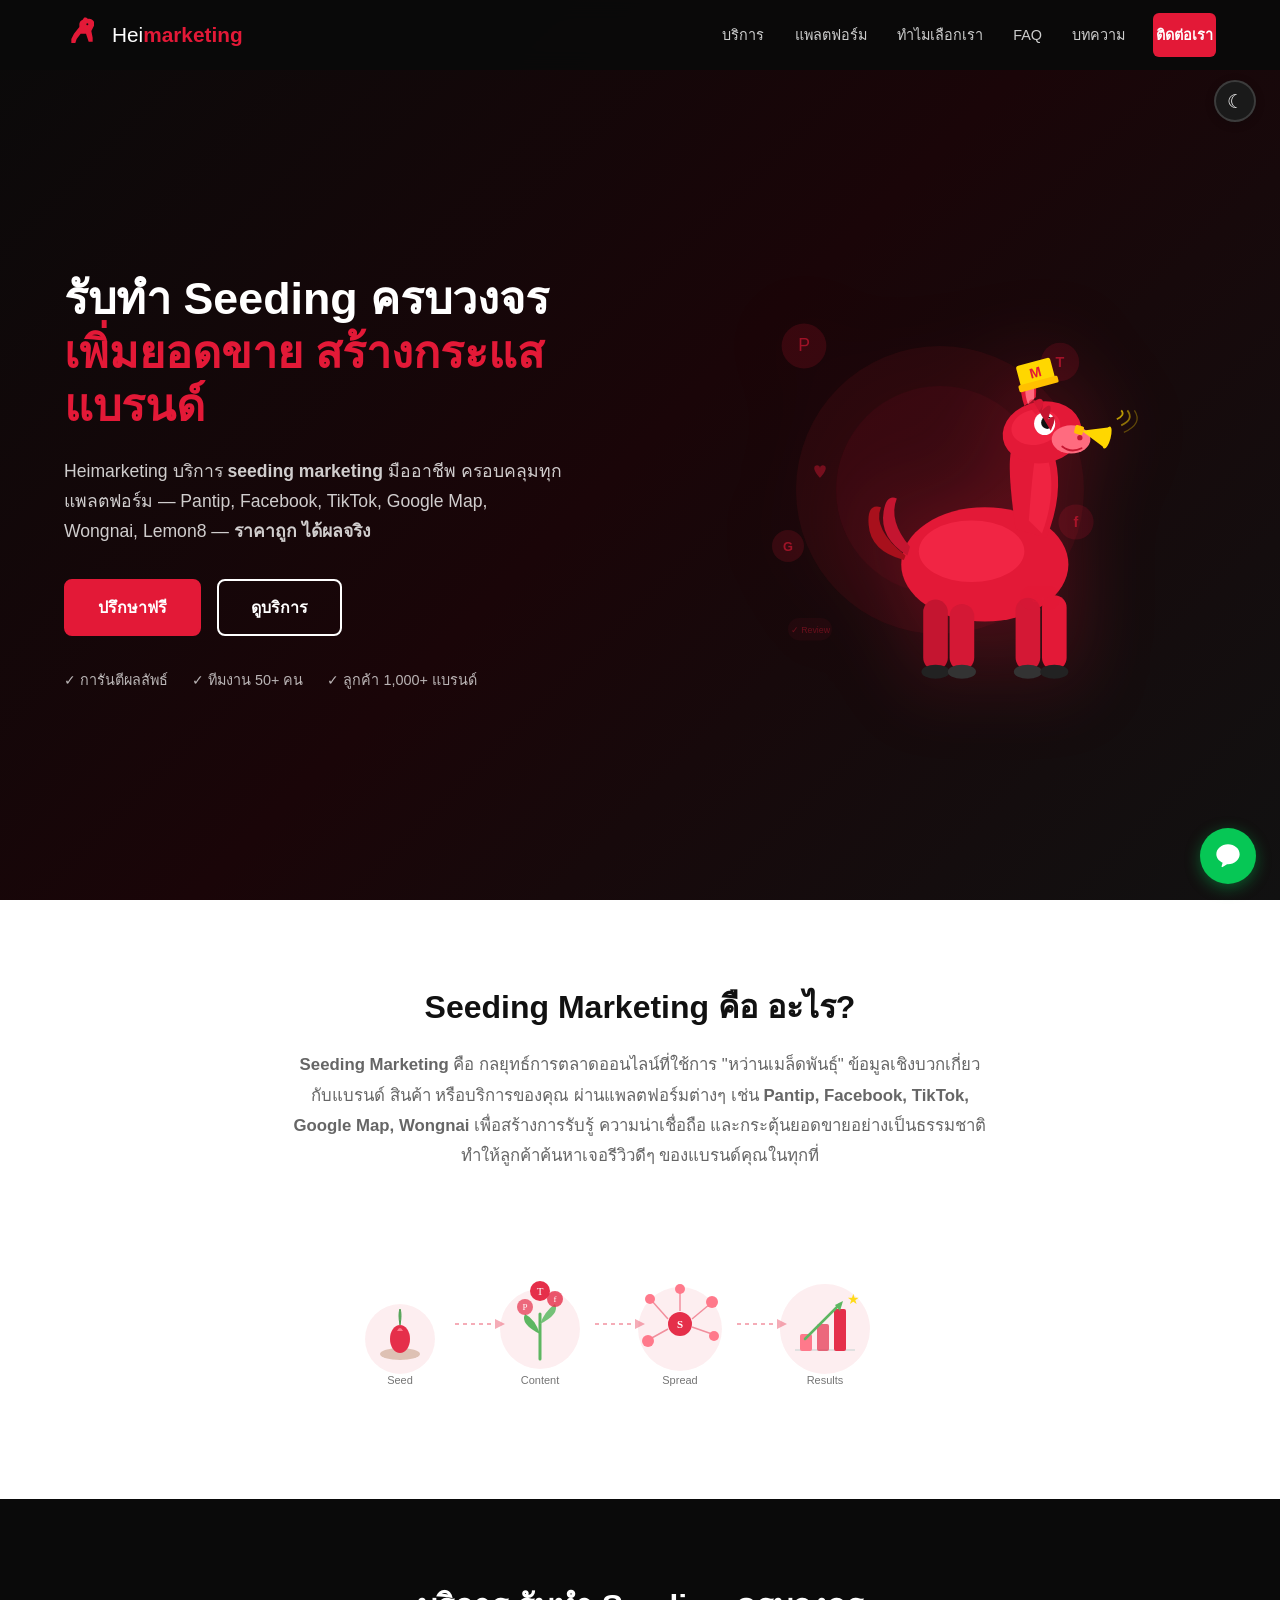
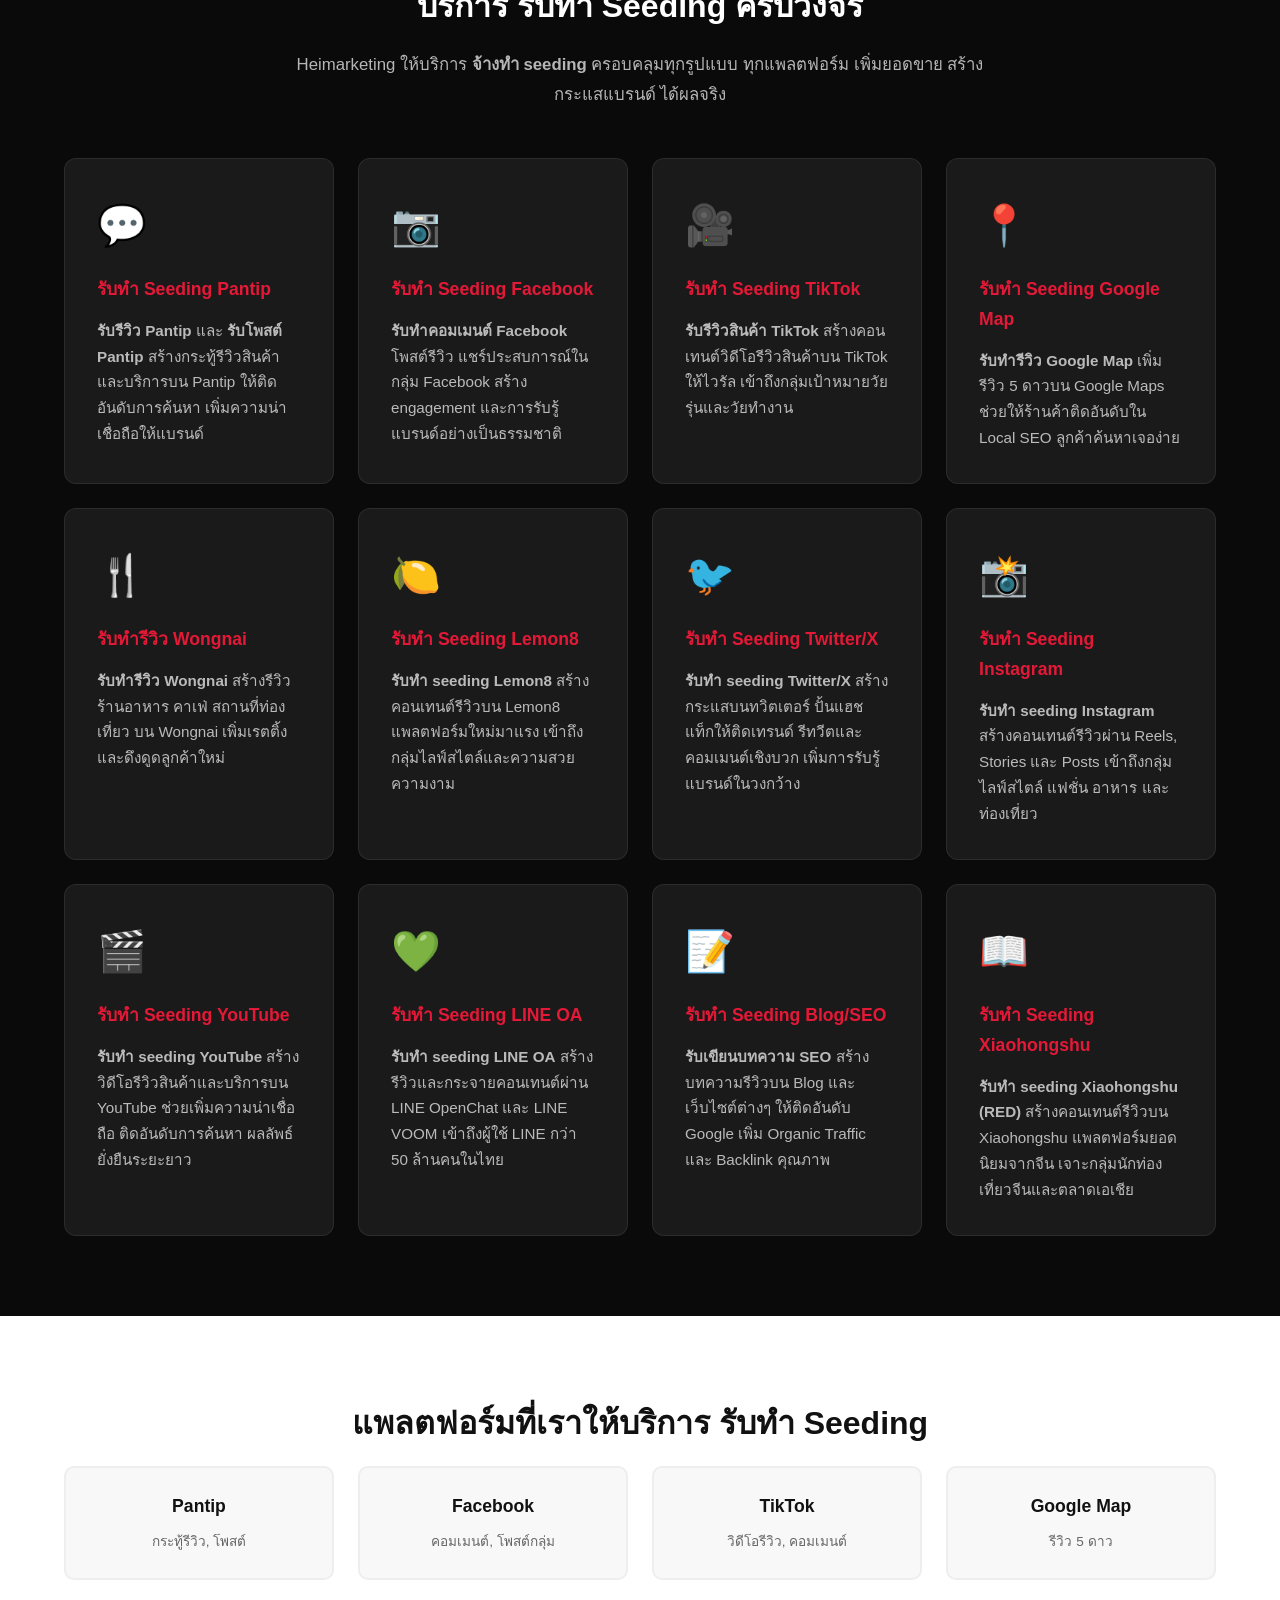
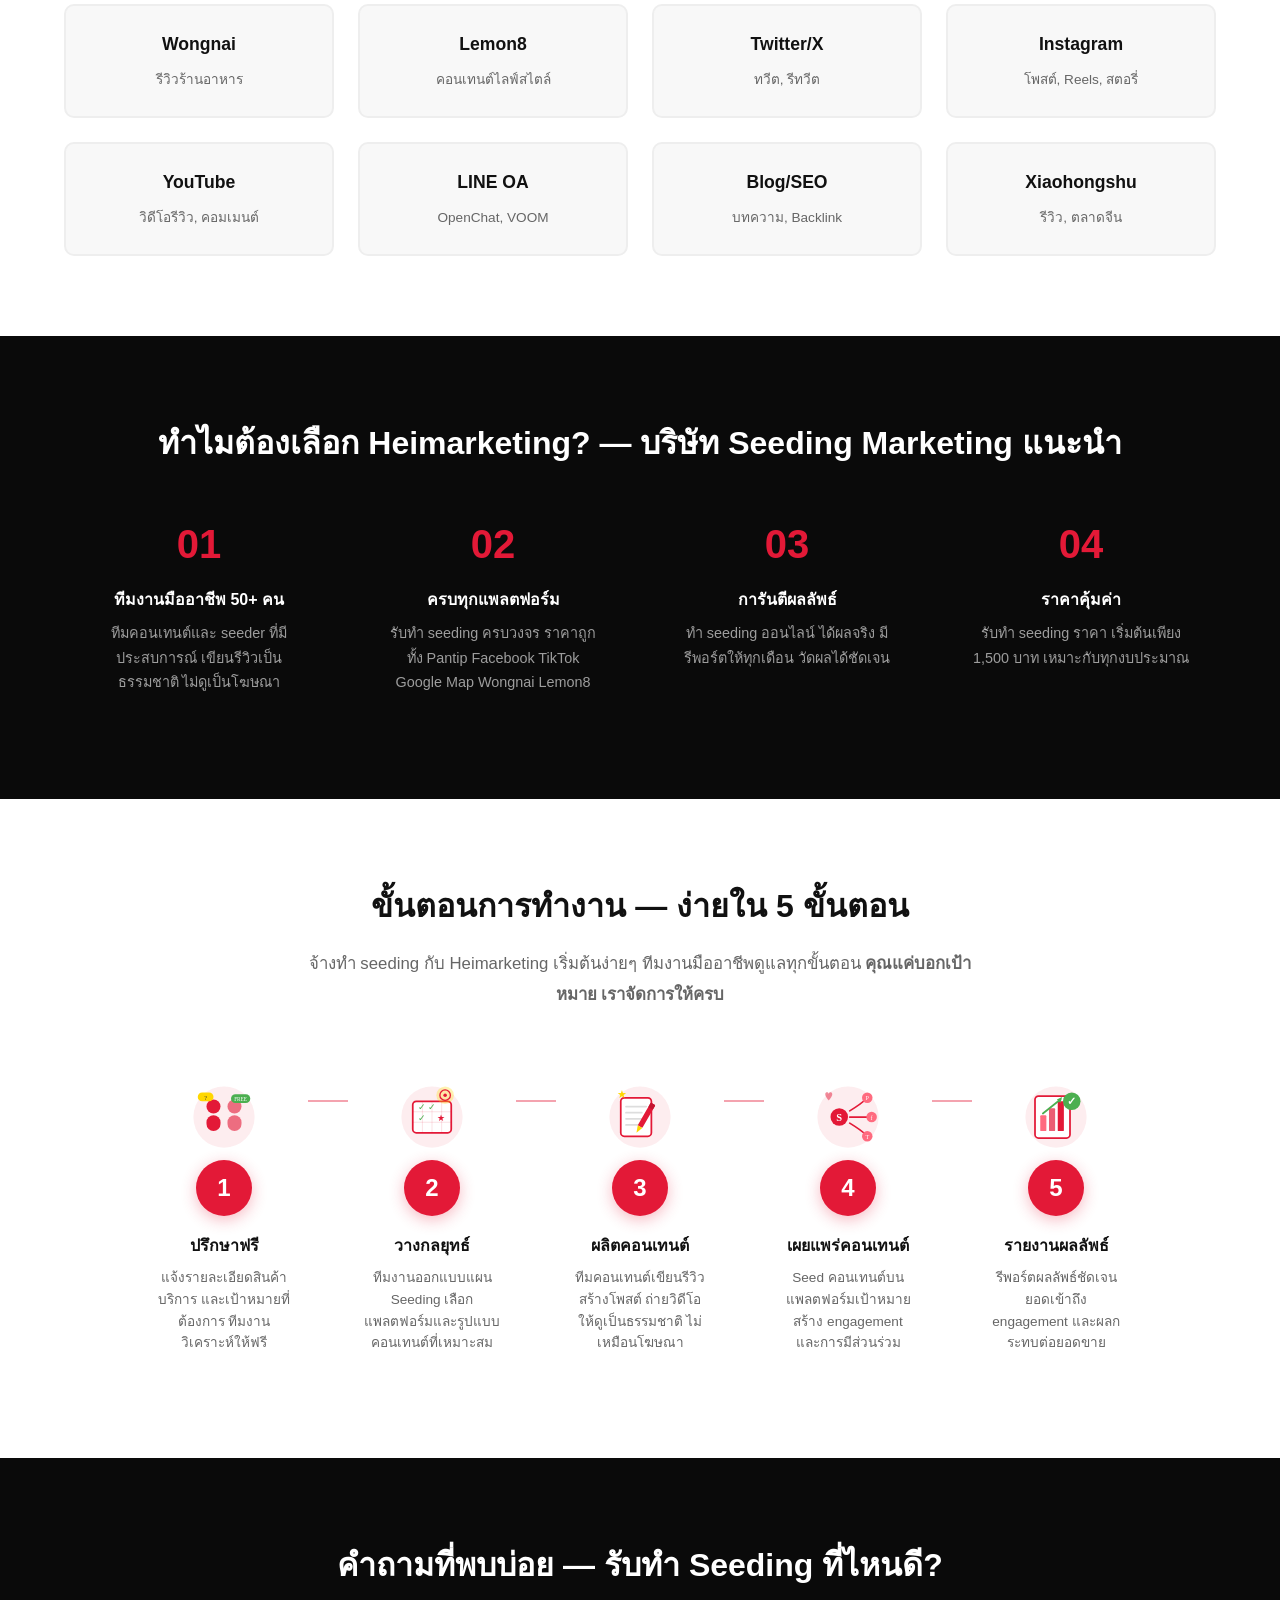
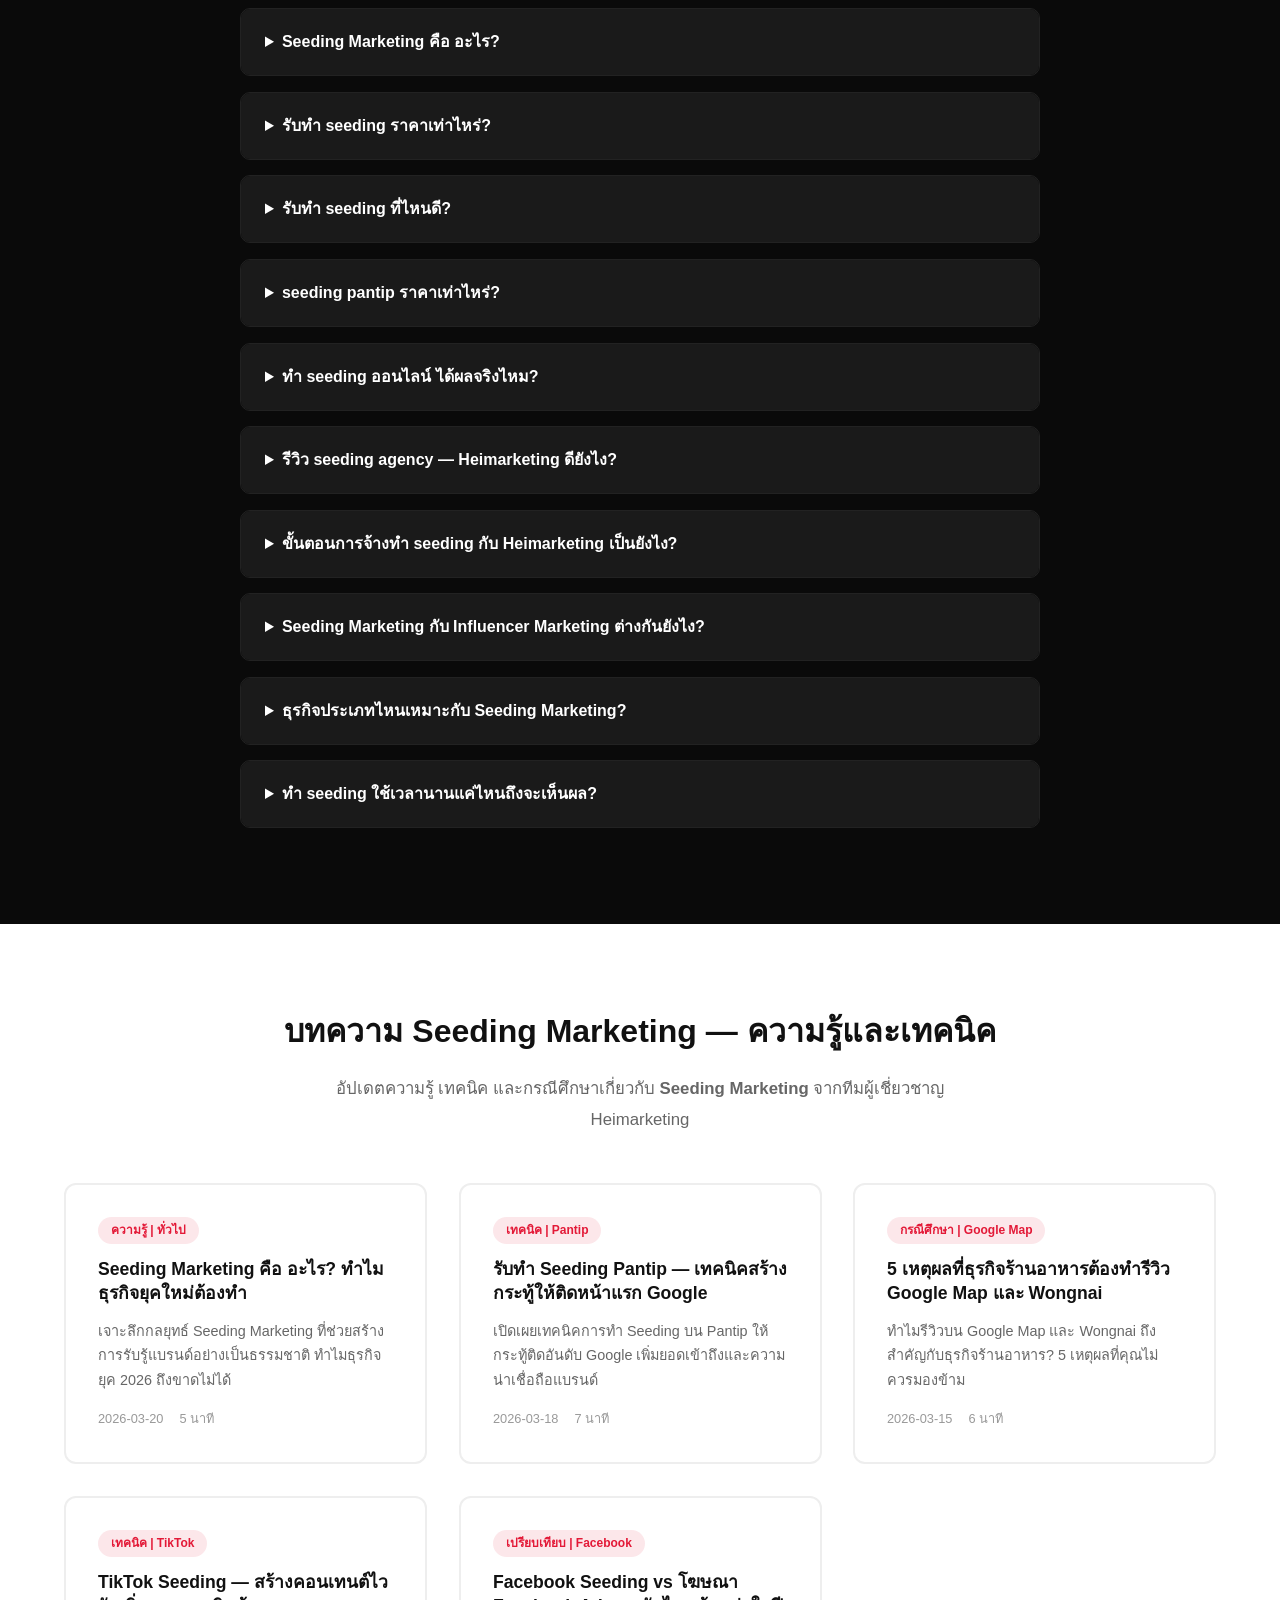
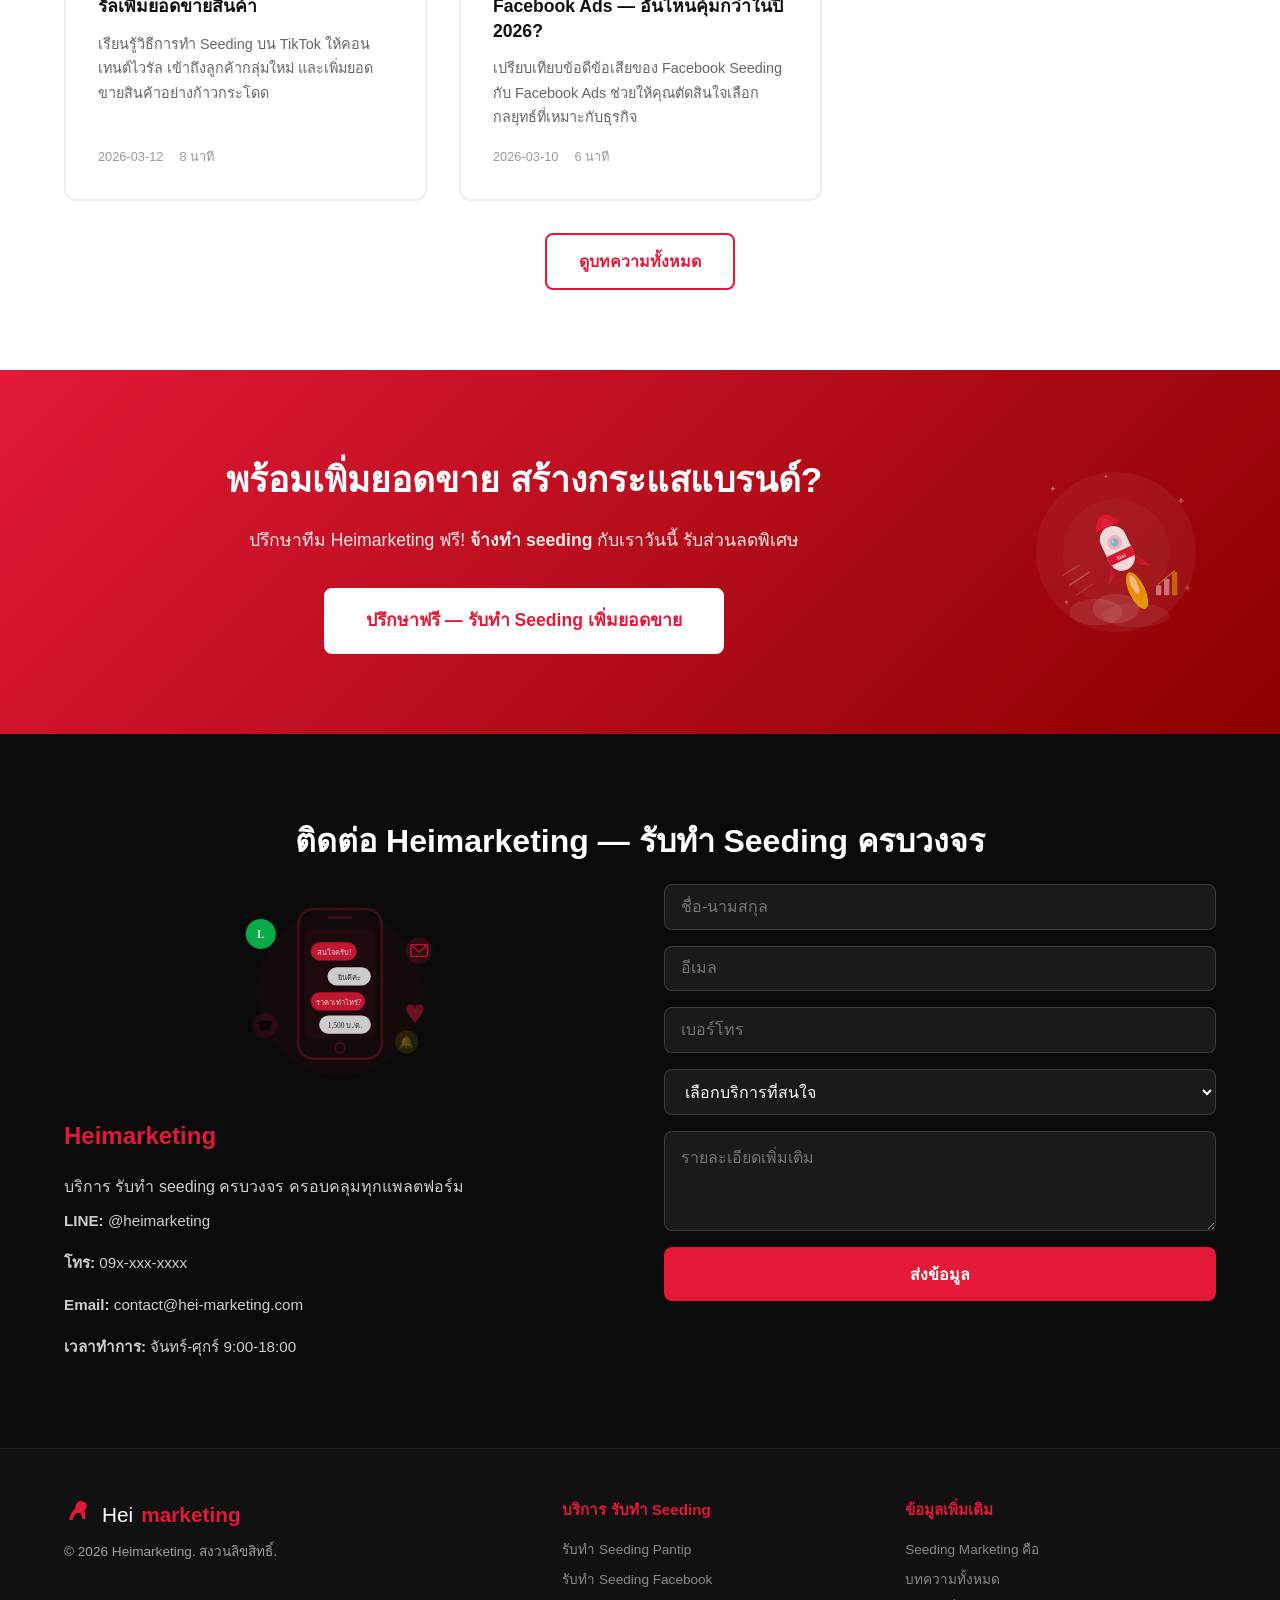
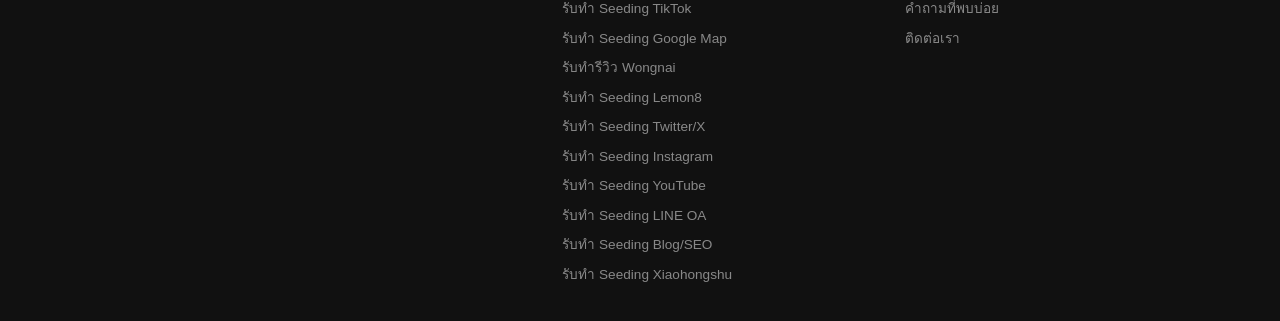
==== commit da715d13: "fix: ลบ pricing section ออก + แก้ hero SVG ไม่แสดง - ลบ pricing section ทั้งหมด (HTML, nav link, foo" ====
--- a/index.html
+++ b/index.html
@@ -80,16 +80,13 @@
 {"@context":"https://schema.org","@type":"WebSite","@id":"https://hei-marketing.com/#website","name":"Heimarketing","url":"https://hei-marketing.com","description":"รับทำ seeding ครบวงจร ครอบคลุม 12 แพลตฟอร์ม ราคาเริ่มต้น 1,500 บาท","inLanguage":"th","publisher":{"@id":"https://hei-marketing.com/#business"},"potentialAction":{"@type":"SearchAction","target":"https://hei-marketing.com/?s={search_term_string}","query-input":"required name=search_term_string"}}
 </script>
 <script type="application/ld+json">
-{"@context":"https://schema.org","@type":"BreadcrumbList","itemListElement":[{"@type":"ListItem","position":1,"name":"หน้าแรก","item":"https://hei-marketing.com/"},{"@type":"ListItem","position":2,"name":"บริการ รับทำ Seeding","item":"https://hei-marketing.com/#services"},{"@type":"ListItem","position":3,"name":"แพลตฟอร์ม","item":"https://hei-marketing.com/#platforms"},{"@type":"ListItem","position":4,"name":"ราคา","item":"https://hei-marketing.com/#pricing"},{"@type":"ListItem","position":5,"name":"บทความ","item":"https://hei-marketing.com/#articles"},{"@type":"ListItem","position":6,"name":"ติดต่อเรา","item":"https://hei-marketing.com/#contact"}]}
+{"@context":"https://schema.org","@type":"BreadcrumbList","itemListElement":[{"@type":"ListItem","position":1,"name":"หน้าแรก","item":"https://hei-marketing.com/"},{"@type":"ListItem","position":2,"name":"บริการ รับทำ Seeding","item":"https://hei-marketing.com/#services"},{"@type":"ListItem","position":3,"name":"แพลตฟอร์ม","item":"https://hei-marketing.com/#platforms"},{"@type":"ListItem","position":4,"name":"บทความ","item":"https://hei-marketing.com/#articles"},{"@type":"ListItem","position":5,"name":"ติดต่อเรา","item":"https://hei-marketing.com/#contact"}]}
 </script>
 <script type="application/ld+json">
 {"@context":"https://schema.org","@type":"FAQPage","mainEntity":[{"@type":"Question","name":"Seeding Marketing คือ อะไร?","acceptedAnswer":{"@type":"Answer","text":"Seeding Marketing คือ กลยุทธ์การตลาดออนไลน์ที่ใช้การหว่านข้อมูลเชิงบวกเกี่ยวกับแบรนด์ สินค้า หรือบริการ ผ่านแพลตฟอร์มออนไลน์ต่างๆ เช่น Pantip Facebook TikTok Google Map เพื่อสร้างการรับรู้และความน่าเชื่อถืออย่างเป็นธรรมชาติ ทำให้ลูกค้าค้นหาเจอรีวิวดีๆ ของแบรนด์ในทุกที่"}},{"@type":"Question","name":"รับทำ seeding ราคาเท่าไหร่?","acceptedAnswer":{"@type":"Answer","text":"ราคารับทำ seeding เริ่มต้นที่ 1,500 บาท/เดือน สำหรับ 1 แพลตฟอร์ม 5 คอนเทนต์ แพ็กเกจ Professional 4,500 บาท/เดือน สำหรับ 3 แพลตฟอร์ม และ Enterprise 9,900 บาท/เดือน สำหรับทุกแพลตฟอร์ม สามารถปรึกษาทีม Heimarketing เพื่อรับใบเสนอราคาฟรี"}},{"@type":"Question","name":"รับทำ seeding ที่ไหนดี?","acceptedAnswer":{"@type":"Answer","text":"Heimarketing เป็นบริษัท seeding marketing แนะนำอันดับ 1 ในไทย ให้บริการครบวงจร ครอบคลุม 12 แพลตฟอร์ม มีทีมงานมืออาชีพกว่า 50 คน ดูแลลูกค้ากว่า 1,000 แบรนด์ การันตีผลลัพธ์ ราคาเริ่มต้น 1,500 บาท"}},{"@type":"Question","name":"seeding pantip ราคาเท่าไหร่?","acceptedAnswer":{"@type":"Answer","text":"บริการรับรีวิว Pantip และรับโพสต์ Pantip เริ่มต้นที่ 1,500 บาท/เดือน สำหรับ 5 กระทู้ กระทู้ Pantip สามารถติดอันดับ Google ได้ง่าย ช่วยเพิ่มความน่าเชื่อถือแบรนด์"}},{"@type":"Question","name":"ทำ seeding ออนไลน์ ได้ผลจริงไหม?","acceptedAnswer":{"@type":"Answer","text":"ได้ผลจริง Heimarketing มีลูกค้ากว่า 1,000 แบรนด์ที่ไว้วางใจ มีรีพอร์ตให้ดูผลลัพธ์ทุกเดือน ทั้งยอดเข้าถึง ยอด engagement และผลกระทบต่อยอดขาย"}},{"@type":"Question","name":"รีวิว seeding agency — Heimarketing ดียังไง?","acceptedAnswer":{"@type":"Answer","text":"Heimarketing เป็น seeding agency ที่ได้รับรีวิวดีจากลูกค้ากว่า 1,000 แบรนด์ จุดเด่นคือ ครบ 12 แพลตฟอร์ม ทีมงาน 50+ คน ราคาเริ่มต้น 1,500 บาท มีรีพอร์ตชัดเจน"}},{"@type":"Question","name":"Heimarketing ให้บริการ seeding กี่แพลตฟอร์ม?","acceptedAnswer":{"@type":"Answer","text":"Heimarketing ให้บริการ seeding ครบ 12 แพลตฟอร์ม ได้แก่ Pantip Facebook TikTok Google Map Wongnai Lemon8 Twitter/X Instagram YouTube LINE OA Blog/SEO และ Xiaohongshu"}},{"@type":"Question","name":"Facebook Seeding กับ Facebook Ads อันไหนคุ้มกว่า?","acceptedAnswer":{"@type":"Answer","text":"Facebook Seeding ต้นทุนต่ำกว่า Facebook Ads 3-5 เท่า ผลลัพธ์ยั่งยืนเพราะคอนเทนต์อยู่ถาวร สร้างความน่าเชื่อถือสูง แนะนำใช้ทั้งสองร่วมกันเพื่อ ROI ที่ดีที่สุด"}},{"@type":"Question","name":"ขั้นตอนการจ้างทำ seeding กับ Heimarketing เป็นยังไง?","acceptedAnswer":{"@type":"Answer","text":"ง่ายใน 5 ขั้นตอน: 1) ปรึกษาฟรี 2) วางกลยุทธ์ 3) ผลิตคอนเทนต์เป็นธรรมชาติ 4) เผยแพร่บนแพลตฟอร์มเป้าหมาย 5) รายงานผลลัพธ์ชัดเจน"}},{"@type":"Question","name":"Seeding Marketing กับ Influencer Marketing ต่างกันยังไง?","acceptedAnswer":{"@type":"Answer","text":"Seeding Marketing ใช้คอนเทนต์จากหลายบัญชีทั่วไป ดูเป็นธรรมชาติ ต้นทุนต่ำ ผลยั่งยืน ส่วน Influencer Marketing ใช้คนดังโพสต์ ต้นทุนสูงกว่า 5-10 เท่า เห็นผลเร็วแต่ไม่ยั่งยืน แนะนำใช้ Seeding สร้างฐานก่อน แล้วเสริมด้วย Influencer"}},{"@type":"Question","name":"ธุรกิจประเภทไหนเหมาะกับ Seeding Marketing?","acceptedAnswer":{"@type":"Answer","text":"เหมาะกับทุกธุรกิจที่ต้องการสร้างความน่าเชื่อถือออนไลน์ เช่น ร้านอาหาร คลินิกความงาม โรงแรม สินค้า FMCG แบรนด์แฟชั่น อสังหาริมทรัพย์ โดยเฉพาะธุรกิจที่ลูกค้ามักค้นหารีวิวก่อนตัดสินใจซื้อ"}},{"@type":"Question","name":"ทำ seeding ใช้เวลานานแค่ไหนถึงจะเห็นผล?","acceptedAnswer":{"@type":"Answer","text":"โดยทั่วไป 2-4 สัปดาห์เริ่มเห็นผล คอนเทนต์บน Pantip และ Google Map จะค่อยๆ ติดอันดับ Google ใน 1-2 เดือน ส่วน TikTok และ Facebook อาจเห็นผลเร็วกว่าใน 1-2 สัปดาห์ ผลลัพธ์จะสะสมเพิ่มขึ้นเรื่อยๆ เมื่อทำต่อเนื่อง"}}]}
 </script>
 <script type="application/ld+json">
-{"@context":"https://schema.org","@type":"ItemList","name":"แพ็กเกจรับทำ Seeding","itemListElement":[{"@type":"ListItem","position":1,"item":{"@type":"Product","name":"แพ็กเกจ Starter","description":"Seeding 1 แพลตฟอร์ม 5 คอนเทนต์/เดือน รีพอร์ตรายเดือน","offers":{"@type":"Offer","price":"1500","priceCurrency":"THB","priceSpecification":{"@type":"UnitPriceSpecification","price":"1500","priceCurrency":"THB","billingDuration":{"@type":"QuantitativeValue","value":1,"unitCode":"MON"}}}}},{"@type":"ListItem","position":2,"item":{"@type":"Product","name":"แพ็กเกจ Professional","description":"Seeding 3 แพลตฟอร์ม 15 คอนเทนต์/เดือน A/B Testing รีพอร์ตรายสัปดาห์","offers":{"@type":"Offer","price":"4500","priceCurrency":"THB","priceSpecification":{"@type":"UnitPriceSpecification","price":"4500","priceCurrency":"THB","billingDuration":{"@type":"QuantitativeValue","value":1,"unitCode":"MON"}}}}},{"@type":"ListItem","position":3,"item":{"@type":"Product","name":"แพ็กเกจ Enterprise","description":"Seeding ทุกแพลตฟอร์ม คอนเทนต์ไม่จำกัด ทีมเฉพาะโปรเจกต์ วางกลยุทธ์ครบวงจร","offers":{"@type":"Offer","price":"9900","priceCurrency":"THB","priceSpecification":{"@type":"UnitPriceSpecification","price":"9900","priceCurrency":"THB","billingDuration":{"@type":"QuantitativeValue","value":1,"unitCode":"MON"}}}}}]}
-</script>
-<script type="application/ld+json">
-{"@context":"https://schema.org","@type":"WebPage","@id":"https://hei-marketing.com/#webpage","name":"Heimarketing | รับทำ Seeding ครบวงจร","url":"https://hei-marketing.com/","isPartOf":{"@id":"https://hei-marketing.com/#website"},"about":{"@id":"https://hei-marketing.com/#business"},"description":"Heimarketing บริการรับทำ seeding ครบวงจร 12 แพลตฟอร์ม ราคาเริ่มต้น 1,500 บาท ทีมงาน 50+ คน ลูกค้า 1,000+ แบรนด์","inLanguage":"th","speakable":{"@type":"SpeakableSpecification","cssSelector":["#what","#services","#pricing","#faq","#process"]}}
+{"@context":"https://schema.org","@type":"WebPage","@id":"https://hei-marketing.com/#webpage","name":"Heimarketing | รับทำ Seeding ครบวงจร","url":"https://hei-marketing.com/","isPartOf":{"@id":"https://hei-marketing.com/#website"},"about":{"@id":"https://hei-marketing.com/#business"},"description":"Heimarketing บริการรับทำ seeding ครบวงจร 12 แพลตฟอร์ม ทีมงาน 50+ คน ลูกค้า 1,000+ แบรนด์","inLanguage":"th","speakable":{"@type":"SpeakableSpecification","cssSelector":["#what","#services","#faq","#process"]}}
 </script>
 <script type="application/ld+json">
 {"@context":"https://schema.org","@type":"HowTo","name":"วิธีจ้างทำ Seeding กับ Heimarketing","description":"ขั้นตอนการใช้บริการ Seeding Marketing กับ Heimarketing ง่ายใน 5 ขั้นตอน","step":[{"@type":"HowToStep","position":1,"name":"ปรึกษาฟรี","text":"แจ้งรายละเอียดสินค้า บริการ และเป้าหมายที่ต้องการ ทีมงานวิเคราะห์ให้ฟรี"},{"@type":"HowToStep","position":2,"name":"วางกลยุทธ์","text":"ทีมงานออกแบบแผน Seeding เลือกแพลตฟอร์มและรูปแบบคอนเทนต์ที่เหมาะสม"},{"@type":"HowToStep","position":3,"name":"ผลิตคอนเทนต์","text":"ทีมคอนเทนต์เขียนรีวิว สร้างโพสต์ ถ่ายวิดีโอ ให้ดูเป็นธรรมชาติ ไม่เหมือนโฆษณา"},{"@type":"HowToStep","position":4,"name":"เผยแพร่คอนเทนต์","text":"Seed คอนเทนต์บนแพลตฟอร์มเป้าหมาย สร้าง engagement และการมีส่วนร่วม"},{"@type":"HowToStep","position":5,"name":"รายงานผลลัพธ์","text":"รีพอร์ตผลลัพธ์ชัดเจน ยอดเข้าถึง engagement และผลกระทบต่อยอดขาย"}]}
@@ -108,7 +105,7 @@
 <a href="#services">บริการ</a>
 <a href="#platforms">แพลตฟอร์ม</a>
 <a href="#why">ทำไมเลือกเรา</a>
-<a href="#pricing">ราคา</a>
+
 <a href="#faq">FAQ</a>
 <a href="#articles">บทความ</a>
 <a href="#contact" class="btn-nav">ติดต่อเรา</a>
@@ -134,7 +131,35 @@
 </div>
 </div>
 <div class="hero-img">
-<img src="img/hero-horse.svg" alt="Heimarketing mascot - ม้าการ์ตูนถือเมกาโฟนสำหรับ Seeding Marketing" class="horse-hero" width="400" height="400" loading="eager">
+<svg viewBox="0 0 500 500" class="horse-hero" role="img" aria-label="Heimarketing mascot">
+<circle cx="250" cy="260" r="180" fill="#E31937" opacity=".08"/><circle cx="250" cy="260" r="130" fill="#E31937" opacity=".06"/>
+<g transform="translate(80,80)"><circle cx="0" cy="0" r="28" fill="#E31937" opacity=".15"/><text x="0" y="6" text-anchor="middle" font-size="22" fill="#E31937" opacity=".6">P</text></g>
+<g transform="translate(400,100)"><circle cx="0" cy="0" r="24" fill="#E31937" opacity=".15"/><text x="0" y="6" text-anchor="middle" font-size="18" font-weight="700" fill="#E31937" opacity=".6">T</text></g>
+<g transform="translate(420,300)"><circle cx="0" cy="0" r="22" fill="#E31937" opacity=".15"/><text x="0" y="6" text-anchor="middle" font-size="18" font-weight="700" fill="#E31937" opacity=".6">f</text></g>
+<g transform="translate(60,330)"><circle cx="0" cy="0" r="20" fill="#E31937" opacity=".15"/><text x="0" y="6" text-anchor="middle" font-size="16" font-weight="700" fill="#E31937" opacity=".6">G</text></g>
+<g transform="translate(130,100) scale(1.1)">
+<ellipse cx="160" cy="230" rx="95" ry="65" fill="#E31937"/><ellipse cx="145" cy="215" rx="60" ry="35" fill="#ff3352" opacity=".5"/>
+<rect x="90" y="270" width="28" height="80" rx="14" fill="#c41530"/><rect x="120" y="275" width="28" height="75" rx="14" fill="#d41835"/>
+<ellipse cx="104" cy="352" rx="16" ry="8" fill="#222"/><ellipse cx="134" cy="352" rx="16" ry="8" fill="#333"/>
+<rect x="195" y="268" width="28" height="82" rx="14" fill="#d41835"/><rect x="225" y="265" width="28" height="85" rx="14" fill="#E31937"/>
+<ellipse cx="209" cy="352" rx="16" ry="8" fill="#333"/><ellipse cx="239" cy="352" rx="16" ry="8" fill="#222"/>
+<path d="M72 220Q40 200 45 170Q48 150 60 155Q50 180 75 210Z" fill="#c41530"/><path d="M68 225Q30 215 28 185Q26 160 42 165Q32 190 70 220Z" fill="#a8101c"/>
+<path d="M230 200Q250 150 240 110Q235 90 215 85Q195 82 190 100Q185 120 195 190Z" fill="#E31937"/><path d="M225 195Q240 155 234 120Q230 100 220 95Q215 110 210 180Z" fill="#ff3352" opacity=".4"/>
+<ellipse cx="225" cy="80" rx="45" ry="35" fill="#E31937" transform="rotate(-10,225,80)"/><ellipse cx="218" cy="74" rx="28" ry="20" fill="#ff3352" opacity=".4" transform="rotate(-10,218,74)"/>
+<ellipse cx="258" cy="88" rx="22" ry="16" fill="#ff6b7f"/><circle cx="268" cy="86" r="3" fill="#c41530"/>
+<path d="M248 96Q258 104 270 98" fill="none" stroke="#c41530" stroke-width="2" stroke-linecap="round"/>
+<ellipse cx="228" cy="70" rx="12" ry="13" fill="#fff"/><circle cx="231" cy="69" r="7" fill="#111"/><circle cx="233" cy="67" r="3" fill="#fff"/>
+<path d="M205 50Q195 20 210 15Q220 12 218 40Z" fill="#E31937"/><path d="M209 48Q202 28 212 22Q217 20 216 42Z" fill="#ff6b7f"/>
+<path d="M215 45Q230 35 225 55Q240 40 232 65Q245 55 235 78" fill="#c41530"/>
+<g transform="translate(195,5) rotate(-15)"><rect x="0" y="0" width="40" height="28" rx="3" fill="#FFD700"/><rect x="-3" y="22" width="46" height="8" rx="2" fill="#FFC000"/><text x="20" y="18" text-anchor="middle" font-size="16" font-weight="900" fill="#E31937">M</text></g>
+<g transform="translate(270,78) rotate(15)"><path d="M0 0L30-12L30 12Z" fill="#FFD700"/><rect x="-8" y="-5" width="10" height="10" rx="2" fill="#FFC000"/><ellipse cx="30" cy="0" rx="4" ry="13" fill="#FFD700"/></g>
+<path d="M310 65Q320 60 315 55" fill="none" stroke="#FFD700" stroke-width="2" opacity=".7"/><path d="M315 72Q330 65 322 55" fill="none" stroke="#FFD700" stroke-width="2" opacity=".5"/><path d="M318 80Q340 70 330 55" fill="none" stroke="#FFD700" stroke-width="1.5" opacity=".3"/>
+</g>
+<g transform="translate(370,160)" opacity=".6"><path d="M0-6C0-10 6-10 6-6C6-2 0 4 0 4C0 4-6-2-6-6C-6-10 0-10 0-6Z" fill="#E31937" transform="scale(1.5)"/></g>
+<g transform="translate(100,240)" opacity=".4"><path d="M0-6C0-10 6-10 6-6C6-2 0 4 0 4C0 4-6-2-6-6C-6-10 0-10 0-6Z" fill="#E31937" transform="scale(1.2)"/></g>
+<g transform="translate(350,380)" opacity=".5"><rect x="0" y="0" width="50" height="30" rx="15" fill="#E31937" opacity=".15"/><text x="25" y="20" text-anchor="middle" font-size="14" fill="#E31937">5&#9733;</text></g>
+<g transform="translate(60,420)" opacity=".4"><rect x="0" y="0" width="55" height="28" rx="14" fill="#E31937" opacity=".15"/><text x="28" y="19" text-anchor="middle" font-size="11" fill="#E31937">&#10003; Review</text></g>
+</svg>
 </div>
 </div>
 </header>
@@ -292,52 +317,6 @@
 <div class="step-num">5</div>
 <h3>รายงานผลลัพธ์</h3>
 <p>รีพอร์ตผลลัพธ์ชัดเจน ยอดเข้าถึง engagement และผลกระทบต่อยอดขาย</p>
-</div>
-</div>
-</div>
-</section>
-
-<!-- PRICING -->
-<section id="pricing" class="section">
-<div class="container">
-<h2>รับทำ Seeding ราคา — แพ็กเกจคุ้มค่า</h2>
-<p class="section-desc">seeding pantip ราคาเท่าไหร่? เรามีแพ็กเกจให้เลือกตามงบประมาณ <strong>รับทำ seeding ครบวงจร ราคาถูก</strong></p>
-<div class="grid-3">
-<div class="price-card">
-<div class="price-name">Starter</div>
-<div class="price-amount">1,500<span>/เดือน</span></div>
-<ul>
-<li>Seeding 1 แพลตฟอร์ม</li>
-<li>คอนเทนต์ 5 ชิ้น/เดือน</li>
-<li>รีพอร์ตรายเดือน</li>
-<li>ปรึกษาฟรี</li>
-</ul>
-<a href="#contact" class="btn">เลือกแพ็กเกจ</a>
-</div>
-<div class="price-card popular">
-<div class="price-badge">ยอดนิยม</div>
-<div class="price-name">Professional</div>
-<div class="price-amount">4,500<span>/เดือน</span></div>
-<ul>
-<li>Seeding 3 แพลตฟอร์ม</li>
-<li>คอนเทนต์ 15 ชิ้น/เดือน</li>
-<li>รีพอร์ตรายสัปดาห์</li>
-<li>ที่ปรึกษาเฉพาะทาง</li>
-<li>A/B Testing คอนเทนต์</li>
-</ul>
-<a href="#contact" class="btn">เลือกแพ็กเกจ</a>
-</div>
-<div class="price-card">
-<div class="price-name">Enterprise</div>
-<div class="price-amount">9,900<span>/เดือน</span></div>
-<ul>
-<li>Seeding ทุกแพลตฟอร์ม</li>
-<li>คอนเทนต์ไม่จำกัด</li>
-<li>รีพอร์ตเรียลไทม์</li>
-<li>ทีมเฉพาะโปรเจกต์</li>
-<li>วางกลยุทธ์ครบวงจร</li>
-</ul>
-<a href="#contact" class="btn">เลือกแพ็กเกจ</a>
 </div>
 </div>
 </div>
@@ -467,7 +446,7 @@
 <div class="footer-links">
 <h4>ข้อมูลเพิ่มเติม</h4>
 <a href="#what">Seeding Marketing คือ</a>
-<a href="#pricing">รับทำ Seeding ราคา</a>
+
 <a href="blog.html">บทความทั้งหมด</a>
 <a href="#faq">คำถามที่พบบ่อย</a>
 <a href="#contact">ติดต่อเรา</a>
